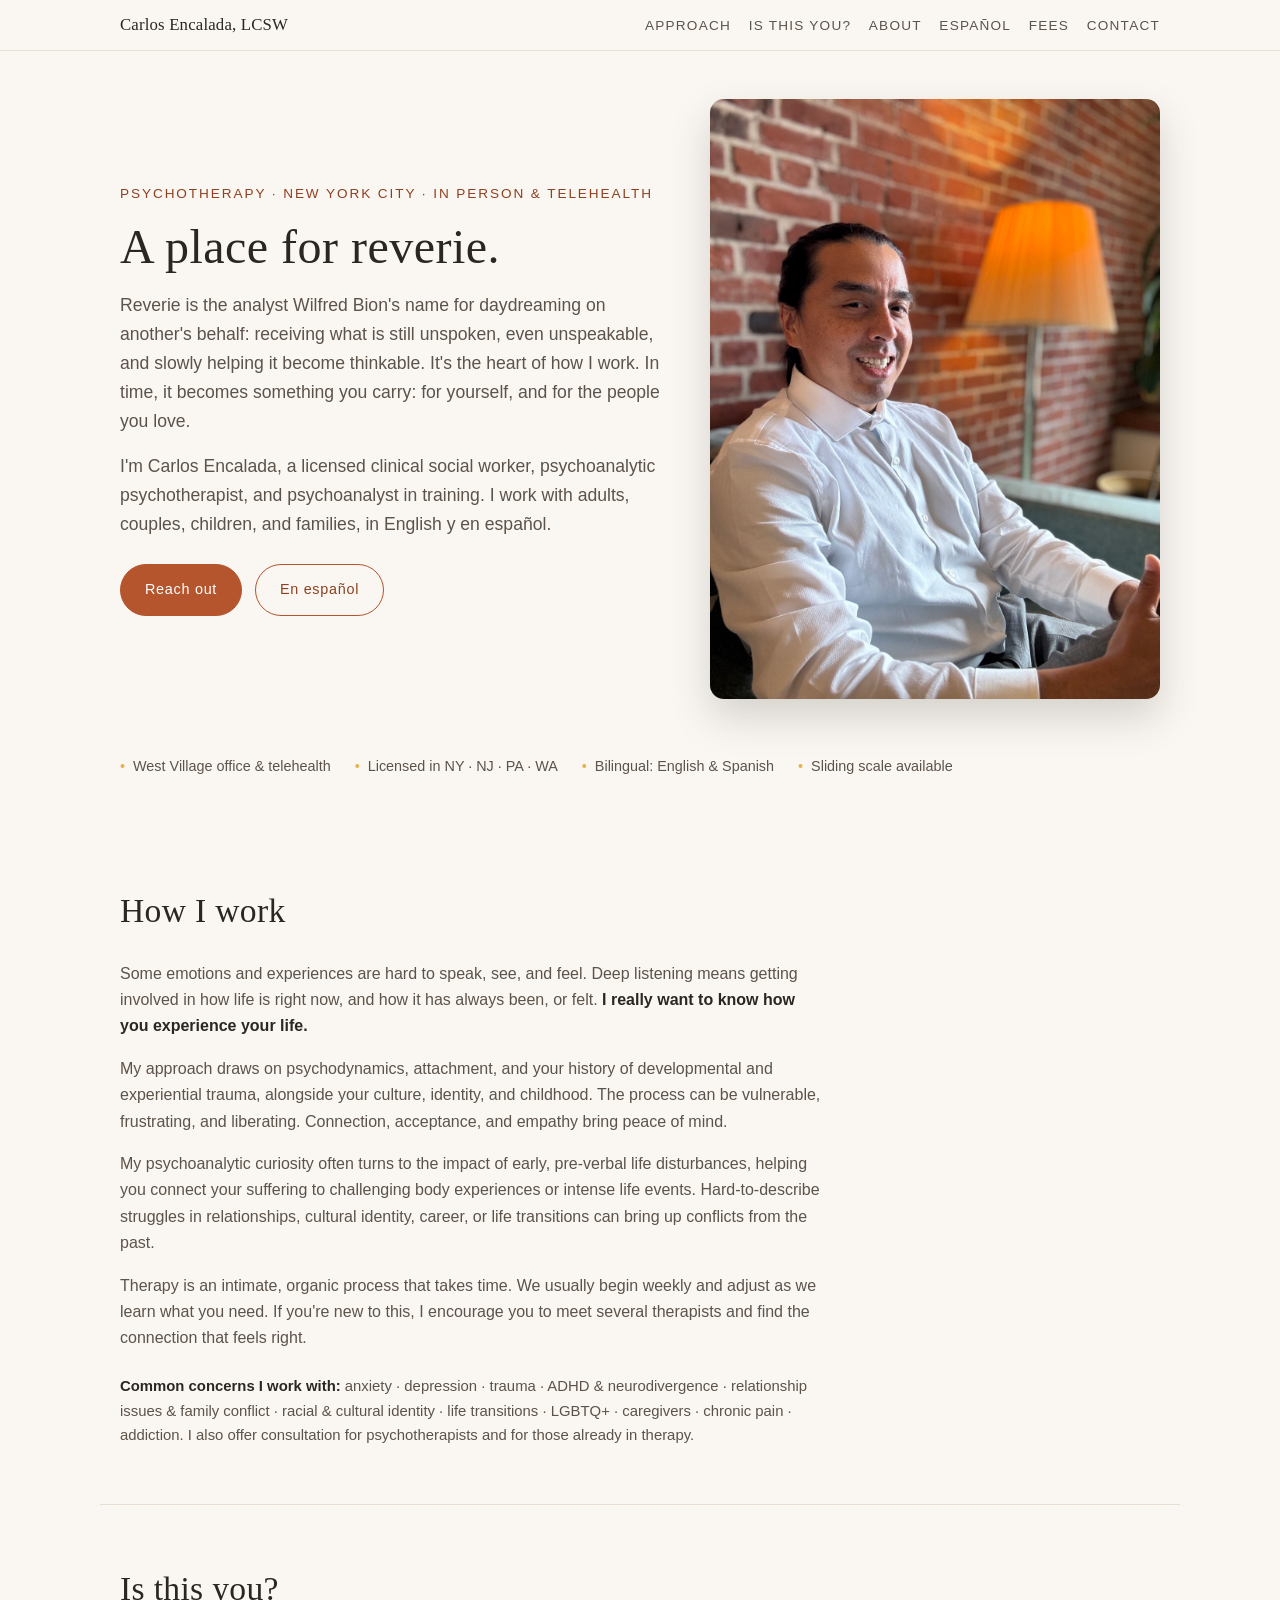
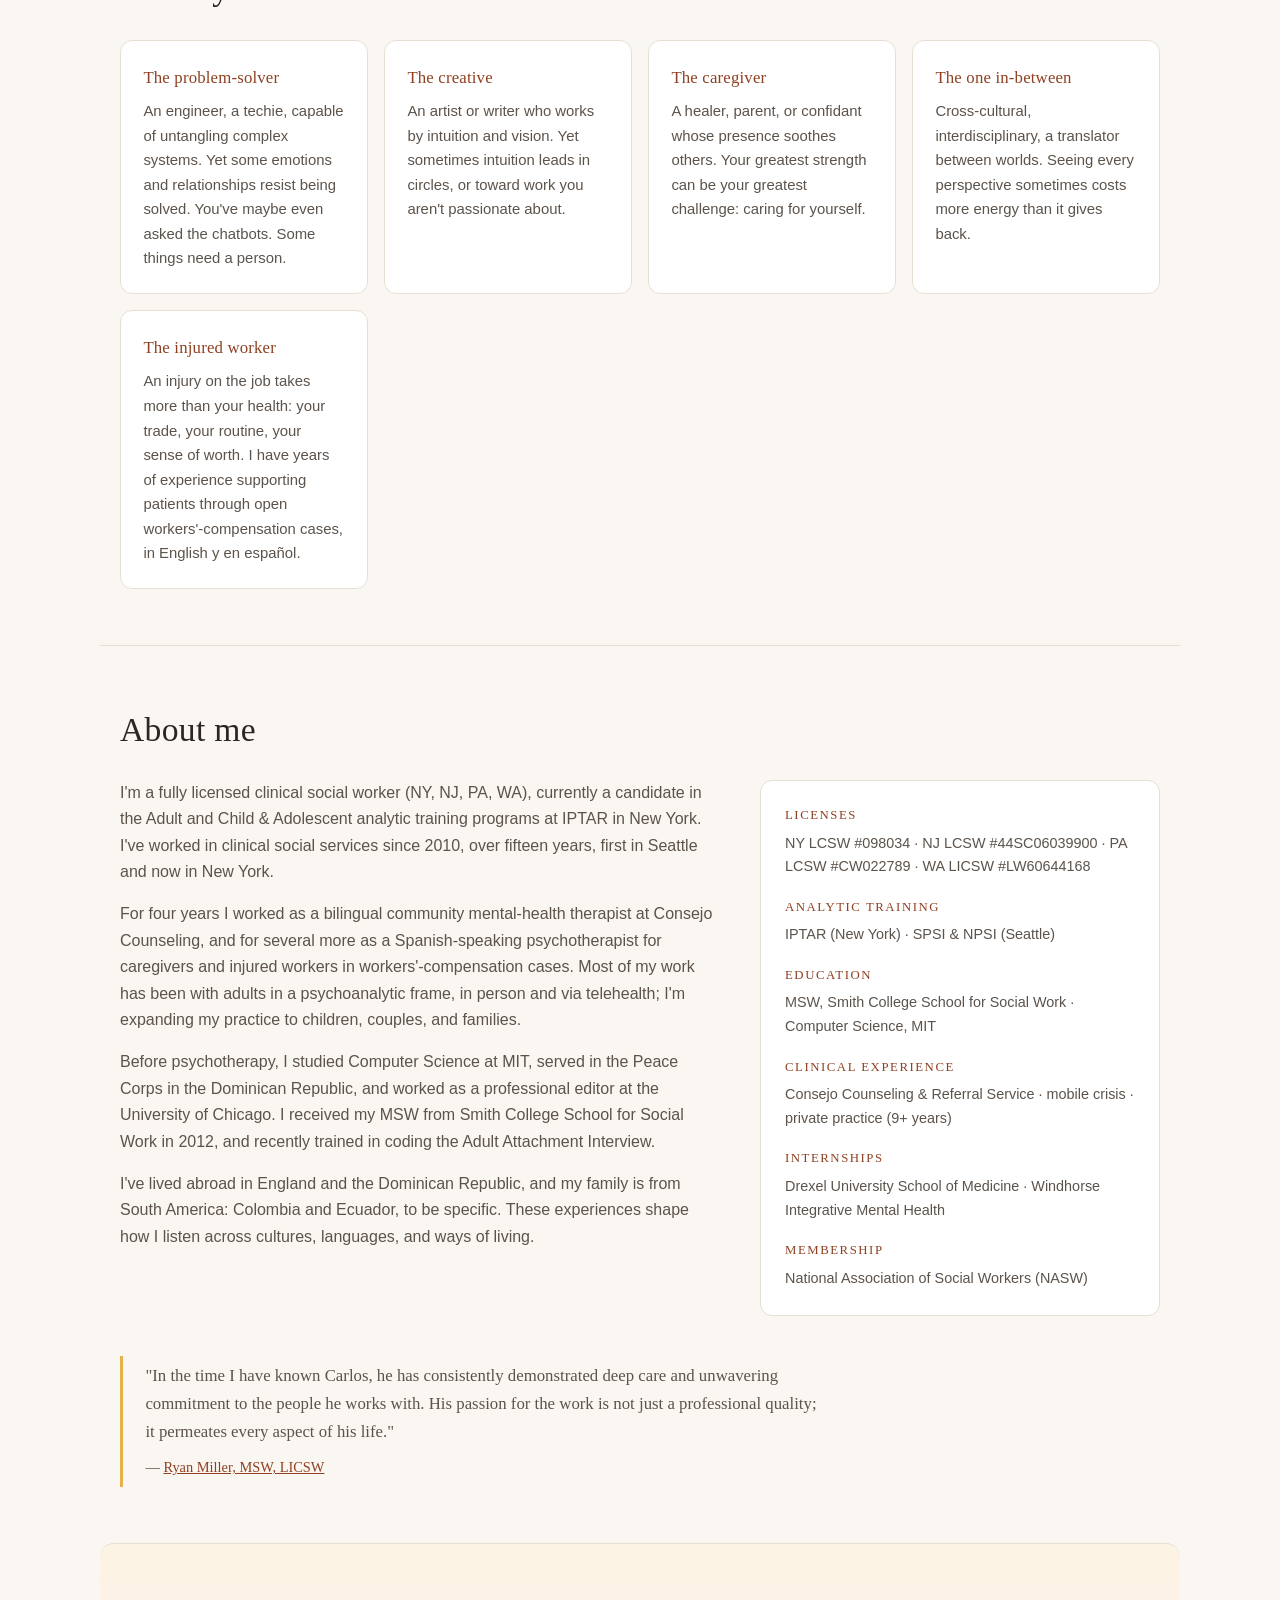
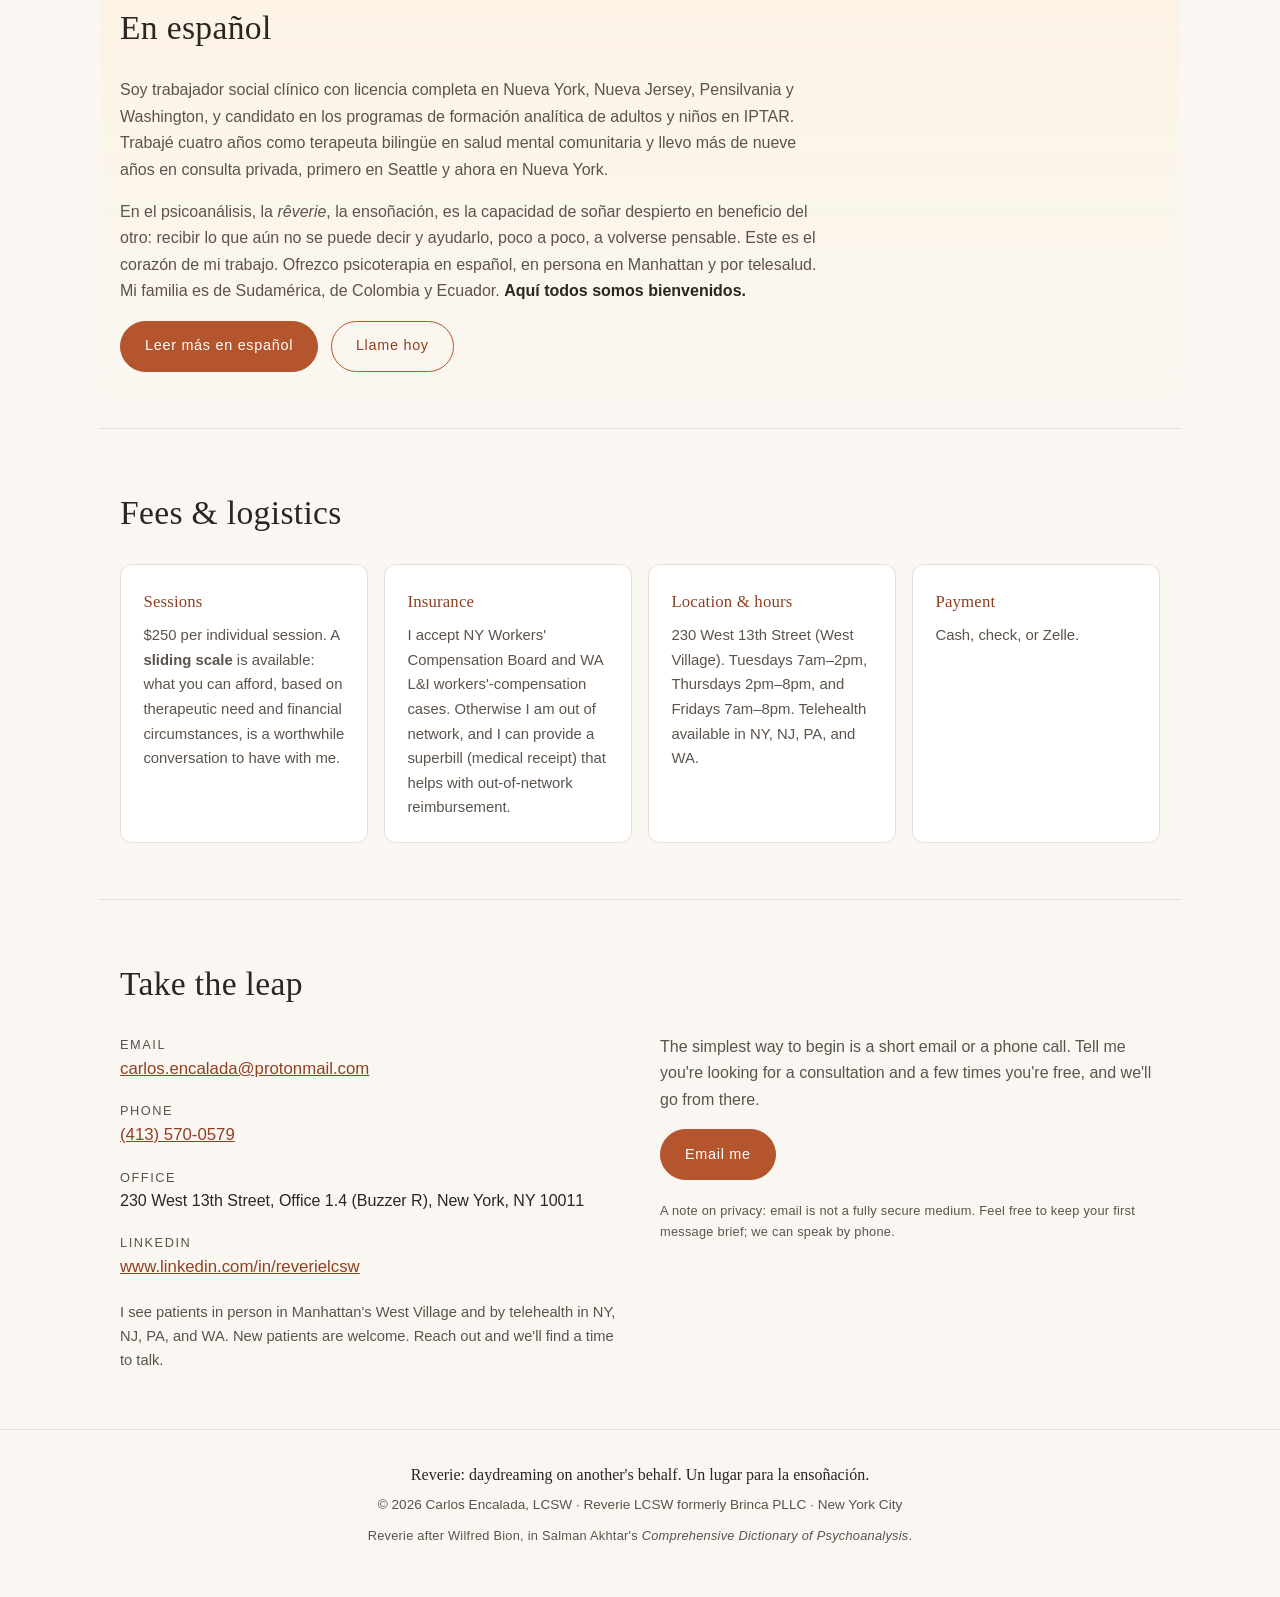
==== index.html @ 8c032f9b "Reframe experience as clinical social services since 2010 (15+ years) Replaces "over nine years" (wh" ====
<!DOCTYPE html>
<html lang="en">
<head>
<meta charset="utf-8">
<meta name="viewport" content="width=device-width, initial-scale=1">
<title>Carlos Encalada, LCSW | Psychoanalytic Therapist in New York City | Bilingual English &amp; Spanish</title>
<meta name="description" content="Psychoanalytic & psychodynamic psychotherapy in NYC's West Village and by telehealth (NY, NJ, PA, WA). Carlos Encalada, LCSW, bilingual therapist (English/español) for adults, couples, children & families. Anxiety, depression, trauma, cultural identity, life transitions. Sliding scale available.">
<meta property="og:title" content="Carlos Encalada, LCSW | Psychoanalytic Therapist in New York City">
<meta property="og:description" content="Bilingual (English/español) psychoanalytic psychotherapy in the West Village & by telehealth. Adults, couples, children, families. Sliding scale available.">
<meta property="og:type" content="website">
<meta property="og:url" content="https://carlosencalada.com/">
<meta property="og:image" content="https://carlosencalada.com/images/portrait.jpg">
<link rel="canonical" href="https://carlosencalada.com/">
<link rel="alternate" hreflang="en" href="https://carlosencalada.com/">
<link rel="alternate" hreflang="es" href="https://carlosencalada.com/es/">
<link rel="alternate" hreflang="x-default" href="https://carlosencalada.com/">
<script type="application/ld+json">
{
  "@context": "https://schema.org",
  "@type": "LocalBusiness",
  "additionalType": "https://schema.org/MedicalBusiness",
  "name": "Carlos Encalada, LCSW · Reverie, LCSW (formerly Brinca PLLC)",
  "description": "Psychoanalytic and psychodynamic psychotherapy for adults, couples, children, and families, in English and Spanish. In person in Manhattan's West Village and via telehealth in NY, NJ, PA, and WA.",
  "url": "https://carlosencalada.com/",
  "image": "https://carlosencalada.com/images/portrait.jpg",
  "telephone": "+1-413-570-0579",
  "email": "carlos.encalada@protonmail.com",
  "priceRange": "$$",
  "address": {
    "@type": "PostalAddress",
    "streetAddress": "230 West 13th Street, Office 1.4, Buzzer R",
    "addressLocality": "New York",
    "addressRegion": "NY",
    "postalCode": "10011",
    "addressCountry": "US"
  },
  "areaServed": ["New York City", "West Village", "Greenwich Village", "Upper East Side", "New York State", "New Jersey", "Pennsylvania", "Washington State"],
  "founder": {
    "@type": "Person",
    "name": "Carlos Encalada",
    "honorificSuffix": "LCSW",
    "jobTitle": "Licensed Clinical Social Worker / Psychoanalytic Psychotherapist",
    "knowsLanguage": ["English", "Spanish"],
    "alumniOf": ["Smith College School for Social Work", "Massachusetts Institute of Technology"],
    "sameAs": ["https://www.linkedin.com/in/reverielcsw/"]
  }
}
</script>
<link rel="stylesheet" href="/styles.css">
</head>
<body>

<header>
  <nav class="nav" aria-label="Main">
    <a class="brand" href="#top">
      Carlos Encalada, LCSW
    </a>
    <ul>
      <li><a class="link" href="#approach">Approach</a></li>
      <li><a class="link" href="#for-you">Is this you?</a></li>
      <li><a class="link" href="#about">About</a></li>
      <li><a class="link" href="/es/" hreflang="es" lang="es">Español</a></li>
      <li><a class="link" href="#fees">Fees</a></li>
      <li><a class="link" href="#contact">Contact</a></li>
    </ul>
  </nav>
</header>

<main id="top">
  <div class="hero">
    <div>
      <div class="kicker">Psychotherapy · New York City · In person &amp; telehealth</div>
      <h1>A place for reverie.</h1>
      <p class="lead">
        Reverie is the analyst Wilfred Bion's name for daydreaming on another's
        behalf: receiving what is still unspoken, even unspeakable, and slowly
        helping it become thinkable. It's the heart of how I work. In time, it
        becomes something you carry: for yourself, and for the people you love.
      </p>
      <p class="lead">
        I'm Carlos Encalada, a licensed clinical social worker, psychoanalytic
        psychotherapist, and psychoanalyst in training. I work with adults,
        couples, children, and families, in English y en español.
      </p>
      <div class="cta-row">
        <a class="btn" href="#contact">Reach out</a>
        <a class="btn ghost" href="/es/" hreflang="es" lang="es">En español</a>
      </div>
    </div>
    <div class="photo">
      <img src="images/portrait.jpg" alt="Carlos Encalada, seated in his office">
    </div>
  </div>

  <div class="meta-strip">
    <span>West Village office &amp; telehealth</span>
    <span>Licensed in NY · NJ · PA · WA</span>
    <span>Bilingual: English &amp; Spanish</span>
    <span>Sliding scale available</span>
  </div>

  <section id="approach">
    <h2>How I work</h2>
    <div class="prose">
      <p>
        Some emotions and experiences are hard to speak, see, and feel.
        Deep listening means getting involved in how life is right now, and how it has always been, or felt. <strong>I really want to know how you
        experience your life.</strong>
      </p>
      <p>
        My approach draws on psychodynamics, attachment, and your history of
        developmental and experiential trauma, alongside your culture, identity,
        and childhood. The process can be vulnerable, frustrating, and liberating.
        Connection, acceptance, and empathy bring peace of mind.
      </p>
      <p>
        My psychoanalytic curiosity often turns to the impact of early, pre-verbal
        life disturbances, helping you connect your suffering to challenging body
        experiences or intense life events. Hard-to-describe struggles in
        relationships, cultural identity, career, or life transitions can bring up
        conflicts from the past.
      </p>
      <p>
        Therapy is an intimate, organic process that takes time. We usually begin
        weekly and adjust as we learn what you need. If you're new to this, I
        encourage you to meet several therapists and find the connection that
        feels right.
      </p>
      <p style="margin-top:1.4rem;font-size:.93rem">
        <strong>Common concerns I work with:</strong> anxiety · depression · trauma ·
        ADHD &amp; neurodivergence · relationship issues &amp; family conflict ·
        racial &amp; cultural identity · life transitions · LGBTQ+ · caregivers ·
        chronic pain · addiction. I also offer consultation for psychotherapists
        and for those already in therapy.
      </p>
    </div>
  </section>

  <section id="for-you">
    <h2>Is this you?</h2>
    <div class="cards">
      <div class="card">
        <h3>The problem-solver</h3>
        <p>An engineer, a techie, capable of untangling complex systems. Yet some
        emotions and relationships resist being solved. You've maybe even asked
        the chatbots. Some things need a person.</p>
      </div>
      <div class="card">
        <h3>The creative</h3>
        <p>An artist or writer who works by intuition and vision. Yet sometimes
        intuition leads in circles, or toward work you aren't passionate about.</p>
      </div>
      <div class="card">
        <h3>The caregiver</h3>
        <p>A healer, parent, or confidant whose presence soothes others. Your
        greatest strength can be your greatest challenge: caring for yourself.</p>
      </div>
      <div class="card">
        <h3>The one in-between</h3>
        <p>Cross-cultural, interdisciplinary, a translator between worlds. Seeing
        every perspective sometimes costs more energy than it gives back.</p>
      </div>
      <div class="card">
        <h3>The injured worker</h3>
        <p>An injury on the job takes more than your health: your trade, your
        routine, your sense of worth. I have years of experience supporting
        patients through open workers'-compensation cases, in English y en español.</p>
      </div>
    </div>
  </section>

  <section id="about">
    <h2>About me</h2>
    <div class="two-col">
      <div class="prose">
        <p>
          I'm a fully licensed clinical social worker (NY, NJ, PA, WA), currently
          a candidate in the Adult and Child &amp; Adolescent analytic training
          programs at IPTAR in New York. I've worked in clinical social services
          since 2010, over fifteen years, first in Seattle and now in New York.
        </p>
        <p>
          For four years I worked as a bilingual community mental-health therapist
          at Consejo Counseling, and for several more as a Spanish-speaking
          psychotherapist for caregivers and injured workers in workers'-compensation
          cases. Most of my work has been with adults in a psychoanalytic frame,
          in person and via telehealth; I'm expanding my practice to children,
          couples, and families.
        </p>
        <p>
          Before psychotherapy, I studied Computer Science at MIT, served in the
          Peace Corps in the Dominican Republic, and worked as a professional
          editor at the University of Chicago. I received my MSW from Smith College
          School for Social Work in 2012, and recently trained in coding the
          Adult Attachment Interview.
        </p>
        <p>
          I've lived abroad in England and the Dominican Republic, and my family
          is from South America: Colombia and Ecuador, to be specific. These
          experiences shape how I listen across cultures, languages, and ways of
          living.
        </p>
      </div>
      <aside class="creds">
        <h3>Licenses</h3>
        <p>NY LCSW #098034 · NJ LCSW #44SC06039900 · PA LCSW #CW022789 · WA LICSW #LW60644168</p>
        <h3>Analytic training</h3>
        <p>IPTAR (New York) · SPSI &amp; NPSI (Seattle)</p>
        <h3>Education</h3>
        <p>MSW, Smith College School for Social Work · Computer Science, MIT</p>
        <h3>Clinical experience</h3>
        <p>Consejo Counseling &amp; Referral Service · mobile crisis · private practice (9+ years)</p>
        <h3>Internships</h3>
        <p>Drexel University School of Medicine · Windhorse Integrative Mental Health</p>
        <h3>Membership</h3>
        <p>National Association of Social Workers (NASW)</p>
      </aside>
    </div>
    <blockquote class="endorsement">
      <p>"In the time I have known Carlos, he has consistently demonstrated deep
      care and unwavering commitment to the people he works with. His passion for
      the work is not just a professional quality; it permeates every aspect of
      his life."</p>
      <cite>— <a href="https://www.psychologytoday.com/us/therapists/ryan-miller-seattle-wa/1188077">Ryan Miller, MSW, LICSW</a></cite>
    </blockquote>
  </section>

  <section id="espanol" class="es">
    <h2>En español</h2>
    <div class="prose">
      <p>
        Soy trabajador social clínico con licencia completa en Nueva York, Nueva
        Jersey, Pensilvania y Washington, y candidato en los programas de formación
        analítica de adultos y niños en IPTAR. Trabajé cuatro años como terapeuta
        bilingüe en salud mental comunitaria y llevo más de nueve años en consulta
        privada, primero en Seattle y ahora en Nueva York.
      </p>
      <p>
        En el psicoanálisis, la <em>rêverie</em>, la ensoñación, es la
        capacidad de soñar despierto en beneficio del otro: recibir lo que aún
        no se puede decir y ayudarlo, poco a poco, a volverse pensable. Este es
        el corazón de mi trabajo. Ofrezco psicoterapia
        en español, en persona en Manhattan y por telesalud. Mi familia es de
        Sudamérica, de Colombia y Ecuador. <strong>Aquí todos somos bienvenidos.</strong>
      </p>
      <p class="cta-row">
        <a class="btn" href="/es/" hreflang="es" lang="es">Leer más en español</a>
        <a class="btn ghost" href="#contact">Llame hoy</a>
      </p>
    </div>
  </section>

  <section id="fees">
    <h2>Fees &amp; logistics</h2>
    <div class="cards">
      <div class="card">
        <h3>Sessions</h3>
        <p>$250 per individual session. A <strong>sliding scale</strong> is
        available: what you can afford, based on therapeutic need and financial
        circumstances, is a worthwhile conversation to have with me.</p>
      </div>
      <div class="card">
        <h3>Insurance</h3>
        <p>I accept NY Workers' Compensation Board and WA L&amp;I workers'-compensation
        cases. Otherwise I am out of network, and I can provide a superbill
        (medical receipt) that helps with out-of-network reimbursement.</p>
      </div>
      <div class="card">
        <h3>Location &amp; hours</h3>
        <p>230 West 13th Street (West Village). Tuesdays 7am–2pm, Thursdays
        2pm–8pm, and Fridays 7am–8pm. Telehealth available in NY, NJ, PA, and WA.</p>
      </div>
      <div class="card">
        <h3>Payment</h3>
        <p>Cash, check, or Zelle.</p>
      </div>
    </div>
  </section>

  <section id="contact">
    <h2>Take the leap</h2>
    <div class="contact-grid">
      <div>
        <div class="contact-item">
          <div class="label">Email</div>
          <a href="mailto:carlos.encalada@protonmail.com">carlos.encalada@protonmail.com</a>
        </div>
        <div class="contact-item">
          <div class="label">Phone</div>
          <a href="tel:+14135700579">(413) 570-0579</a>
        </div>
        <div class="contact-item">
          <div class="label">Office</div>
          <span>230 West 13th Street, Office 1.4 (Buzzer R), New York, NY 10011</span>
        </div>
        <div class="contact-item">
          <div class="label">LinkedIn</div>
          <a href="https://www.linkedin.com/in/reverielcsw/">www.linkedin.com/in/reverielcsw</a>
        </div>
        <p class="prose" style="margin-top:1.2rem;font-size:.92rem">
          I see patients in person in Manhattan's West Village and by telehealth
          in NY, NJ, PA, and WA. New patients are welcome. Reach out and we'll
          find a time to talk.
        </p>
      </div>
      <div>
        <p class="prose">
          The simplest way to begin is a short email or a phone call. Tell me
          you're looking for a consultation and a few times you're free, and
          we'll go from there.
        </p>
        <p class="prose" style="margin-top:1rem">
          <a class="btn" href="mailto:carlos.encalada@protonmail.com?subject=Consultation%20inquiry">Email me</a>
        </p>
        <p class="cite" style="margin-top:1.2rem">
          A note on privacy: email is not a fully secure medium. Feel free to
          keep your first message brief; we can speak by phone.
        </p>
      </div>
    </div>
  </section>
</main>

<footer>
  <div class="tagline">Reverie: daydreaming on another's behalf. Un lugar para la ensoñación.</div>
  <div>© 2026 Carlos Encalada, LCSW · Reverie LCSW formerly Brinca PLLC · New York City</div>
  <div class="cite" style="margin-top:.5rem">Reverie after Wilfred Bion, in Salman Akhtar's <em>Comprehensive Dictionary of Psychoanalysis</em>.</div>
</footer>

</body>
</html>
---- styles.css ----
:root{
  --ink:#2b2622;
  --ink-soft:#5c534b;
  --paper:#faf7f2;
  --card:#ffffff;
  --accent:#b4552d;      /* warm brick */
  --accent-dark:#8f4021;
  --amber:#e8b04b;
  --line:#e7dfd4;
  --max:1080px;
}
*{box-sizing:border-box;margin:0;padding:0}
html{scroll-behavior:smooth}
body{
  font-family:-apple-system, BlinkMacSystemFont, "Segoe UI", Roboto, Helvetica, Arial, sans-serif;
  color:var(--ink);
  background:var(--paper);
  line-height:1.65;
  -webkit-font-smoothing:antialiased;
}
h1,h2,h3,.brand{font-family:Georgia, "Times New Roman", serif;font-weight:400;letter-spacing:.01em}
img{max-width:100%;display:block}
a{color:var(--accent-dark)}

/* ---------- header ---------- */
header{
  position:sticky;top:0;z-index:20;
  background:rgba(250,247,242,.92);backdrop-filter:blur(8px);
  border-bottom:1px solid var(--line);
}
.nav{
  max-width:var(--max);margin:0 auto;padding:.7rem 1.25rem;
  display:flex;align-items:center;gap:1rem;flex-wrap:wrap;
}
.brand{font-size:1.05rem;text-decoration:none;color:var(--ink);display:flex;align-items:center;gap:.55rem}
.brand img{height:26px;width:auto}
.nav ul{list-style:none;display:flex;gap:1.1rem;margin-left:auto;flex-wrap:wrap}
.nav a.link{font-size:.85rem;text-transform:uppercase;letter-spacing:.09em;text-decoration:none;color:var(--ink-soft)}
.nav a.link:hover{color:var(--accent-dark)}

/* ---------- hero ---------- */
.hero{max-width:var(--max);margin:0 auto;padding:3rem 1.25rem 3.5rem;
  display:grid;grid-template-columns:1.1fr .9fr;gap:2.5rem;align-items:center}
.hero h1{font-size:clamp(1.9rem,4.5vw,3rem);line-height:1.15;margin-bottom:1rem}
.hero .kicker{font-size:.85rem;text-transform:uppercase;letter-spacing:.14em;color:var(--accent-dark);margin-bottom:.9rem}
.hero p.lead{font-size:1.1rem;color:var(--ink-soft);max-width:34rem}
.hero p.lead + p.lead{margin-top:1rem}
.cite{font-size:.8rem;color:var(--ink-soft);margin:.6rem 0 1.2rem;letter-spacing:.02em}
.hero .photo{border-radius:14px;overflow:hidden;box-shadow:0 18px 40px rgba(43,38,34,.18)}
.cta-row{display:flex;gap:.8rem;flex-wrap:wrap;margin-top:1.6rem}
.btn{
  display:inline-block;padding:.8rem 1.5rem;border-radius:999px;
  text-decoration:none;font-size:.9rem;letter-spacing:.05em;
  background:var(--accent);color:#fff;border:1px solid var(--accent);
  transition:background .15s ease;
}
.btn:hover{background:var(--accent-dark)}
.btn.ghost{background:transparent;color:var(--accent-dark)}
.meta-strip{
  max-width:var(--max);margin:0 auto;padding:0 1.25rem 3rem;
  display:flex;gap:1.5rem;flex-wrap:wrap;color:var(--ink-soft);font-size:.9rem;
}
.meta-strip span::before{content:"•";color:var(--amber);margin-right:.5rem}

/* ---------- sections ---------- */
section{max-width:var(--max);margin:0 auto;padding:3.5rem 1.25rem}
section + section{border-top:1px solid var(--line)}
h2{font-size:clamp(1.5rem,3vw,2.1rem);margin-bottom:1.4rem}
.prose{max-width:44rem;color:var(--ink-soft)}
.prose p + p{margin-top:1rem}
.prose strong{color:var(--ink)}

/* about-you cards */
.cards{display:grid;grid-template-columns:repeat(auto-fit,minmax(230px,1fr));gap:1rem;margin-top:1.5rem}
.card{background:var(--card);border:1px solid var(--line);border-radius:12px;padding:1.4rem}
.card h3{font-size:1.05rem;margin-bottom:.5rem;color:var(--accent-dark)}
.card p{font-size:.93rem;color:var(--ink-soft)}

/* about-me */
.two-col{display:grid;grid-template-columns:1.2fr .8fr;gap:2.5rem;align-items:start}
.creds{background:var(--card);border:1px solid var(--line);border-radius:12px;padding:1.5rem;font-size:.9rem}
.creds h3{font-size:.8rem;text-transform:uppercase;letter-spacing:.12em;color:var(--accent-dark);margin:1.1rem 0 .35rem}
.creds h3:first-child{margin-top:0}
.creds p{color:var(--ink-soft)}

/* endorsement */
.endorsement{
  margin-top:2.5rem;max-width:44rem;
  border-left:3px solid var(--amber);padding:.4rem 0 .4rem 1.4rem;
  font-family:Georgia,serif;font-size:1.05rem;color:var(--ink-soft);
}
.endorsement cite{display:block;margin-top:.7rem;font-style:normal;font-size:.9rem}

/* español */
.es{background:linear-gradient(180deg,#fdf3e4,transparent);border-radius:14px}

/* contact */
.contact-grid{display:grid;grid-template-columns:1fr 1fr;gap:2.5rem;align-items:start}
.contact-item{margin-bottom:1.1rem}
.contact-item .label{font-size:.8rem;text-transform:uppercase;letter-spacing:.12em;color:var(--ink-soft)}
.contact-item a{font-size:1.05rem}

footer{border-top:1px solid var(--line);padding:2rem 1.25rem;text-align:center;font-size:.85rem;color:var(--ink-soft)}
footer .tagline{font-family:Georgia,serif;font-size:1rem;color:var(--ink);margin-bottom:.4rem}

/* ---------- mobile ---------- */
@media (max-width:760px){
  .hero{grid-template-columns:1fr;padding-top:2rem}
  .hero .photo{order:-1;max-width:420px}
  .two-col,.contact-grid{grid-template-columns:1fr}
  .nav ul{gap:.9rem}
}
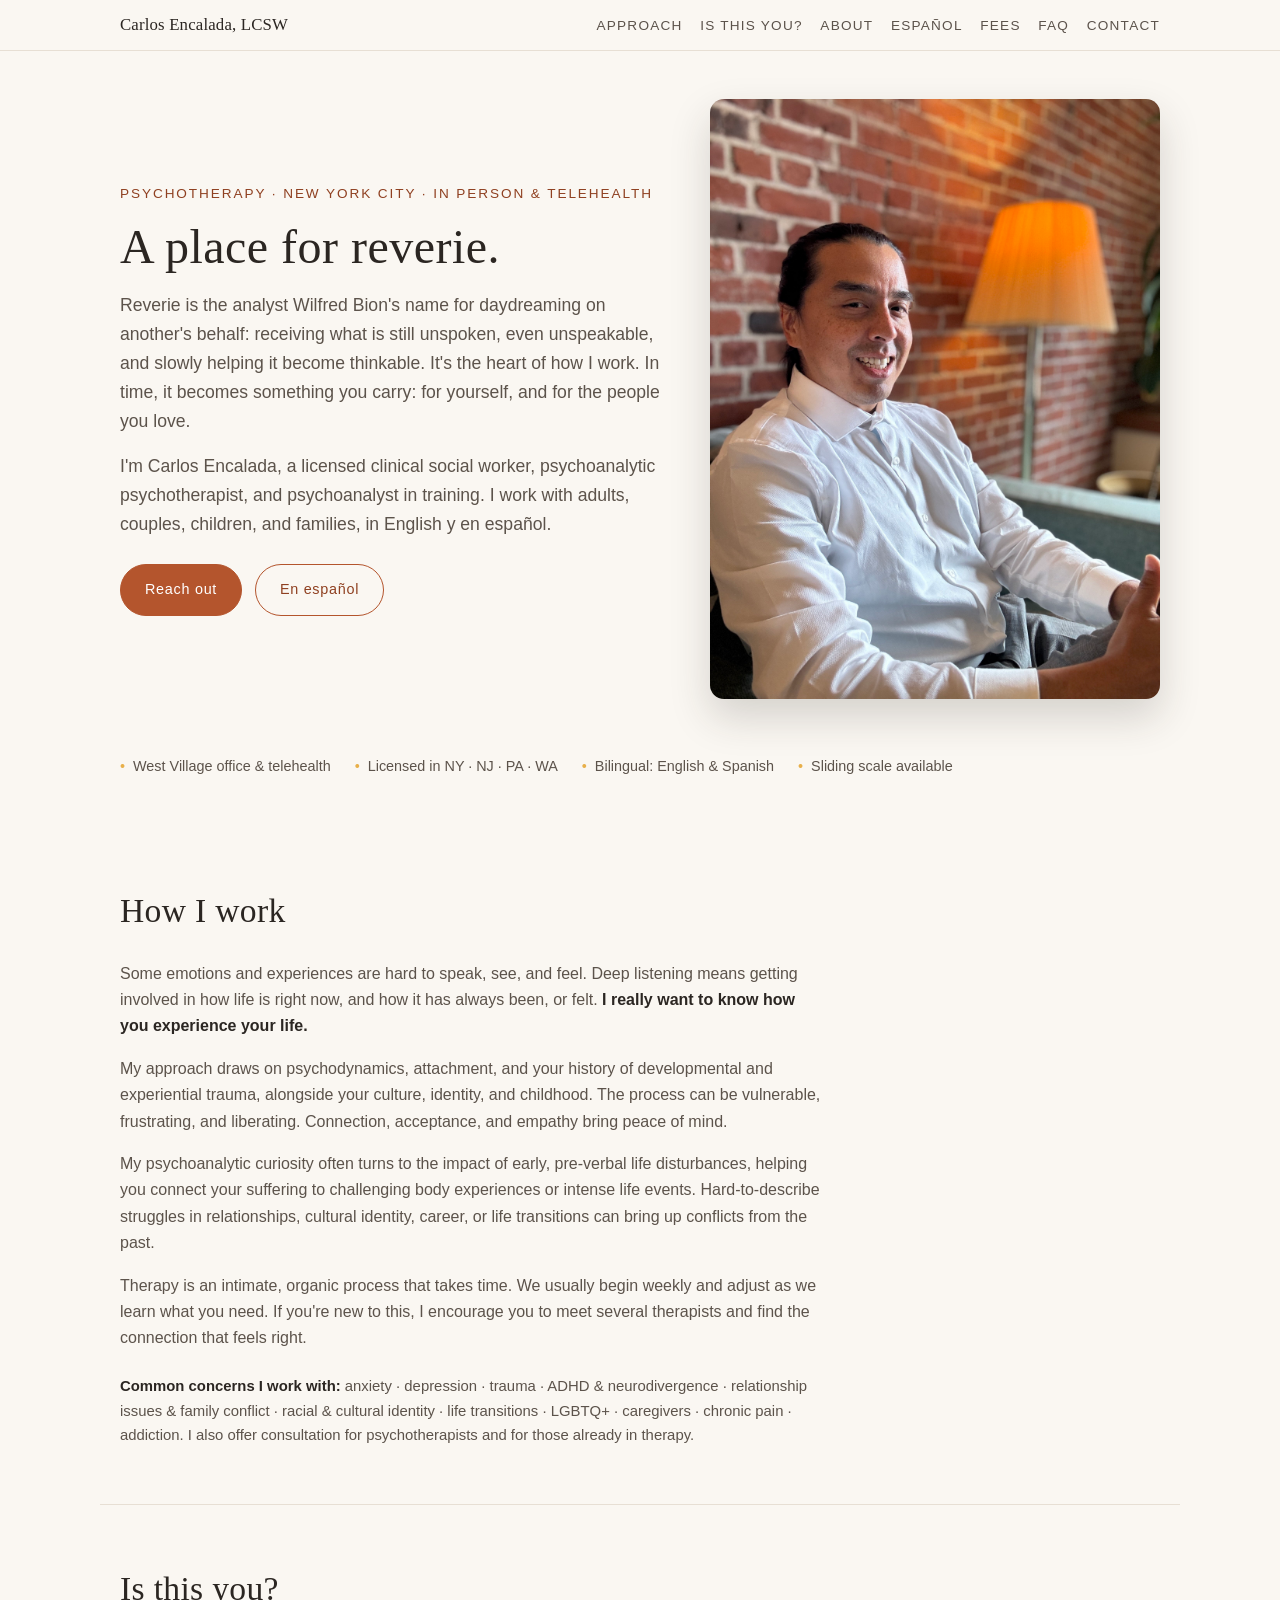
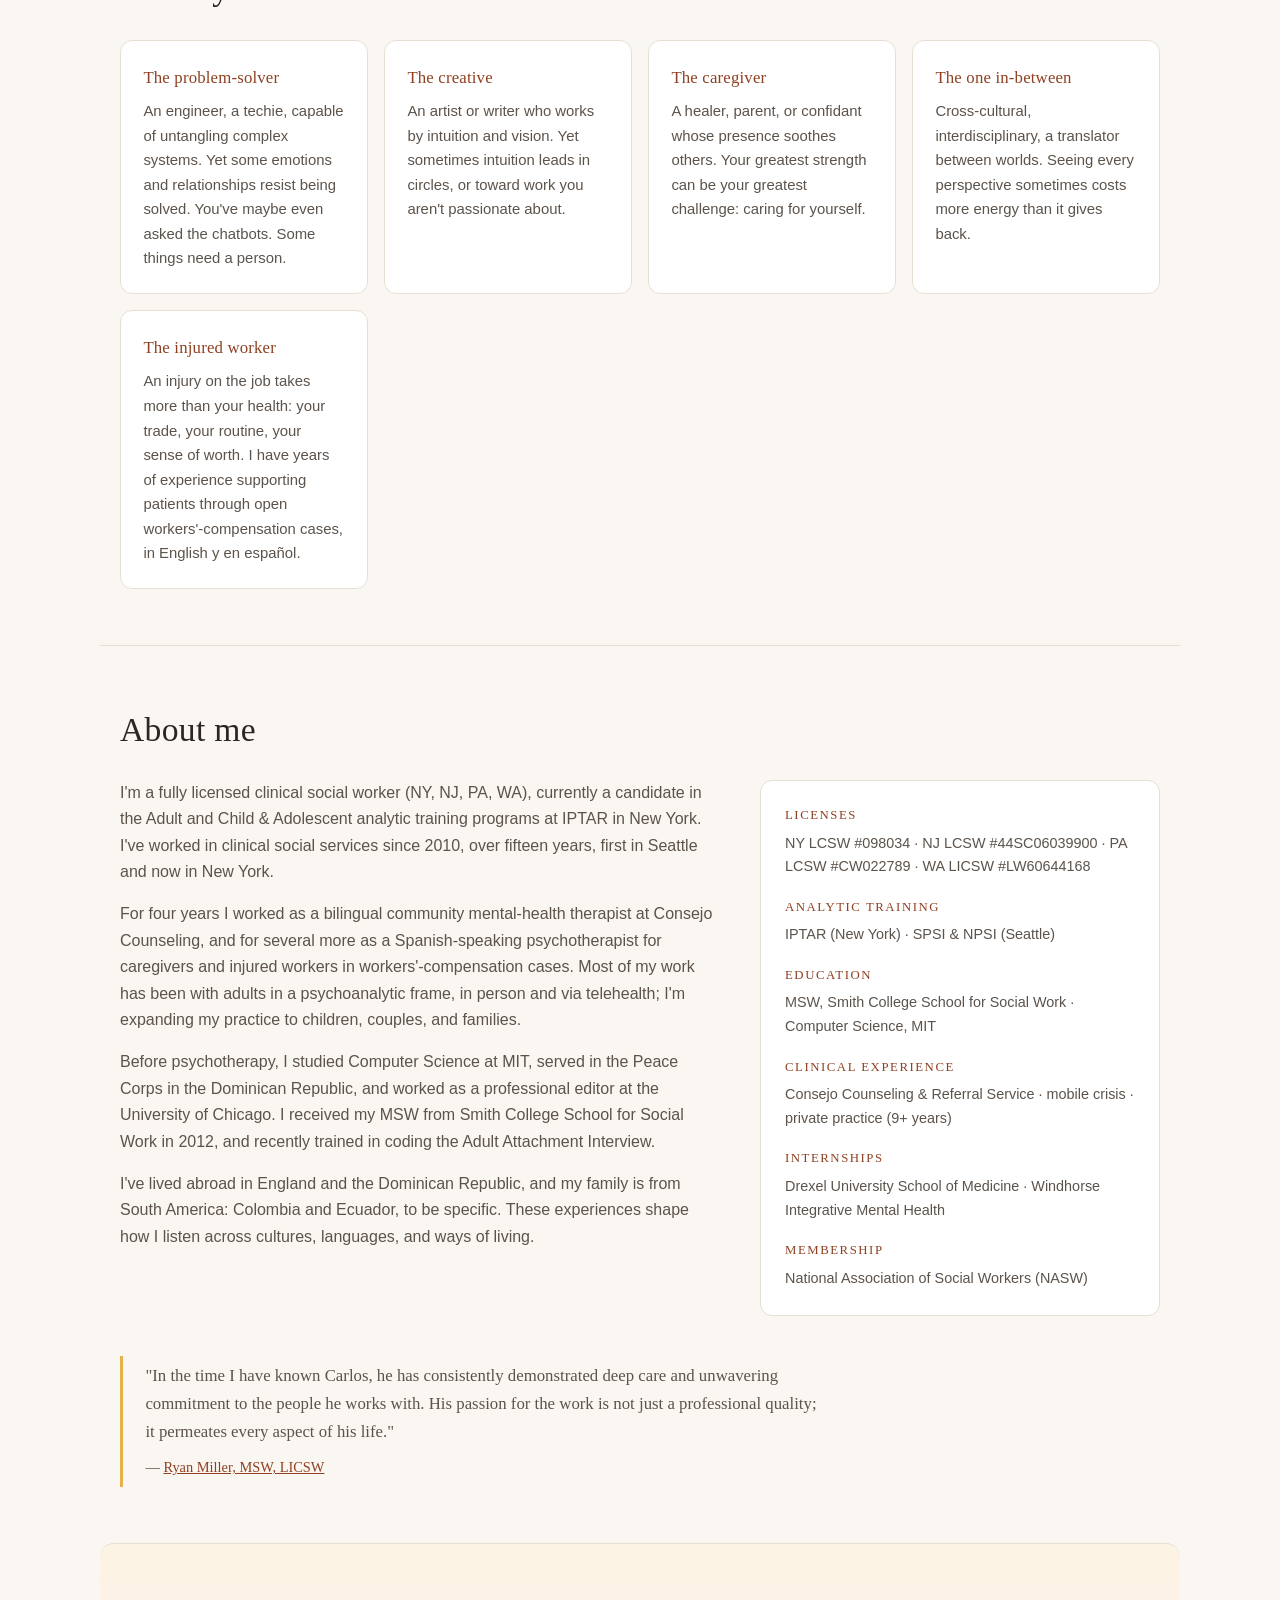
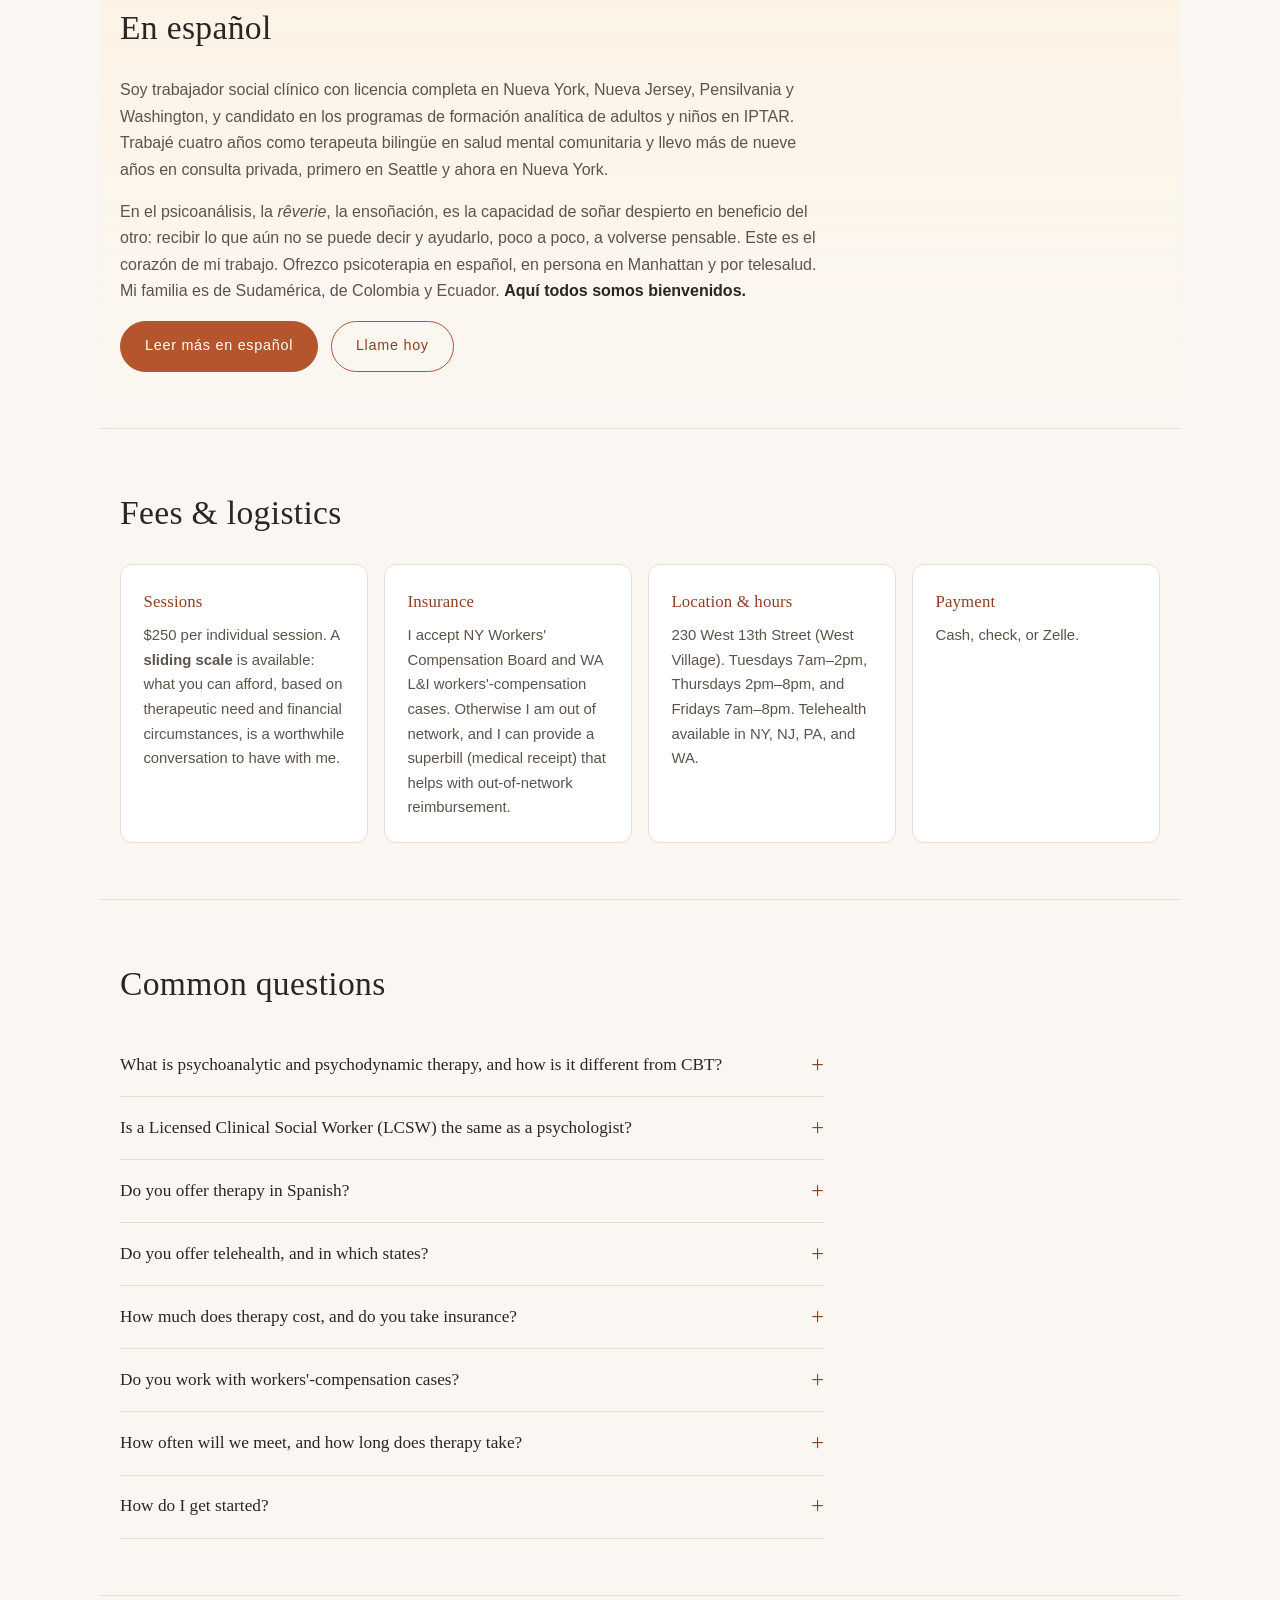
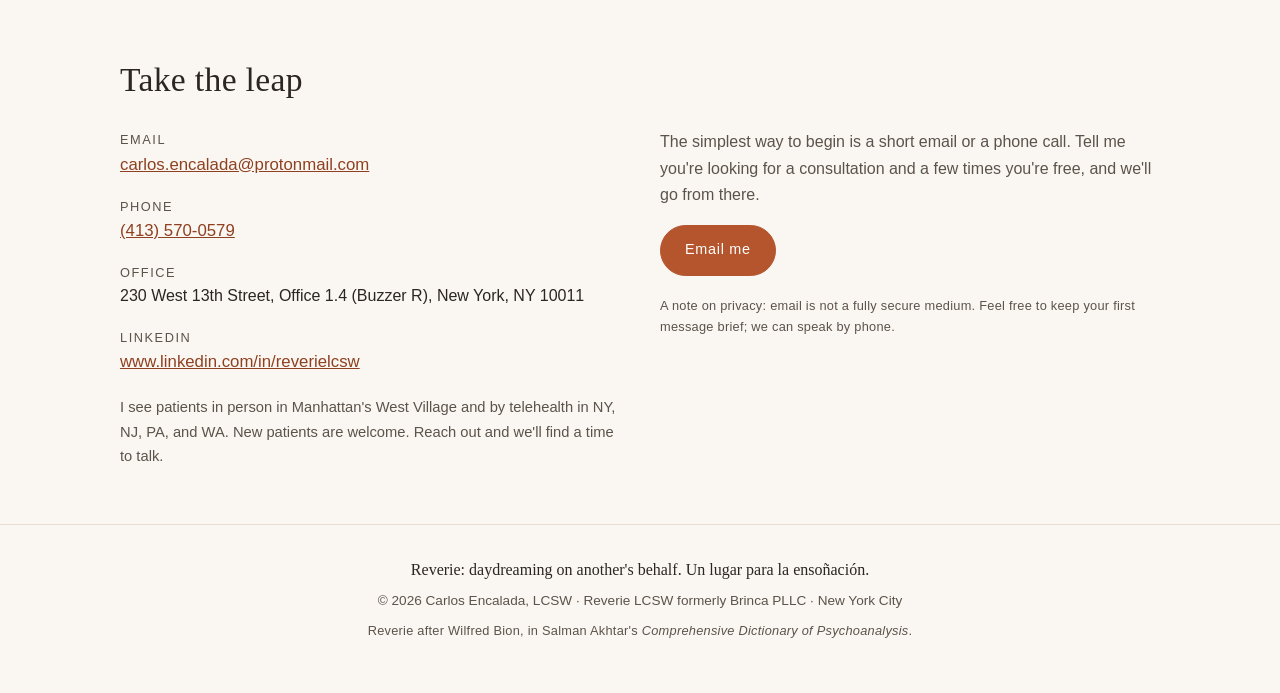
==== commit 54b6943c: "Add FAQ section with FAQPage schema (AEO) Eight common-question accordions (native <details>, no JS," ====
--- a/index.html
+++ b/index.html
@@ -46,6 +46,22 @@
   }
 }
 </script>
+<script type="application/ld+json">
+{
+  "@context": "https://schema.org",
+  "@type": "FAQPage",
+  "mainEntity": [
+    {"@type":"Question","name":"What is psychoanalytic and psychodynamic therapy, and how is it different from CBT?","acceptedAnswer":{"@type":"Answer","text":"Psychoanalytic and psychodynamic therapy considers the patterns that happen that often are outside of our conscious awareness. Rather than focusing on our ideas, thoughts, cognitions of our lives and teaching techniques to manage symptoms, we try to understand what those symptoms are expressing and where they come from. It tends to be more open-ended and can be experienced as depth-oriented since it often draws from our oldest experiences of our lives rather than recent short-term, skills-based approaches like CBT which draw upon our ideas about our lives. Many people come to this work because quicker fixes haven't reached what actually troubles them."}},
+    {"@type":"Question","name":"Is a Licensed Clinical Social Worker (LCSW) the same as a psychologist?","acceptedAnswer":{"@type":"Answer","text":"No. They're different licenses. In New York, \"psychologist\" is a protected title held by clinicians with a doctorate in psychology. In New York, \"psychoanalyst\" is also a protected term; internationally, through the IPA, those who complete psychoanalytic training can be considered psychoanalysts. I'm a Licensed Clinical Social Worker (LCSW), trained to provide psychotherapy, and a candidate in psychoanalytic training at IPTAR, so someday I will hold the psychoanalyst title, but for now I am a psychoanalytic candidate. I do psychoanalytically informed psychotherapy, not psychological testing or neuropsychological evaluations; if you specifically need testing, I'm glad to point you toward a colleague."}},
+    {"@type":"Question","name":"Do you offer therapy in Spanish?","acceptedAnswer":{"@type":"Answer","text":"Yes. I'm bilingual and see patients in English y en español, in person and by telehealth. My family is from Colombia and Ecuador, and much of my work has been with Spanish-speaking patients, caregivers, and injured workers. Mi voz en español es diferente, pero mi conexión con su experiencia es una labor de mi corazón: nace de mi experiencia apoyando a personas de diferentes circunstancias y también de mi formación. Aquí todos somos bienvenidos."}},
+    {"@type":"Question","name":"Do you offer telehealth, and in which states?","acceptedAnswer":{"@type":"Answer","text":"Yes. I see patients in person in Manhattan's West Village and by secure telehealth anywhere in New York, New Jersey, Pennsylvania, and Washington, where I'm licensed."}},
+    {"@type":"Question","name":"How much does therapy cost, and do you take insurance?","acceptedAnswer":{"@type":"Answer","text":"Individual sessions are $250. I'm out of network with insurance, but I can provide a monthly superbill (a medical receipt) you can submit for out-of-network reimbursement. A sliding scale is available depending on need and circumstances. I do accept NY Workers' Compensation Board and Washington L&I workers'-compensation cases."}},
+    {"@type":"Question","name":"Do you work with workers'-compensation cases?","acceptedAnswer":{"@type":"Answer","text":"Yes. I have years of experience supporting people through open workers'-compensation claims, in English y en español, and I accept NY Workers' Compensation Board and Washington State L&I cases."}},
+    {"@type":"Question","name":"How often will we meet, and how long does therapy take?","acceptedAnswer":{"@type":"Answer","text":"We usually begin weekly and adjust as we learn what you need; some work benefits from meeting more than once a week. Depth-oriented therapy is an open-ended process rather than a fixed number of sessions. It takes the time it takes. If you're looking for brief, structured, short-term treatment, I'm happy to help you find a better fit."}},
+    {"@type":"Question","name":"How do I get started?","acceptedAnswer":{"@type":"Answer","text":"The simplest way to begin is a short email or phone call. Tell me you're looking for a consultation and a few times you're free, and we'll find a time to talk. New patients are welcome."}}
+  ]
+}
+</script>
 <link rel="stylesheet" href="/styles.css">
 </head>
 <body>
@@ -61,6 +77,7 @@
       <li><a class="link" href="#about">About</a></li>
       <li><a class="link" href="/es/" hreflang="es" lang="es">Español</a></li>
       <li><a class="link" href="#fees">Fees</a></li>
+      <li><a class="link" href="#faq">FAQ</a></li>
       <li><a class="link" href="#contact">Contact</a></li>
     </ul>
   </nav>
@@ -274,6 +291,44 @@
         <h3>Payment</h3>
         <p>Cash, check, or Zelle.</p>
       </div>
+    </div>
+  </section>
+
+  <section id="faq">
+    <h2>Common questions</h2>
+    <div class="faq">
+      <details class="faq-item">
+        <summary>What is psychoanalytic and psychodynamic therapy, and how is it different from CBT?</summary>
+        <div class="answer"><p>Psychoanalytic and psychodynamic therapy considers the patterns that happen that often are outside of our conscious awareness. Rather than focusing on our ideas, thoughts, cognitions of our lives and teaching techniques to manage symptoms, we try to understand what those symptoms are expressing and where they come from. It tends to be more open-ended and can be experienced as depth-oriented since it often draws from our oldest experiences of our lives rather than recent short-term, skills-based approaches like CBT which draw upon our ideas about our lives. Many people come to this work because quicker fixes haven't reached what actually troubles them.</p></div>
+      </details>
+      <details class="faq-item">
+        <summary>Is a Licensed Clinical Social Worker (LCSW) the same as a psychologist?</summary>
+        <div class="answer"><p>No. They're different licenses. In New York, "psychologist" is a protected title held by clinicians with a doctorate in psychology. In New York, "psychoanalyst" is also a protected term; internationally, through the IPA, those who complete psychoanalytic training can be considered psychoanalysts. I'm a Licensed Clinical Social Worker (LCSW), trained to provide psychotherapy, and a candidate in psychoanalytic training at IPTAR, so someday I will hold the psychoanalyst title, but for now I am a psychoanalytic candidate. I do psychoanalytically informed psychotherapy, not psychological testing or neuropsychological evaluations; if you specifically need testing, I'm glad to point you toward a colleague.</p></div>
+      </details>
+      <details class="faq-item">
+        <summary>Do you offer therapy in Spanish?</summary>
+        <div class="answer"><p>Yes. I'm bilingual and see patients in English y en español, in person and by telehealth. My family is from Colombia and Ecuador, and much of my work has been with Spanish-speaking patients, caregivers, and injured workers. Mi voz en español es diferente, pero mi conexión con su experiencia es una labor de mi corazón: nace de mi experiencia apoyando a personas de diferentes circunstancias y también de mi formación. Aquí todos somos bienvenidos.</p></div>
+      </details>
+      <details class="faq-item">
+        <summary>Do you offer telehealth, and in which states?</summary>
+        <div class="answer"><p>Yes. I see patients in person in Manhattan's West Village and by secure telehealth anywhere in New York, New Jersey, Pennsylvania, and Washington, where I'm licensed.</p></div>
+      </details>
+      <details class="faq-item">
+        <summary>How much does therapy cost, and do you take insurance?</summary>
+        <div class="answer"><p>Individual sessions are $250. I'm out of network with insurance, but I can provide a monthly superbill (a medical receipt) you can submit for out-of-network reimbursement. A sliding scale is available depending on need and circumstances. I do accept NY Workers' Compensation Board and Washington L&amp;I workers'-compensation cases.</p></div>
+      </details>
+      <details class="faq-item">
+        <summary>Do you work with workers'-compensation cases?</summary>
+        <div class="answer"><p>Yes. I have years of experience supporting people through open workers'-compensation claims, in English y en español, and I accept NY Workers' Compensation Board and Washington State L&amp;I cases.</p></div>
+      </details>
+      <details class="faq-item">
+        <summary>How often will we meet, and how long does therapy take?</summary>
+        <div class="answer"><p>We usually begin weekly and adjust as we learn what you need; some work benefits from meeting more than once a week. Depth-oriented therapy is an open-ended process rather than a fixed number of sessions. It takes the time it takes. If you're looking for brief, structured, short-term treatment, I'm happy to help you find a better fit.</p></div>
+      </details>
+      <details class="faq-item">
+        <summary>How do I get started?</summary>
+        <div class="answer"><p>The simplest way to begin is a short email or phone call. Tell me you're looking for a consultation and a few times you're free, and we'll find a time to talk. New patients are welcome.</p></div>
+      </details>
     </div>
   </section>
 
--- a/styles.css
+++ b/styles.css
@@ -103,6 +103,21 @@
 footer{border-top:1px solid var(--line);padding:2rem 1.25rem;text-align:center;font-size:.85rem;color:var(--ink-soft)}
 footer .tagline{font-family:Georgia,serif;font-size:1rem;color:var(--ink);margin-bottom:.4rem}
 
+/* ---------- faq ---------- */
+.faq{max-width:44rem}
+.faq-item{border-bottom:1px solid var(--line)}
+.faq-item summary{
+  cursor:pointer;list-style:none;
+  padding:1.05rem 0;font-family:Georgia,"Times New Roman",serif;font-size:1.08rem;color:var(--ink);
+  display:flex;justify-content:space-between;align-items:center;gap:1rem;
+}
+.faq-item summary::-webkit-details-marker{display:none}
+.faq-item summary::after{content:"+";color:var(--accent-dark);font-size:1.4rem;line-height:1;flex:0 0 auto}
+.faq-item[open] summary::after{content:"\2013"}
+.faq-item summary:hover{color:var(--accent-dark)}
+.faq-item .answer{padding:0 0 1.25rem;color:var(--ink-soft);max-width:42rem}
+.faq-item .answer p + p{margin-top:.8rem}
+
 /* ---------- mobile ---------- */
 @media (max-width:760px){
   .hero{grid-template-columns:1fr;padding-top:2rem}
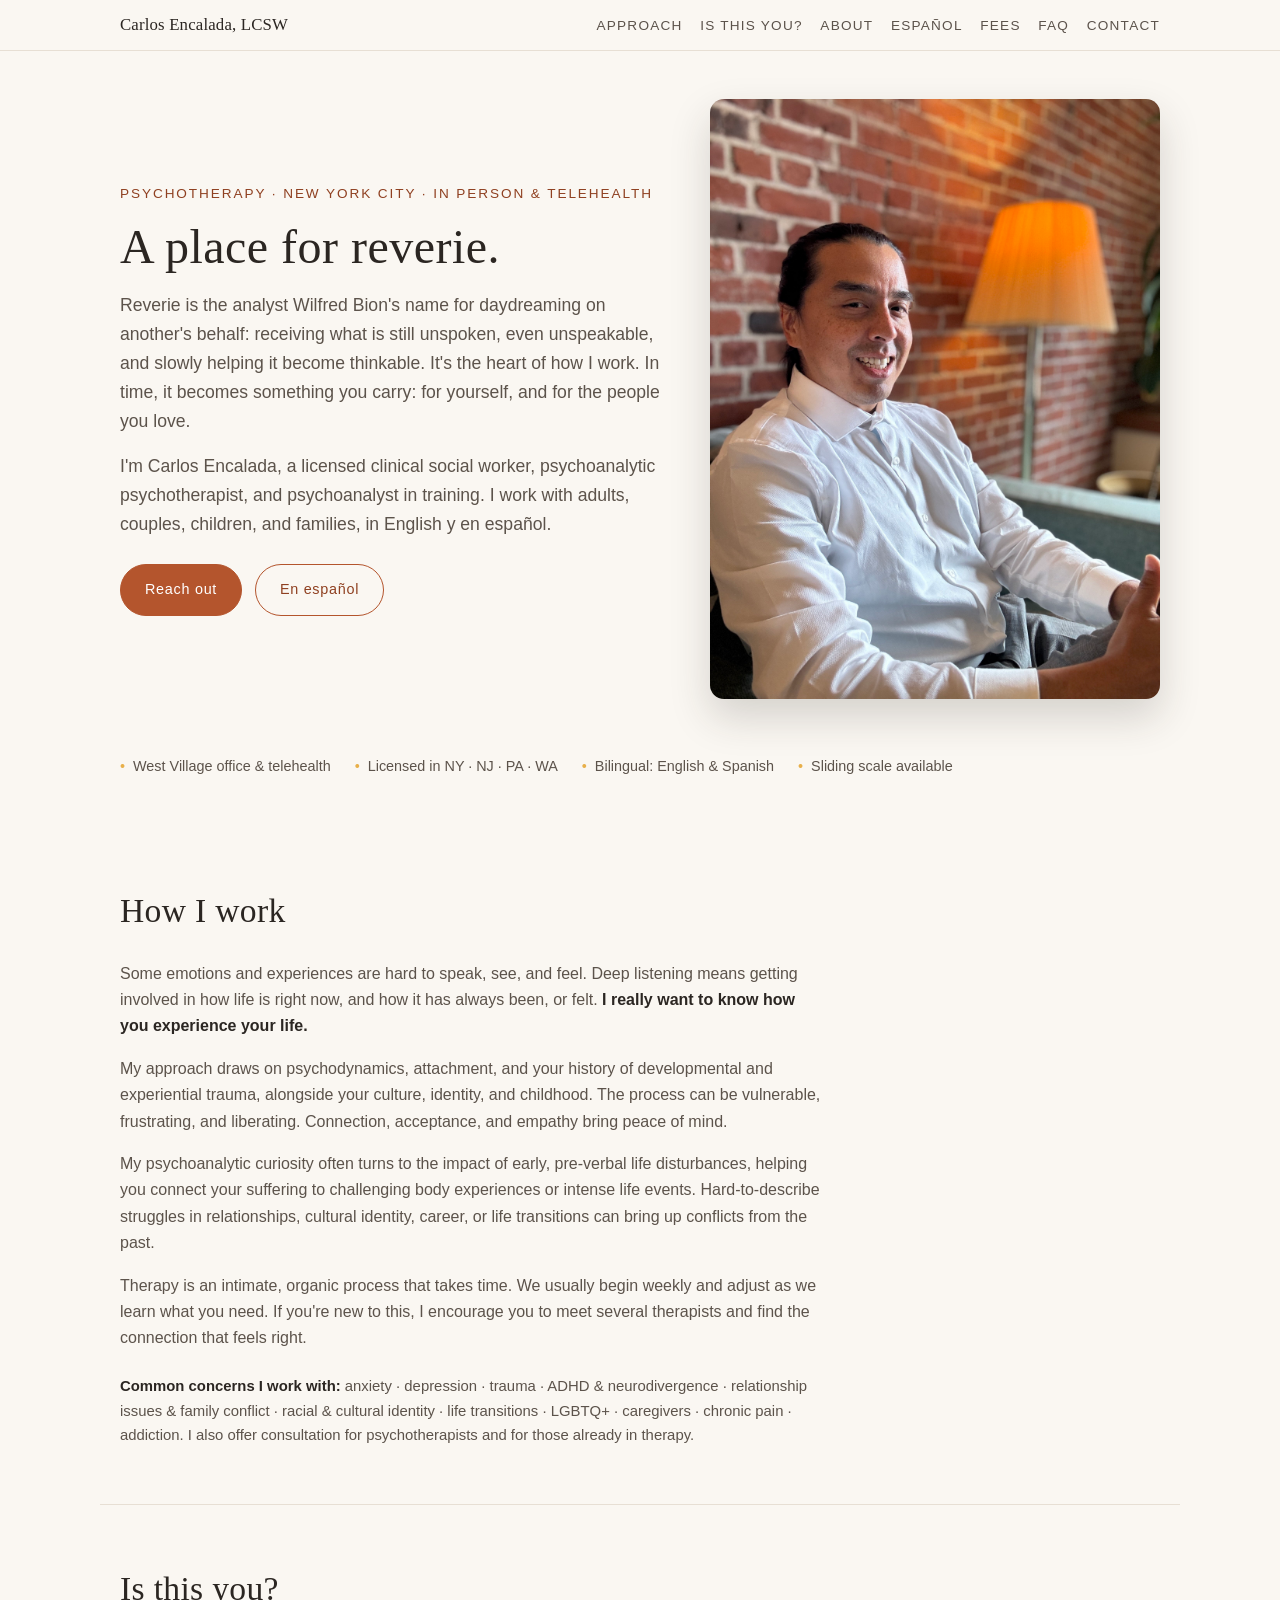
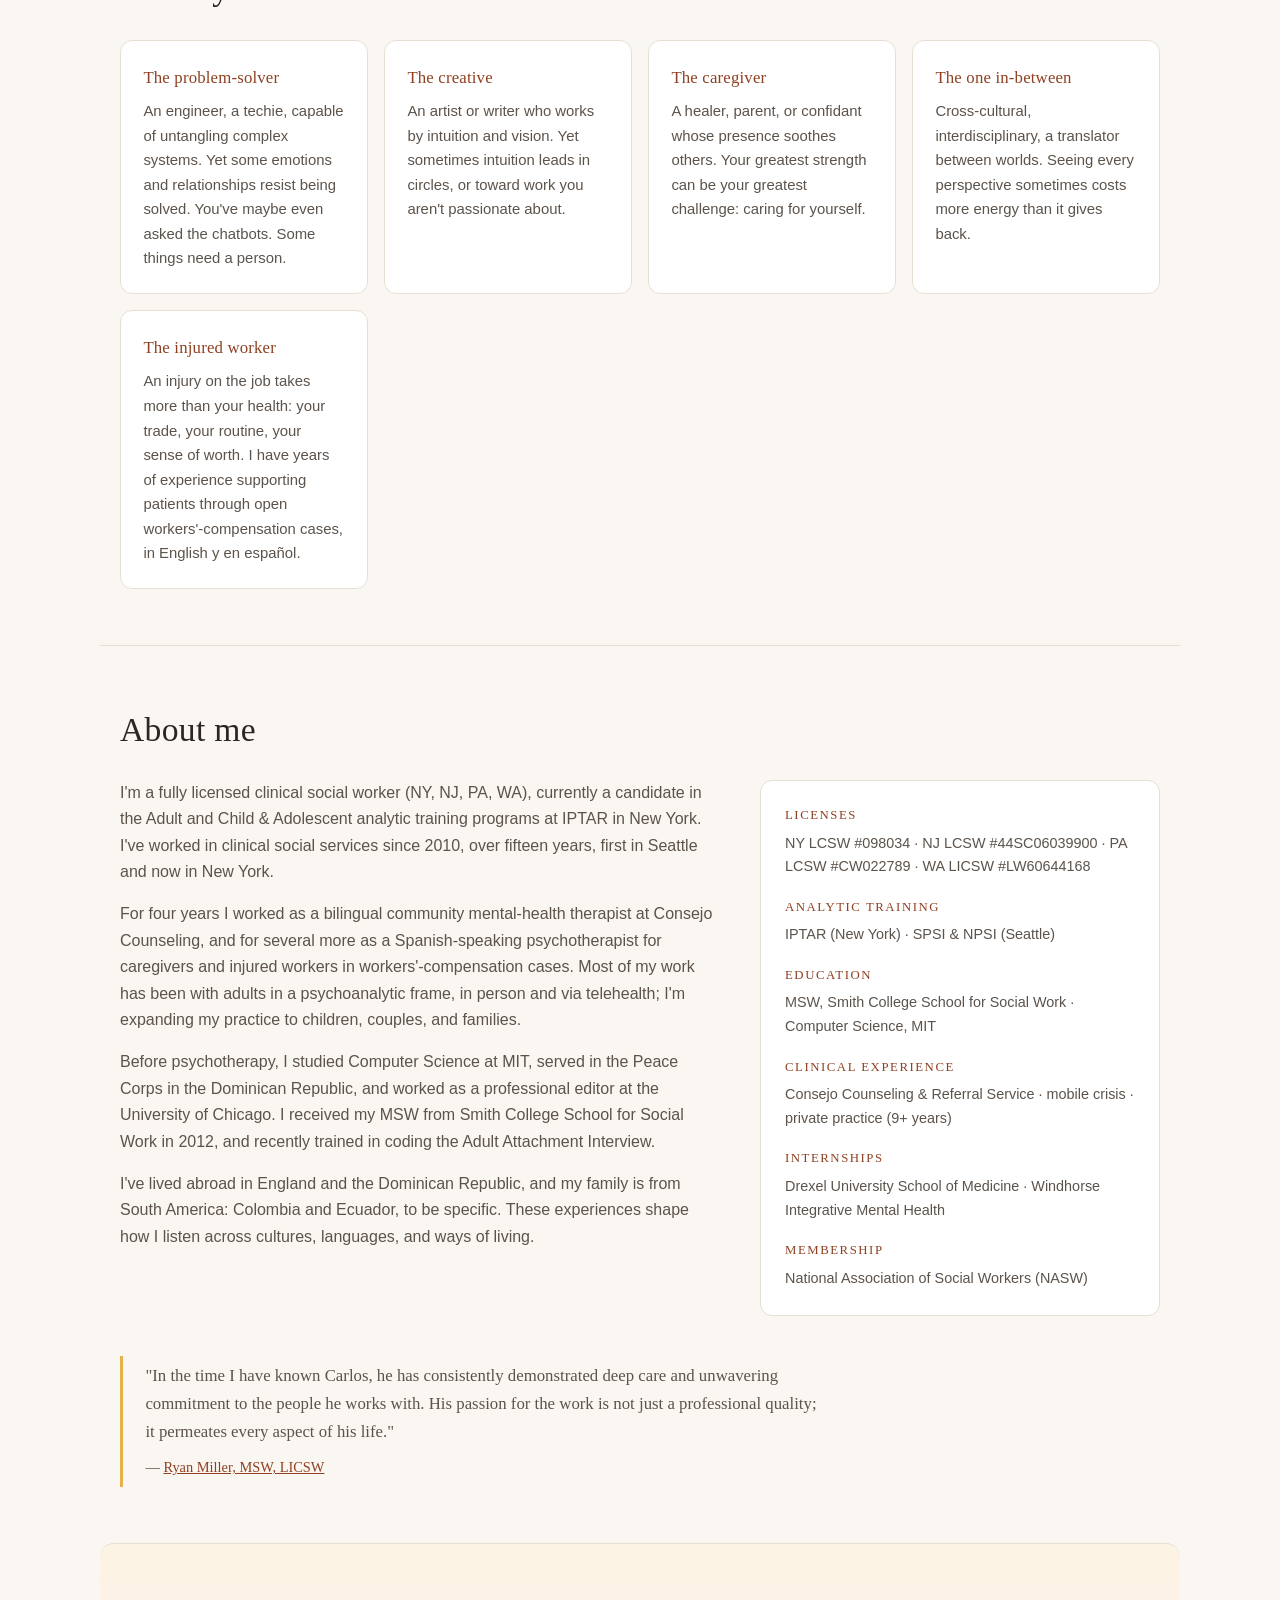
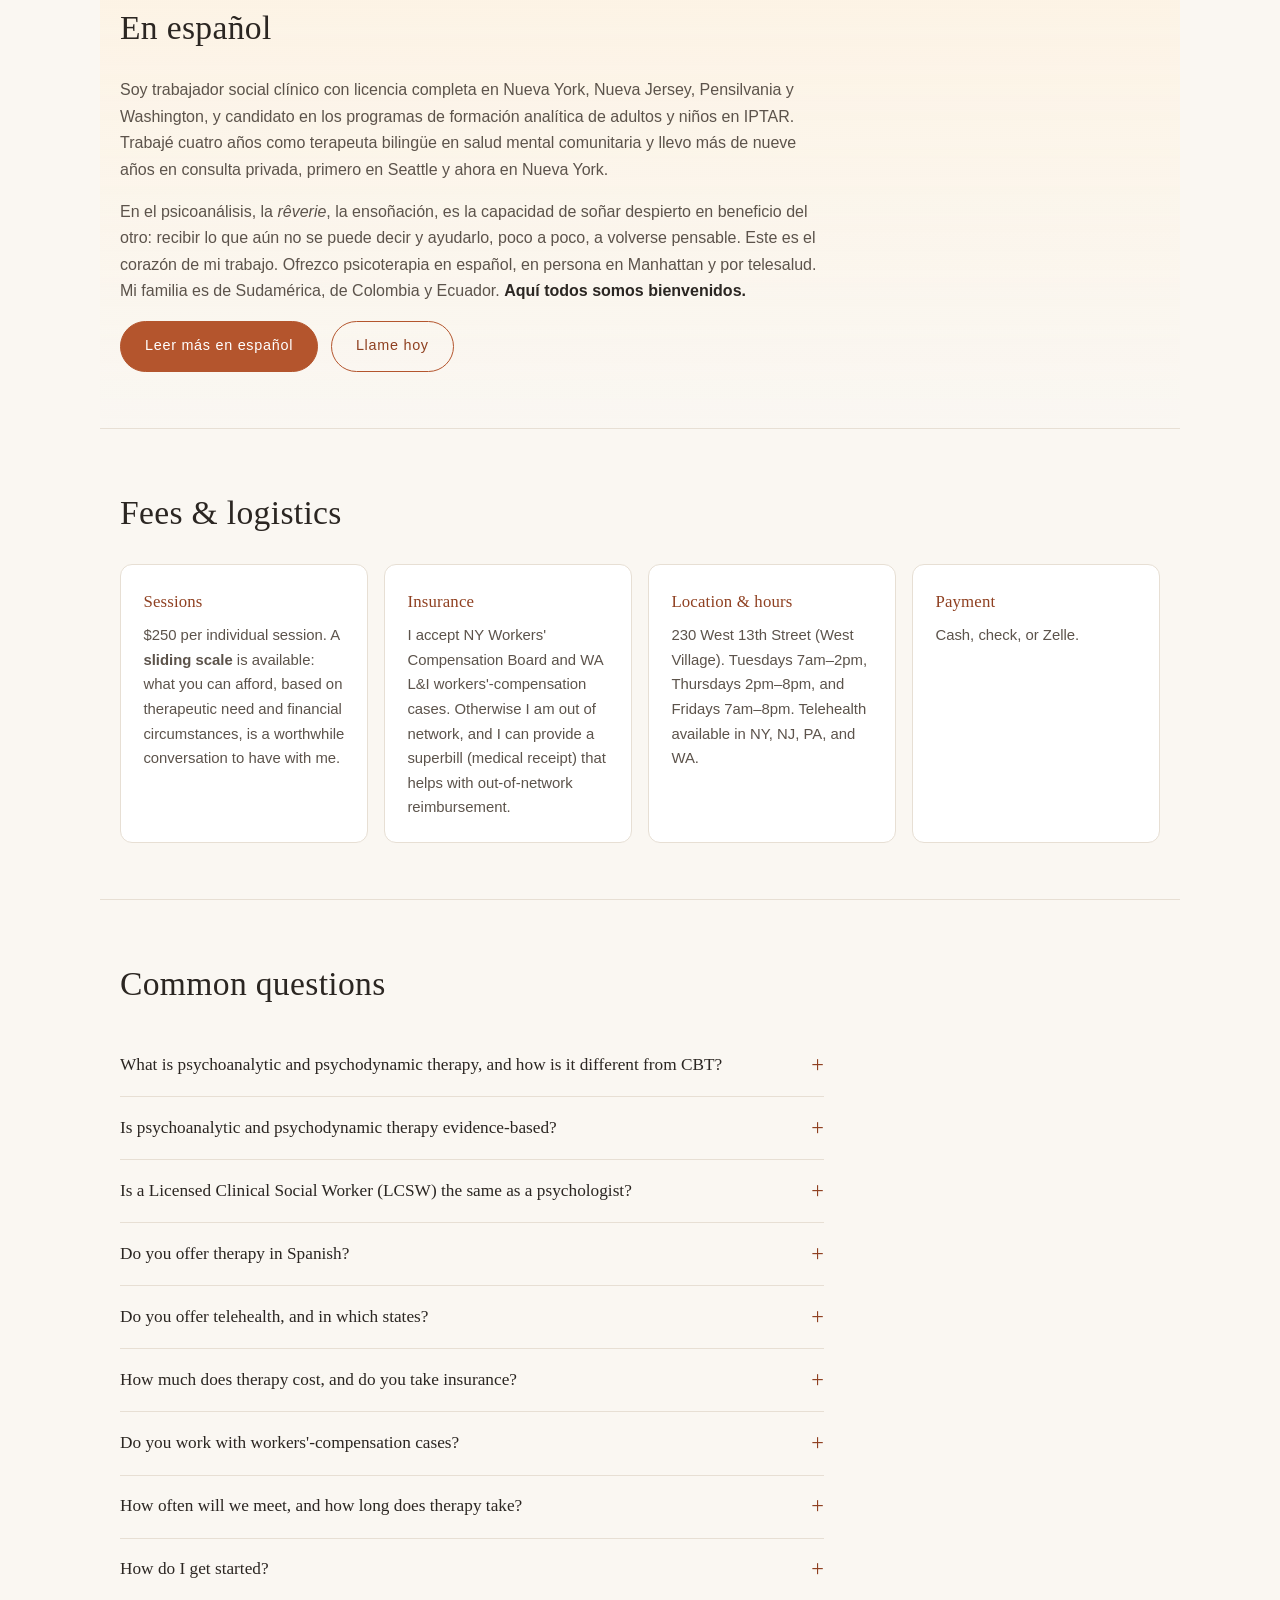
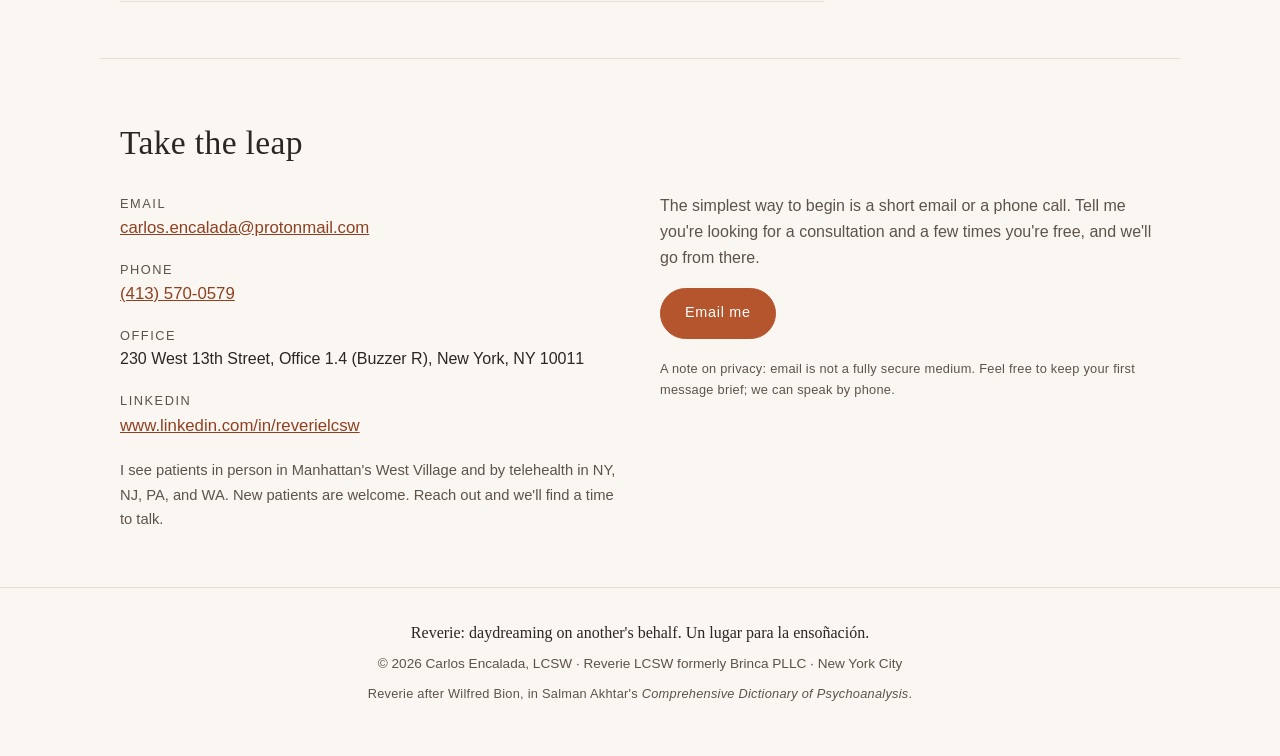
==== commit 2348ec96: "Add evidence-based FAQ (efficacy, calibrated) EN + ES New FAQ 'Is psychoanalytic/psychodynamic thera" ====
--- a/index.html
+++ b/index.html
@@ -52,6 +52,7 @@
   "@type": "FAQPage",
   "mainEntity": [
     {"@type":"Question","name":"What is psychoanalytic and psychodynamic therapy, and how is it different from CBT?","acceptedAnswer":{"@type":"Answer","text":"Psychoanalytic and psychodynamic therapy considers the patterns that happen that often are outside of our conscious awareness. Rather than focusing on our ideas, thoughts, cognitions of our lives and teaching techniques to manage symptoms, we try to understand what those symptoms are expressing and where they come from. It tends to be more open-ended and can be experienced as depth-oriented since it often draws from our oldest experiences of our lives rather than recent short-term, skills-based approaches like CBT which draw upon our ideas about our lives. Many people come to this work because quicker fixes haven't reached what actually troubles them."}},
+    {"@type":"Question","name":"Is psychoanalytic and psychodynamic therapy evidence-based?","acceptedAnswer":{"@type":"Answer","text":"Yes. Psychodynamic psychotherapy has been studied in controlled trials and meta-analyses, and it performs about as well as other established treatments, including CBT, with gains that tend to hold or even grow after therapy ends. Two honest qualifications, though. The strongest evidence is for time-limited, weekly psychodynamic therapy; for intensive, long-term analysis specifically, the controlled research is thinner and still developing. And the research does not show that any single approach is right for a particular type of person: fit, your own engagement, and the relationship between us predict outcomes more reliably than the name of the method. That is why I encourage anyone new to therapy to meet a few clinicians and choose the connection that feels right, rather than the label. Sources: Steinert et al., Am J Psychiatry, 2017; Abbass et al., Cochrane Database of Systematic Reviews, 2014."}},
     {"@type":"Question","name":"Is a Licensed Clinical Social Worker (LCSW) the same as a psychologist?","acceptedAnswer":{"@type":"Answer","text":"No. They're different licenses. In New York, \"psychologist\" is a protected title held by clinicians with a doctorate in psychology. In New York, \"psychoanalyst\" is also a protected term; internationally, through the IPA, those who complete psychoanalytic training can be considered psychoanalysts. I'm a Licensed Clinical Social Worker (LCSW), trained to provide psychotherapy, and a candidate in psychoanalytic training at IPTAR, so someday I will hold the psychoanalyst title, but for now I am a psychoanalytic candidate. I do psychoanalytically informed psychotherapy, not psychological testing or neuropsychological evaluations; if you specifically need testing, I'm glad to point you toward a colleague."}},
     {"@type":"Question","name":"Do you offer therapy in Spanish?","acceptedAnswer":{"@type":"Answer","text":"Yes. I'm bilingual and see patients in English y en español, in person and by telehealth. My family is from Colombia and Ecuador, and much of my work has been with Spanish-speaking patients, caregivers, and injured workers. Mi voz en español es diferente, pero mi conexión con su experiencia es una labor de mi corazón: nace de mi experiencia apoyando a personas de diferentes circunstancias y también de mi formación. Aquí todos somos bienvenidos."}},
     {"@type":"Question","name":"Do you offer telehealth, and in which states?","acceptedAnswer":{"@type":"Answer","text":"Yes. I see patients in person in Manhattan's West Village and by secure telehealth anywhere in New York, New Jersey, Pennsylvania, and Washington, where I'm licensed."}},
@@ -300,6 +301,10 @@
       <details class="faq-item">
         <summary>What is psychoanalytic and psychodynamic therapy, and how is it different from CBT?</summary>
         <div class="answer"><p>Psychoanalytic and psychodynamic therapy considers the patterns that happen that often are outside of our conscious awareness. Rather than focusing on our ideas, thoughts, cognitions of our lives and teaching techniques to manage symptoms, we try to understand what those symptoms are expressing and where they come from. It tends to be more open-ended and can be experienced as depth-oriented since it often draws from our oldest experiences of our lives rather than recent short-term, skills-based approaches like CBT which draw upon our ideas about our lives. Many people come to this work because quicker fixes haven't reached what actually troubles them.</p></div>
+      </details>
+      <details class="faq-item">
+        <summary>Is psychoanalytic and psychodynamic therapy evidence-based?</summary>
+        <div class="answer"><p>Yes. Psychodynamic psychotherapy has been studied in controlled trials and meta-analyses, and it performs about as well as other established treatments, including CBT, with gains that tend to hold or even grow after therapy ends. Two honest qualifications, though. The strongest evidence is for time-limited, weekly psychodynamic therapy; for intensive, long-term analysis specifically, the controlled research is thinner and still developing. And the research does not show that any single approach is right for a particular type of person: fit, your own engagement, and the relationship between us predict outcomes more reliably than the name of the method. That is why I encourage anyone new to therapy to meet a few clinicians and choose the connection that feels right, rather than the label.</p><p class="cite">Sources: <a href="https://pubmed.ncbi.nlm.nih.gov/28541091">Steinert et al., <em>Am J Psychiatry</em>, 2017</a> · <a href="https://www.cochranelibrary.com/cdsr/doi/10.1002/14651858.CD004687.pub4/full">Abbass et al., <em>Cochrane Database Syst Rev</em>, 2014</a></p></div>
       </details>
       <details class="faq-item">
         <summary>Is a Licensed Clinical Social Worker (LCSW) the same as a psychologist?</summary>
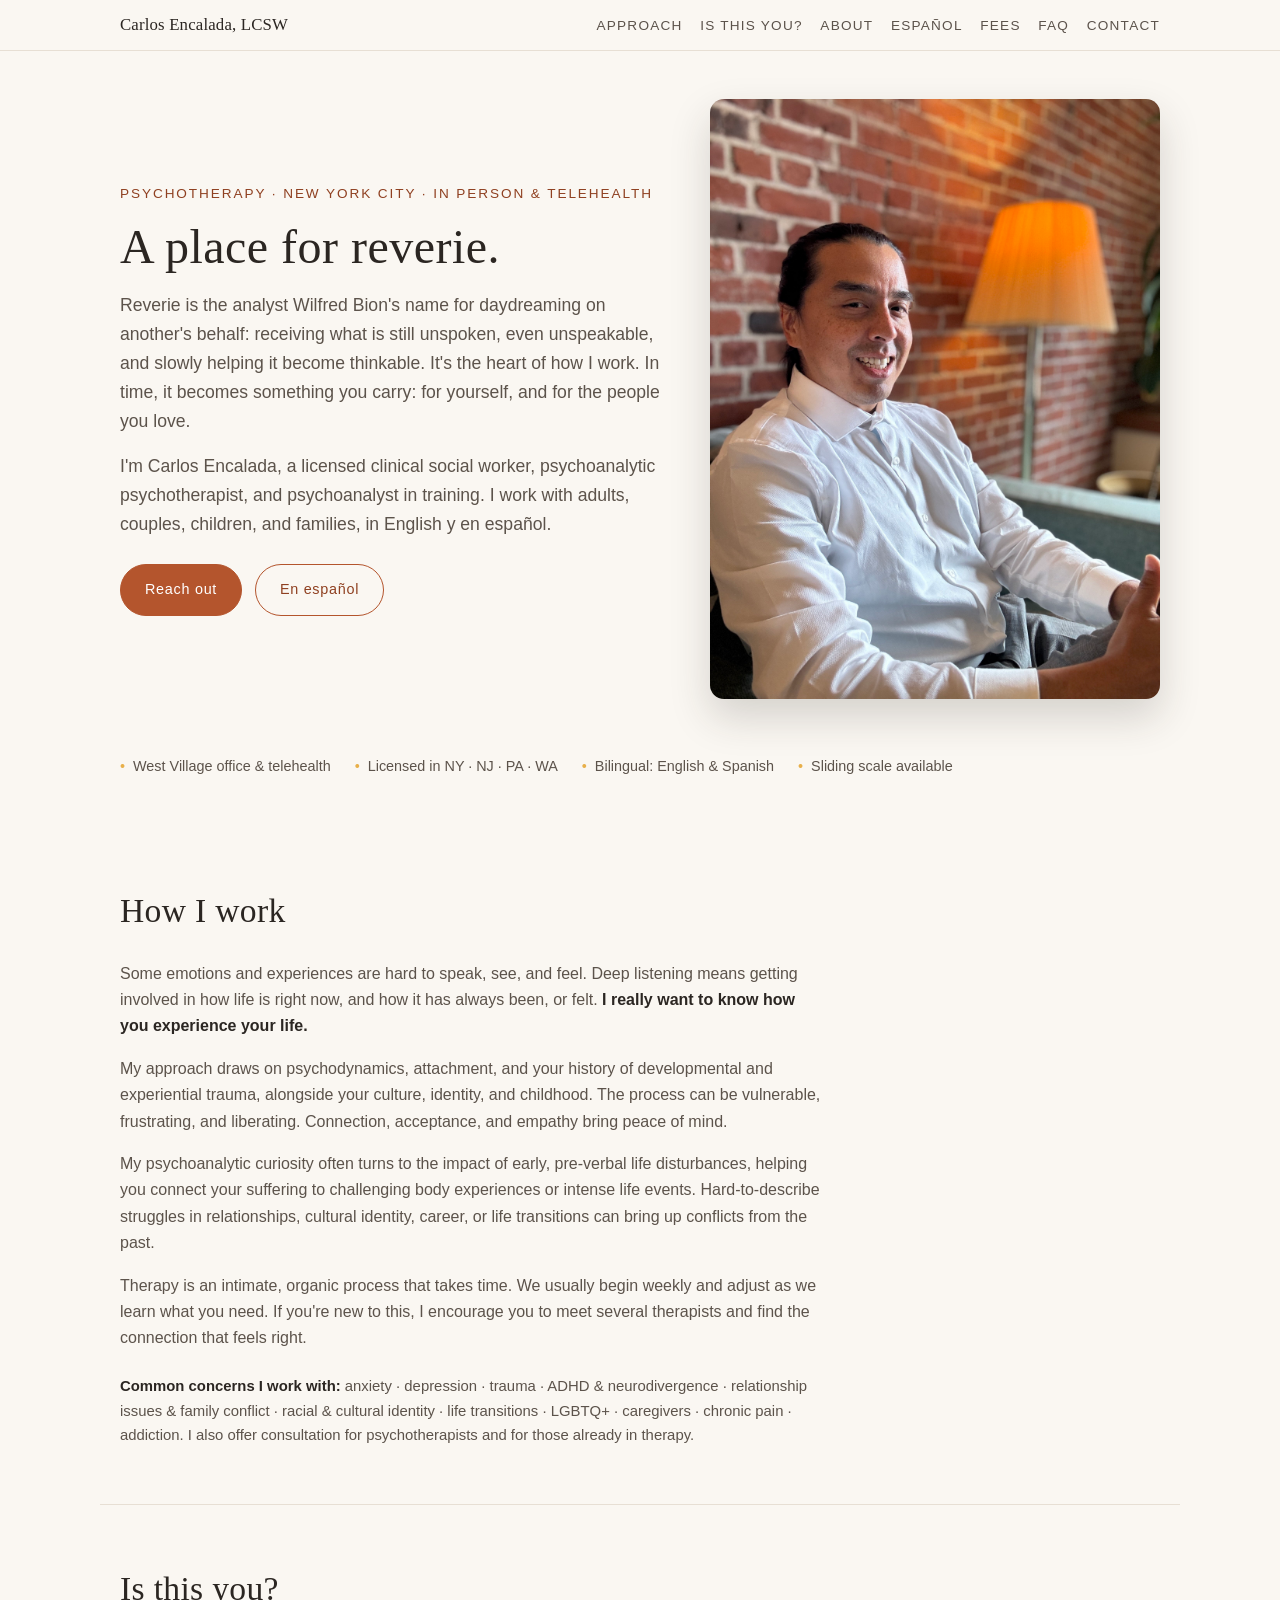
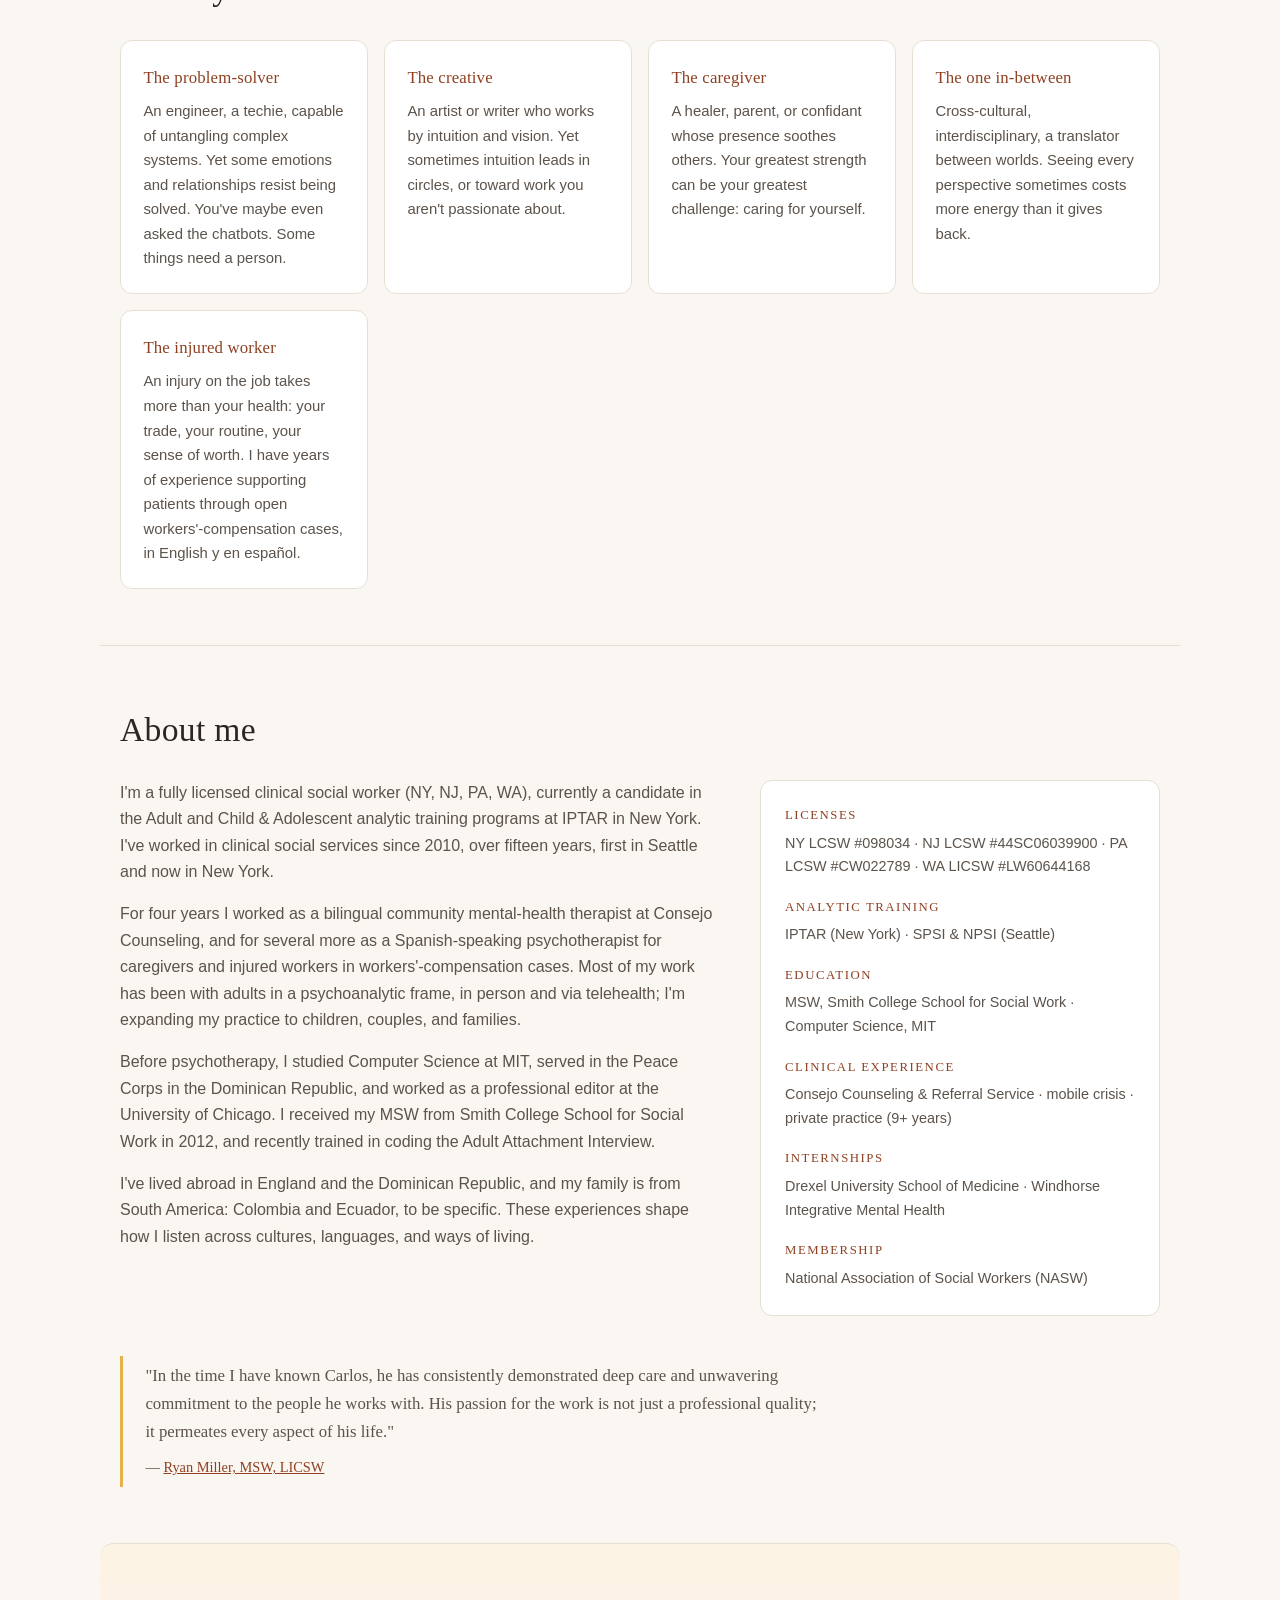
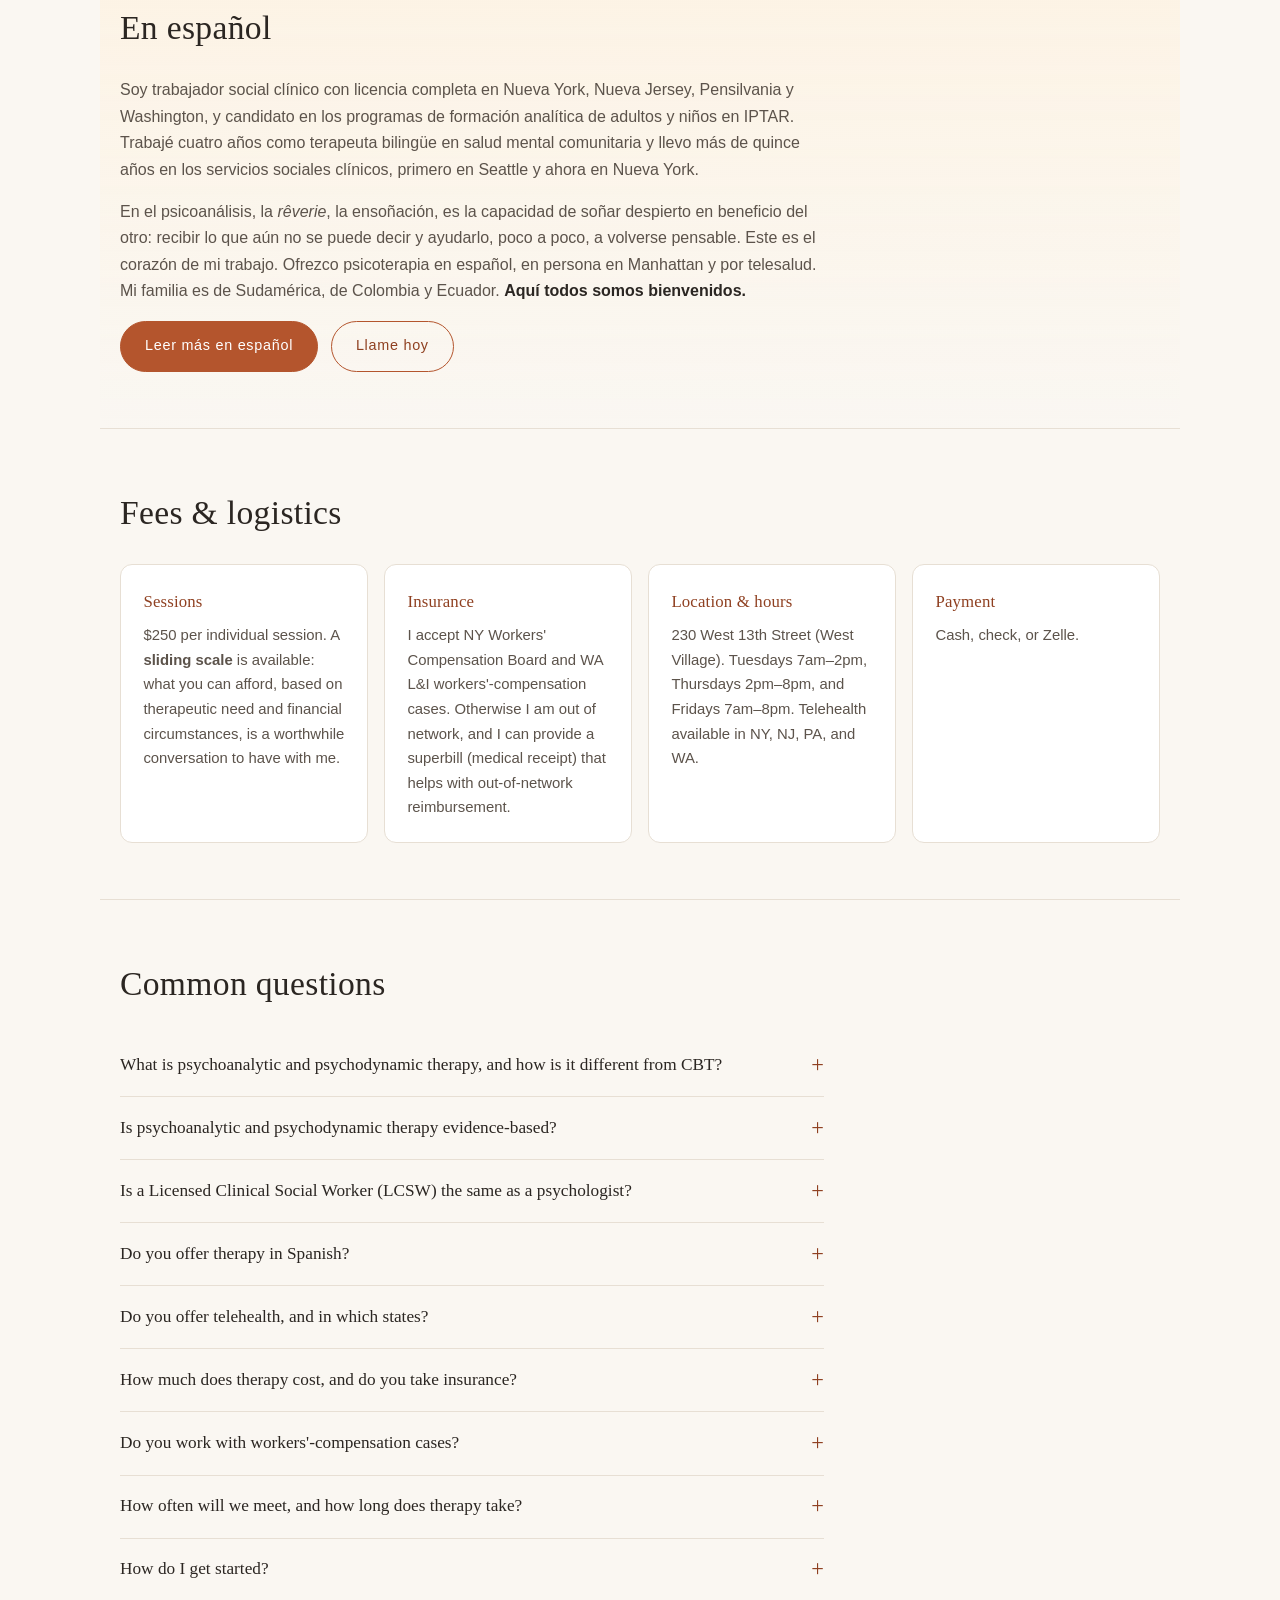
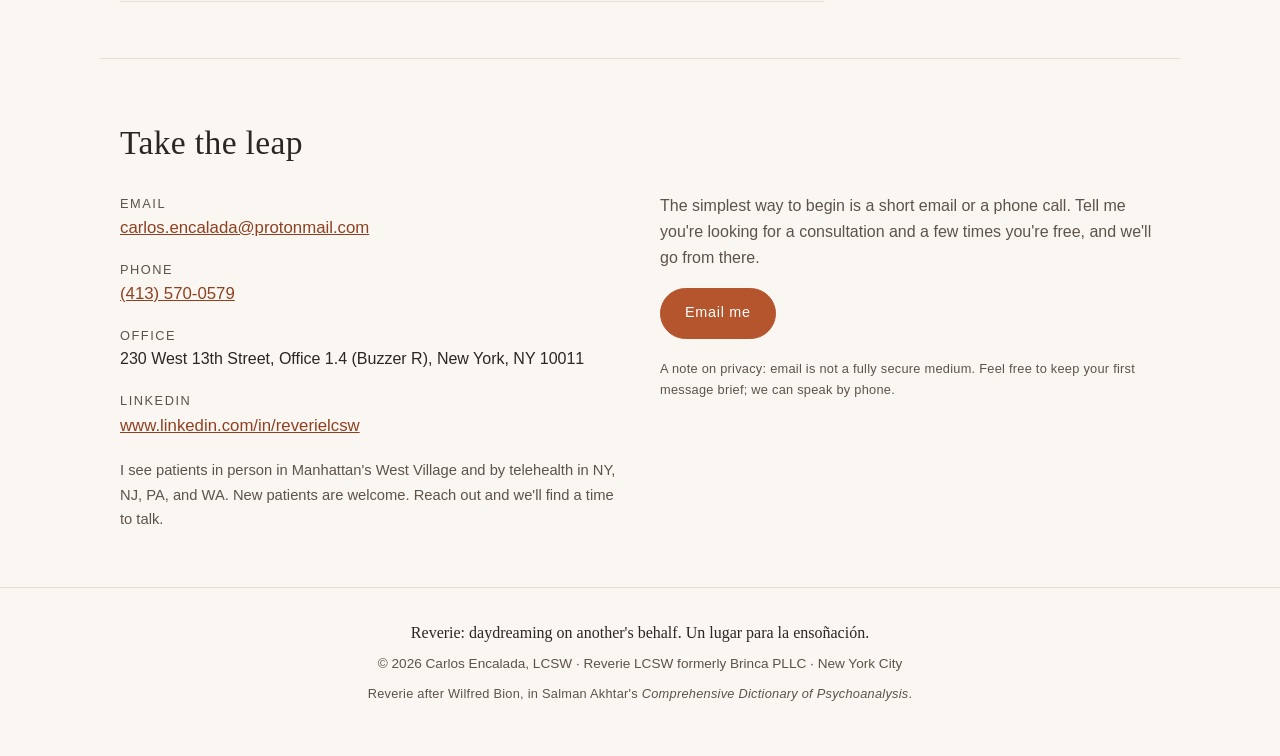
==== commit bc49d740: "Fix experience figure in English page's Spanish blurb The En español teaser said 'nueve años en cons" ====
--- a/index.html
+++ b/index.html
@@ -250,8 +250,8 @@
         Soy trabajador social clínico con licencia completa en Nueva York, Nueva
         Jersey, Pensilvania y Washington, y candidato en los programas de formación
         analítica de adultos y niños en IPTAR. Trabajé cuatro años como terapeuta
-        bilingüe en salud mental comunitaria y llevo más de nueve años en consulta
-        privada, primero en Seattle y ahora en Nueva York.
+        bilingüe en salud mental comunitaria y llevo más de quince años en los servicios
+        sociales clínicos, primero en Seattle y ahora en Nueva York.
       </p>
       <p>
         En el psicoanálisis, la <em>rêverie</em>, la ensoñación, es la
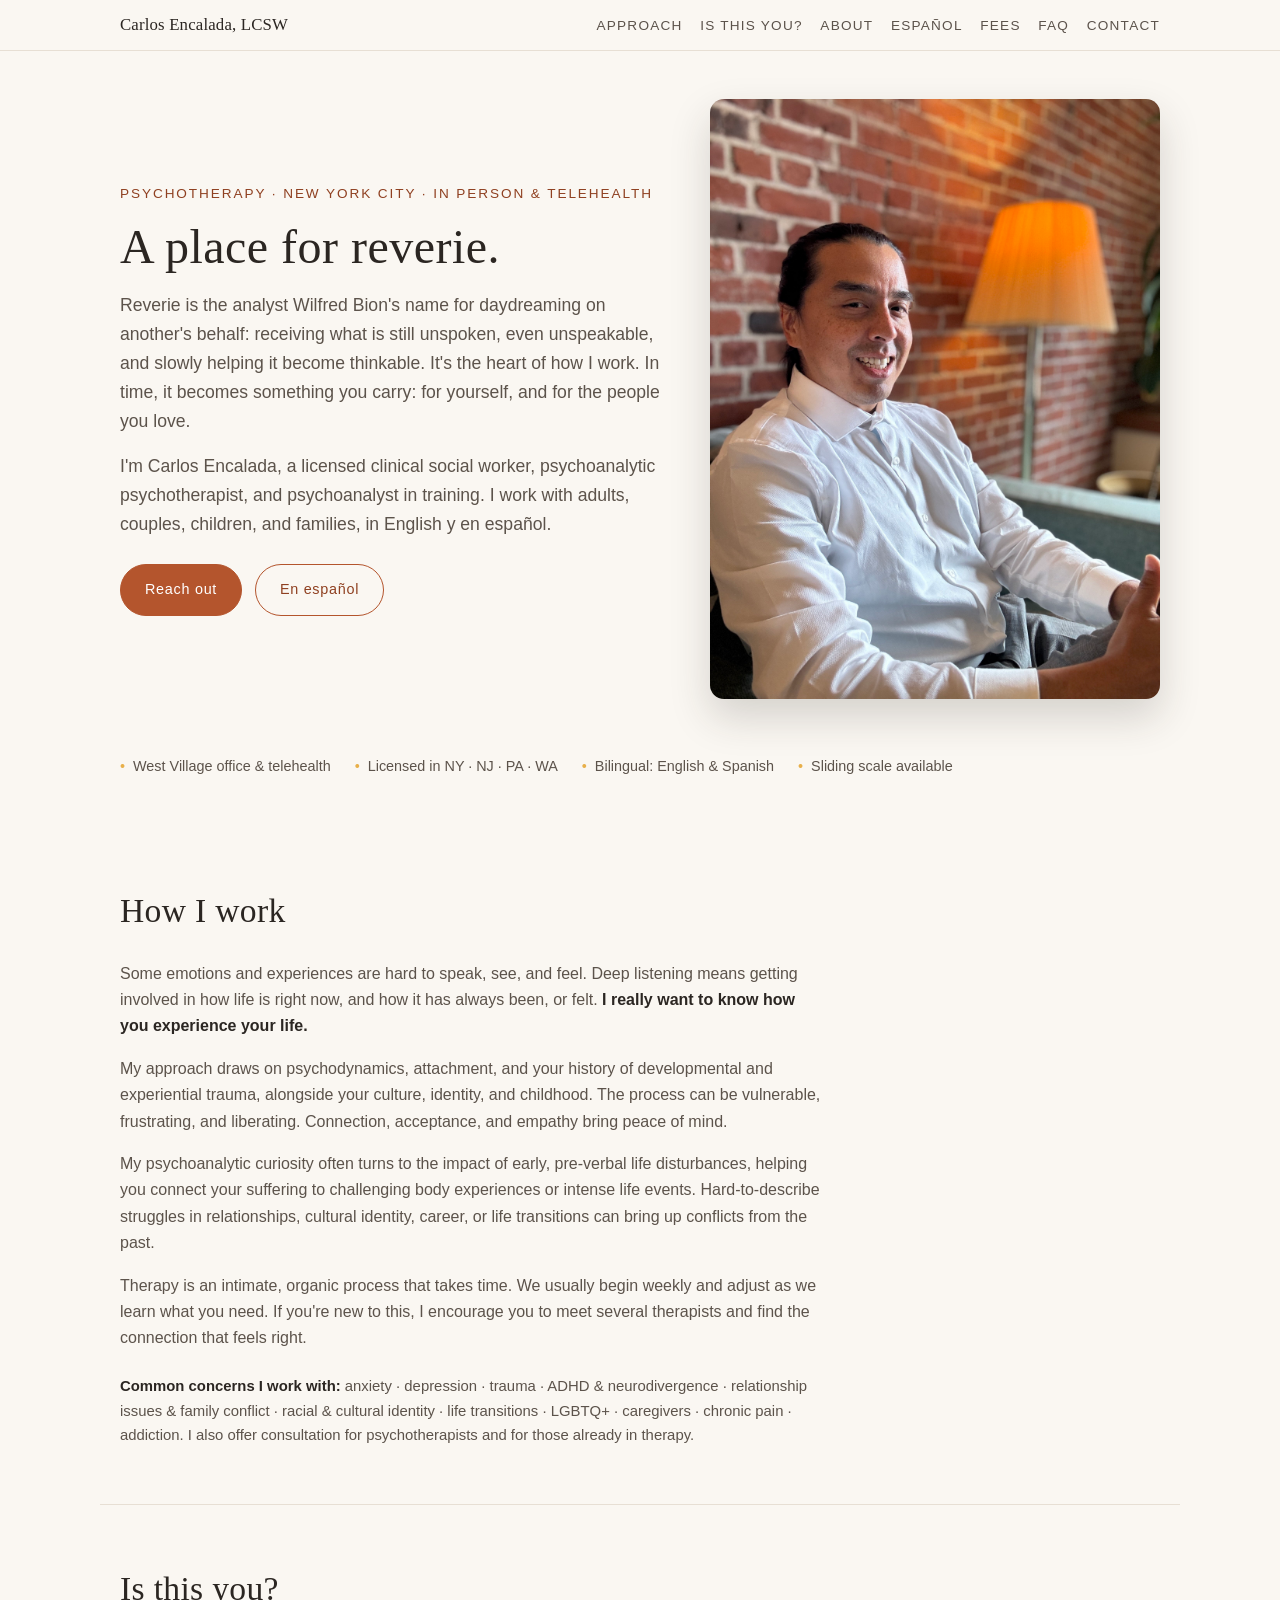
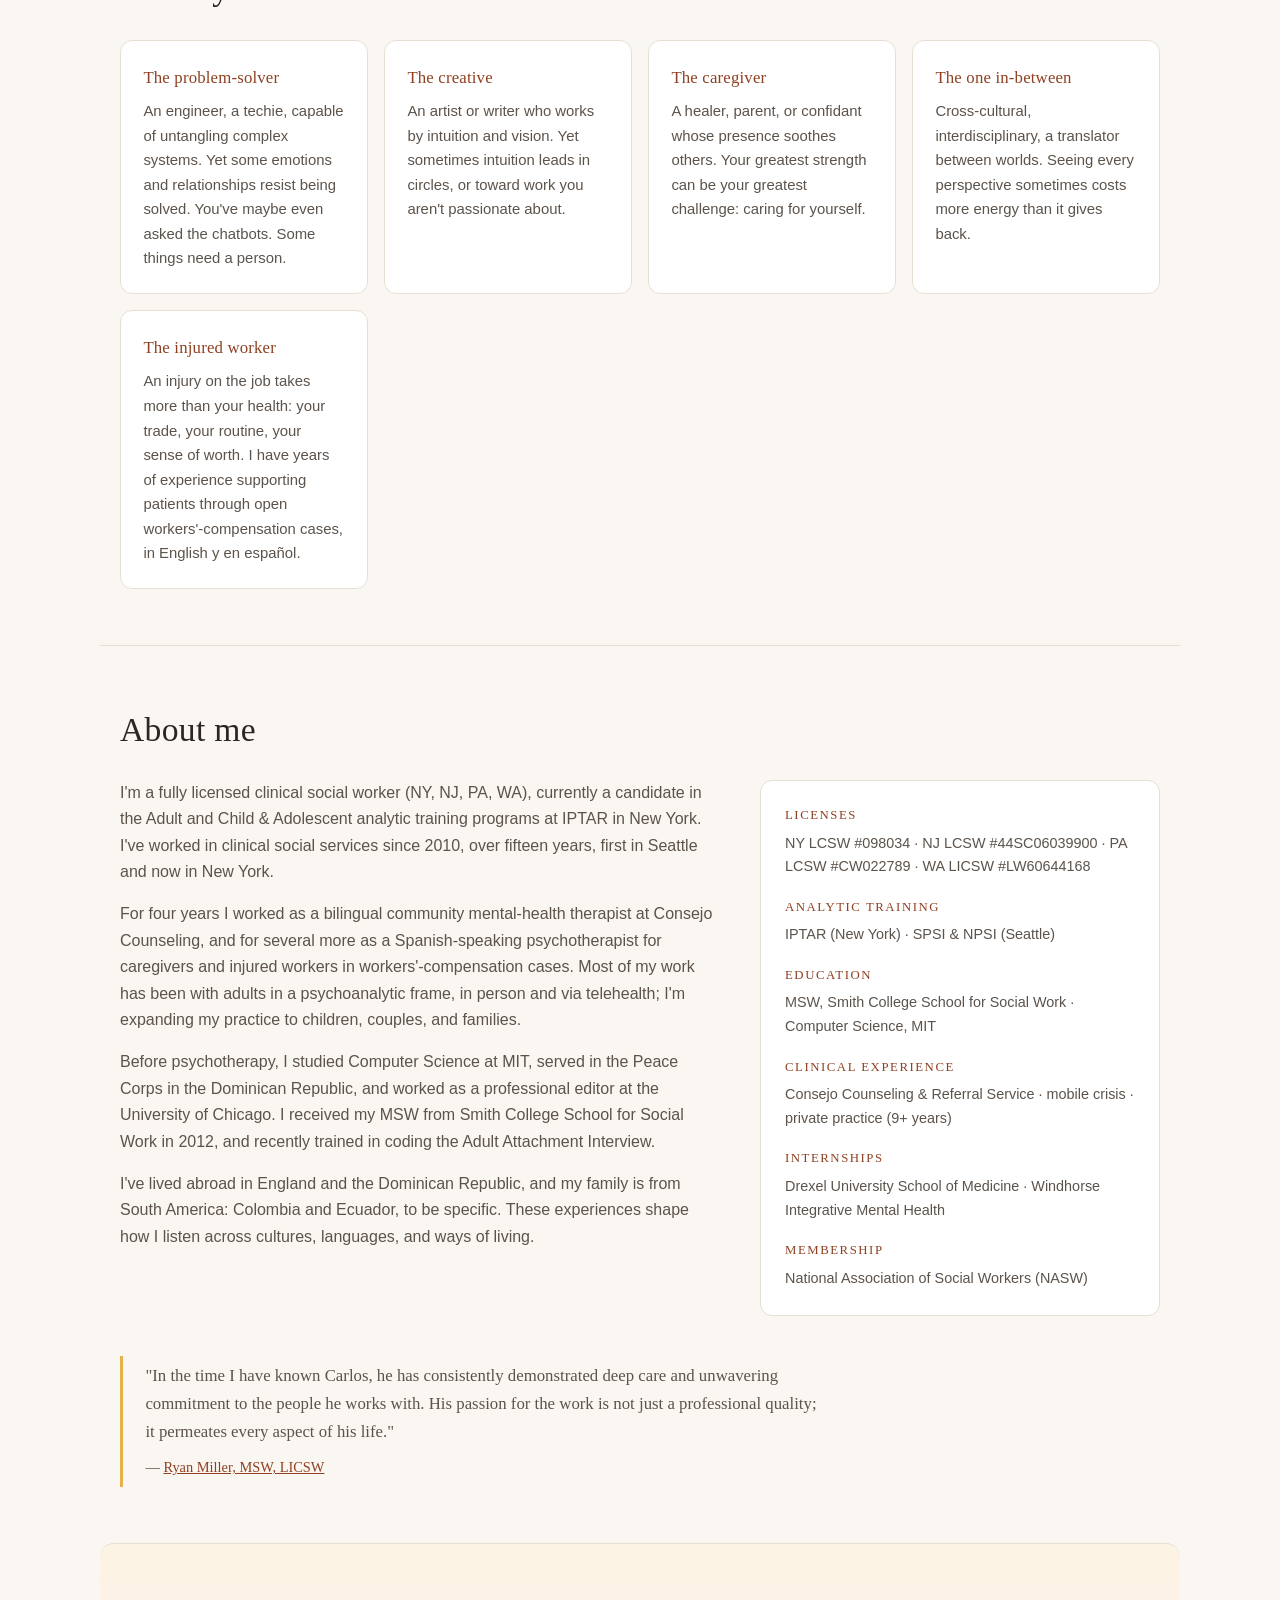
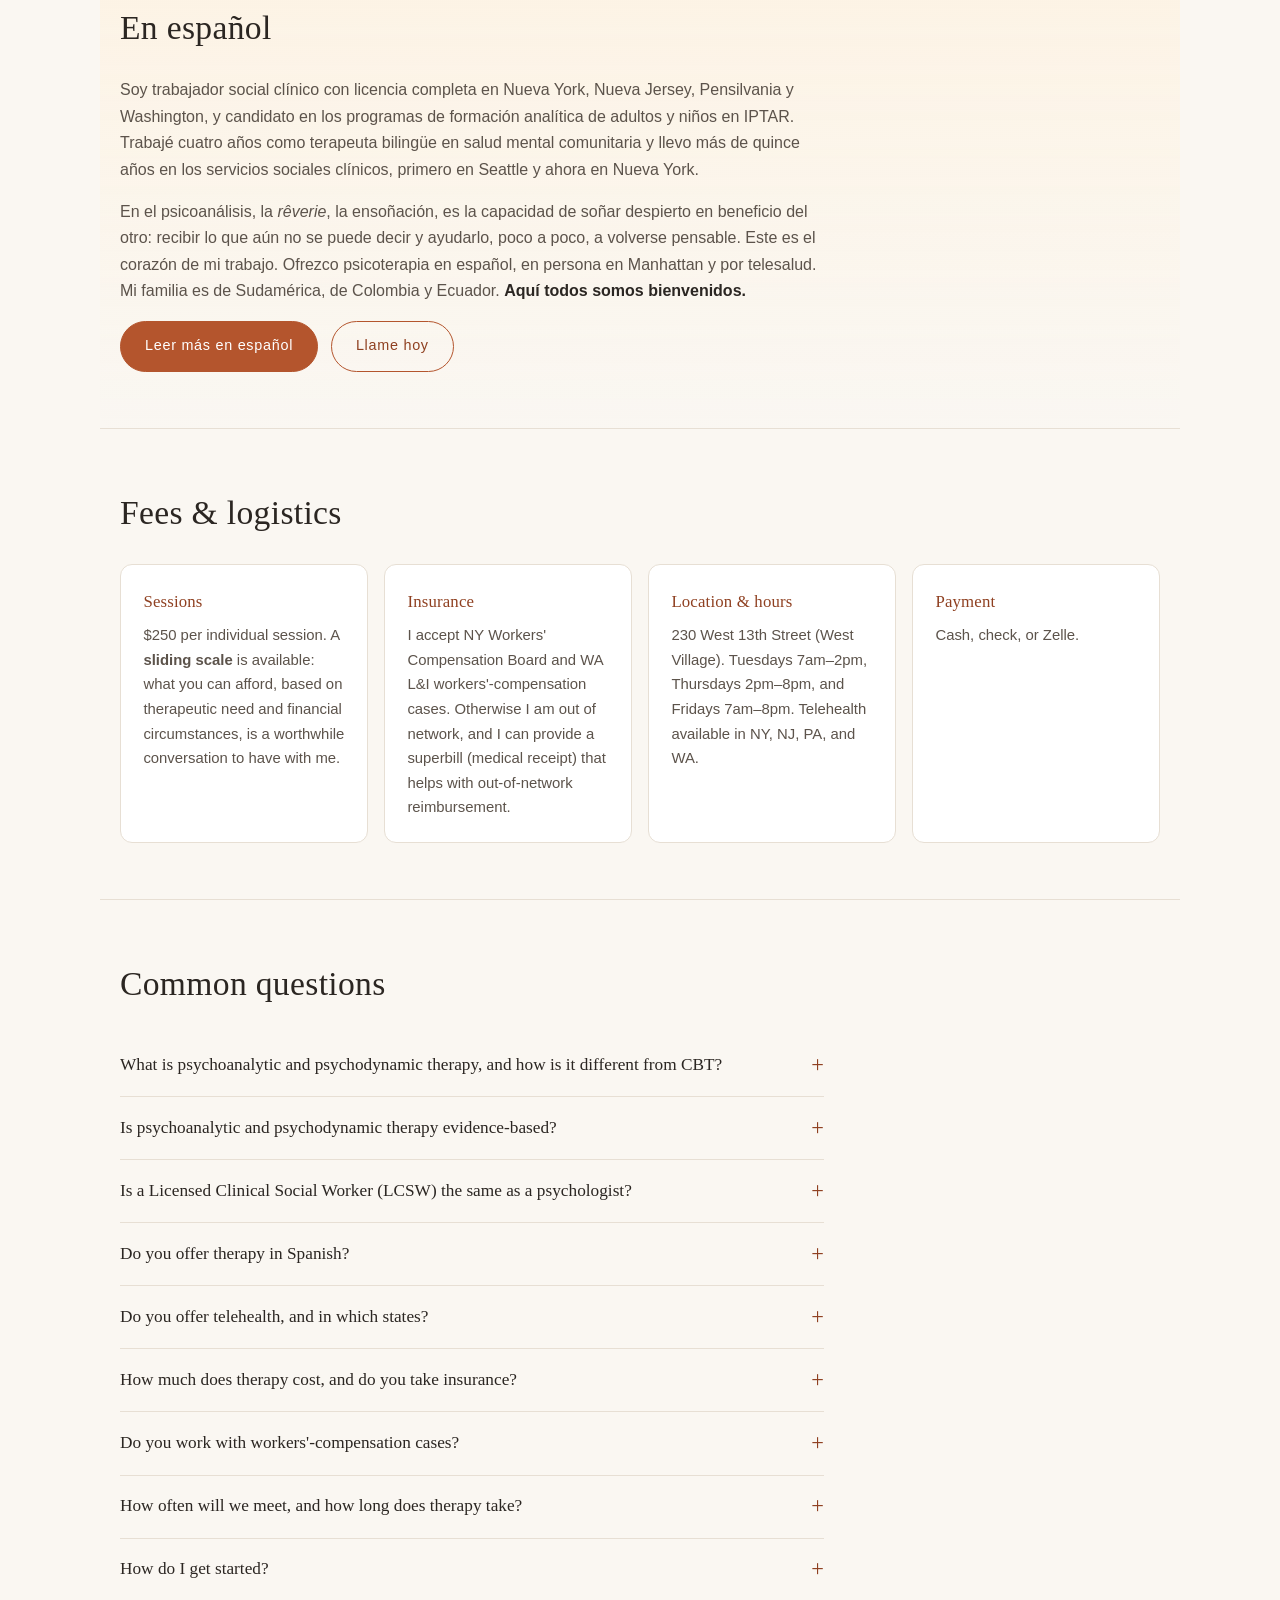
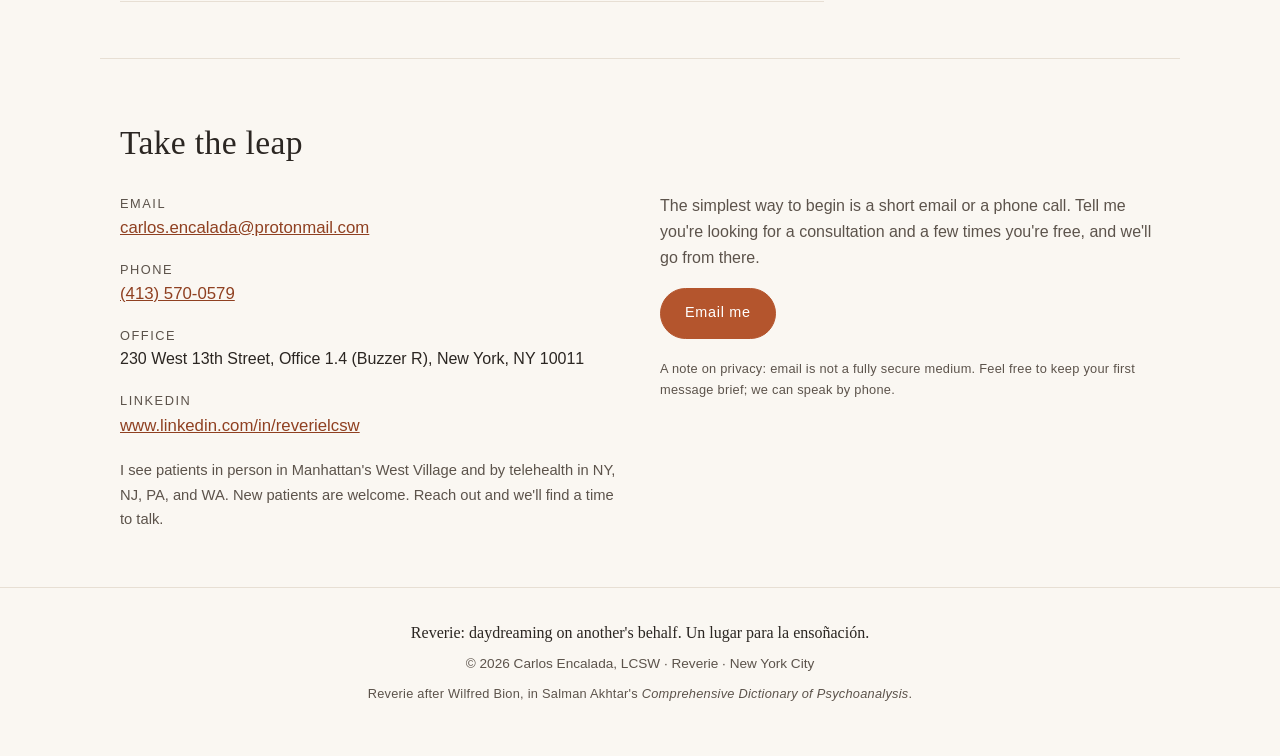
==== commit 65433aa2: "Retire Brinca from public identity Drop 'formerly Brinca PLLC' from the LocalBusiness schema name an" ====
--- a/index.html
+++ b/index.html
@@ -19,7 +19,7 @@
   "@context": "https://schema.org",
   "@type": "LocalBusiness",
   "additionalType": "https://schema.org/MedicalBusiness",
-  "name": "Carlos Encalada, LCSW · Reverie, LCSW (formerly Brinca PLLC)",
+  "name": "Carlos Encalada, LCSW · Reverie",
   "description": "Psychoanalytic and psychodynamic psychotherapy for adults, couples, children, and families, in English and Spanish. In person in Manhattan's West Village and via telehealth in NY, NJ, PA, and WA.",
   "url": "https://carlosencalada.com/",
   "image": "https://carlosencalada.com/images/portrait.jpg",
@@ -383,7 +383,7 @@
 
 <footer>
   <div class="tagline">Reverie: daydreaming on another's behalf. Un lugar para la ensoñación.</div>
-  <div>© 2026 Carlos Encalada, LCSW · Reverie LCSW formerly Brinca PLLC · New York City</div>
+  <div>© 2026 Carlos Encalada, LCSW · Reverie · New York City</div>
   <div class="cite" style="margin-top:.5rem">Reverie after Wilfred Bion, in Salman Akhtar's <em>Comprehensive Dictionary of Psychoanalysis</em>.</div>
 </footer>
 
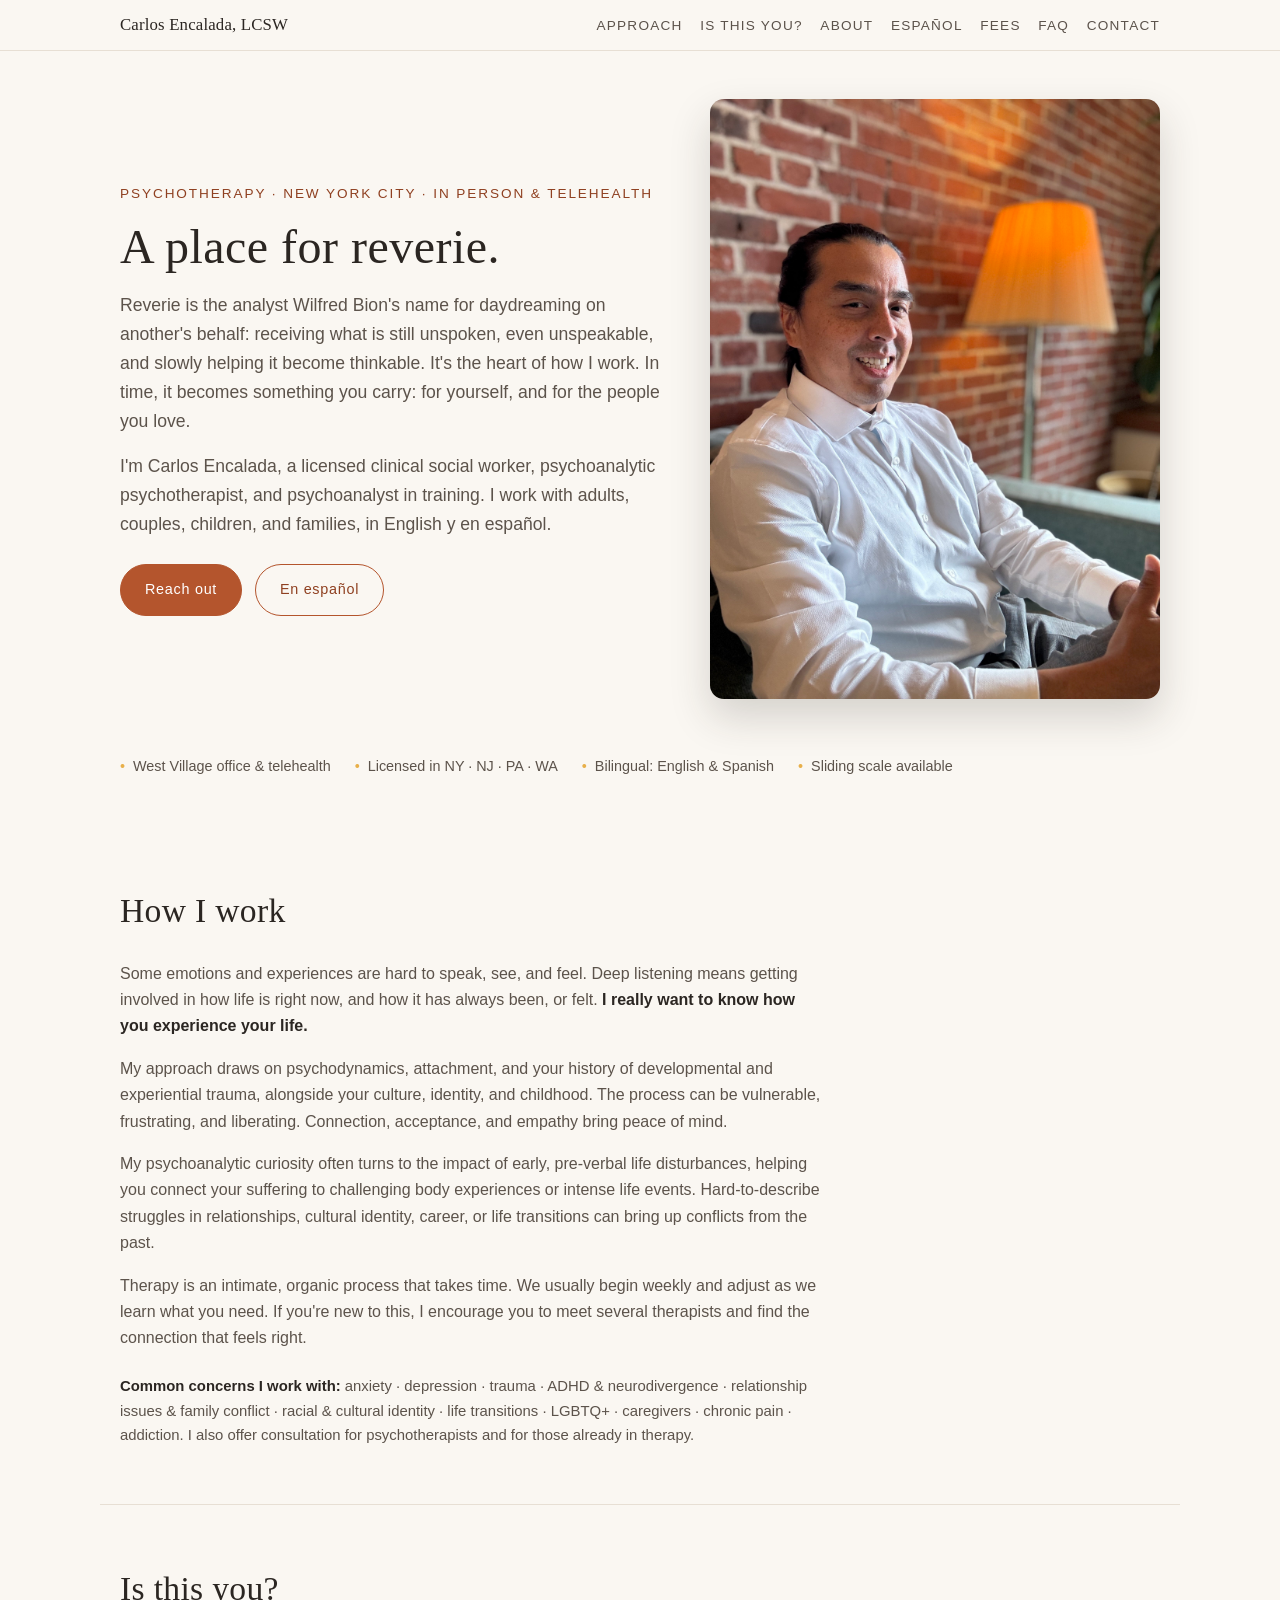
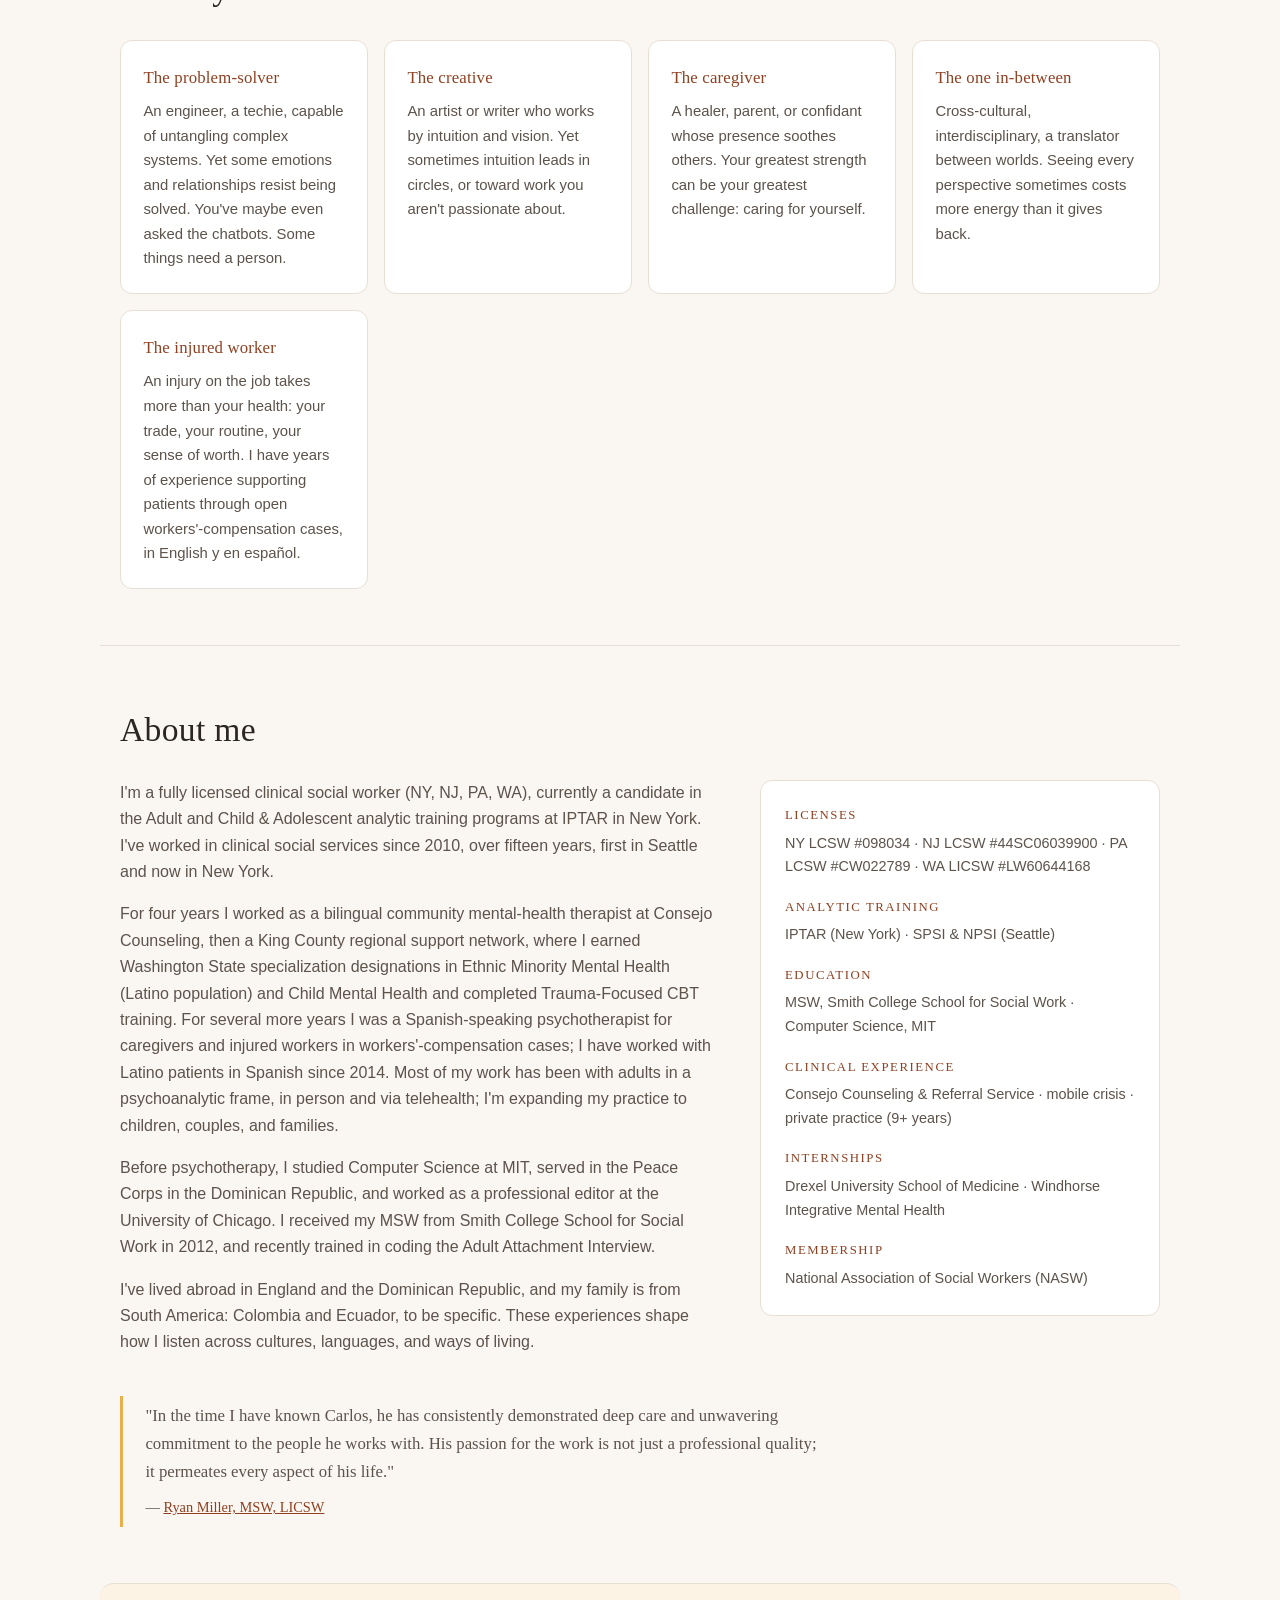
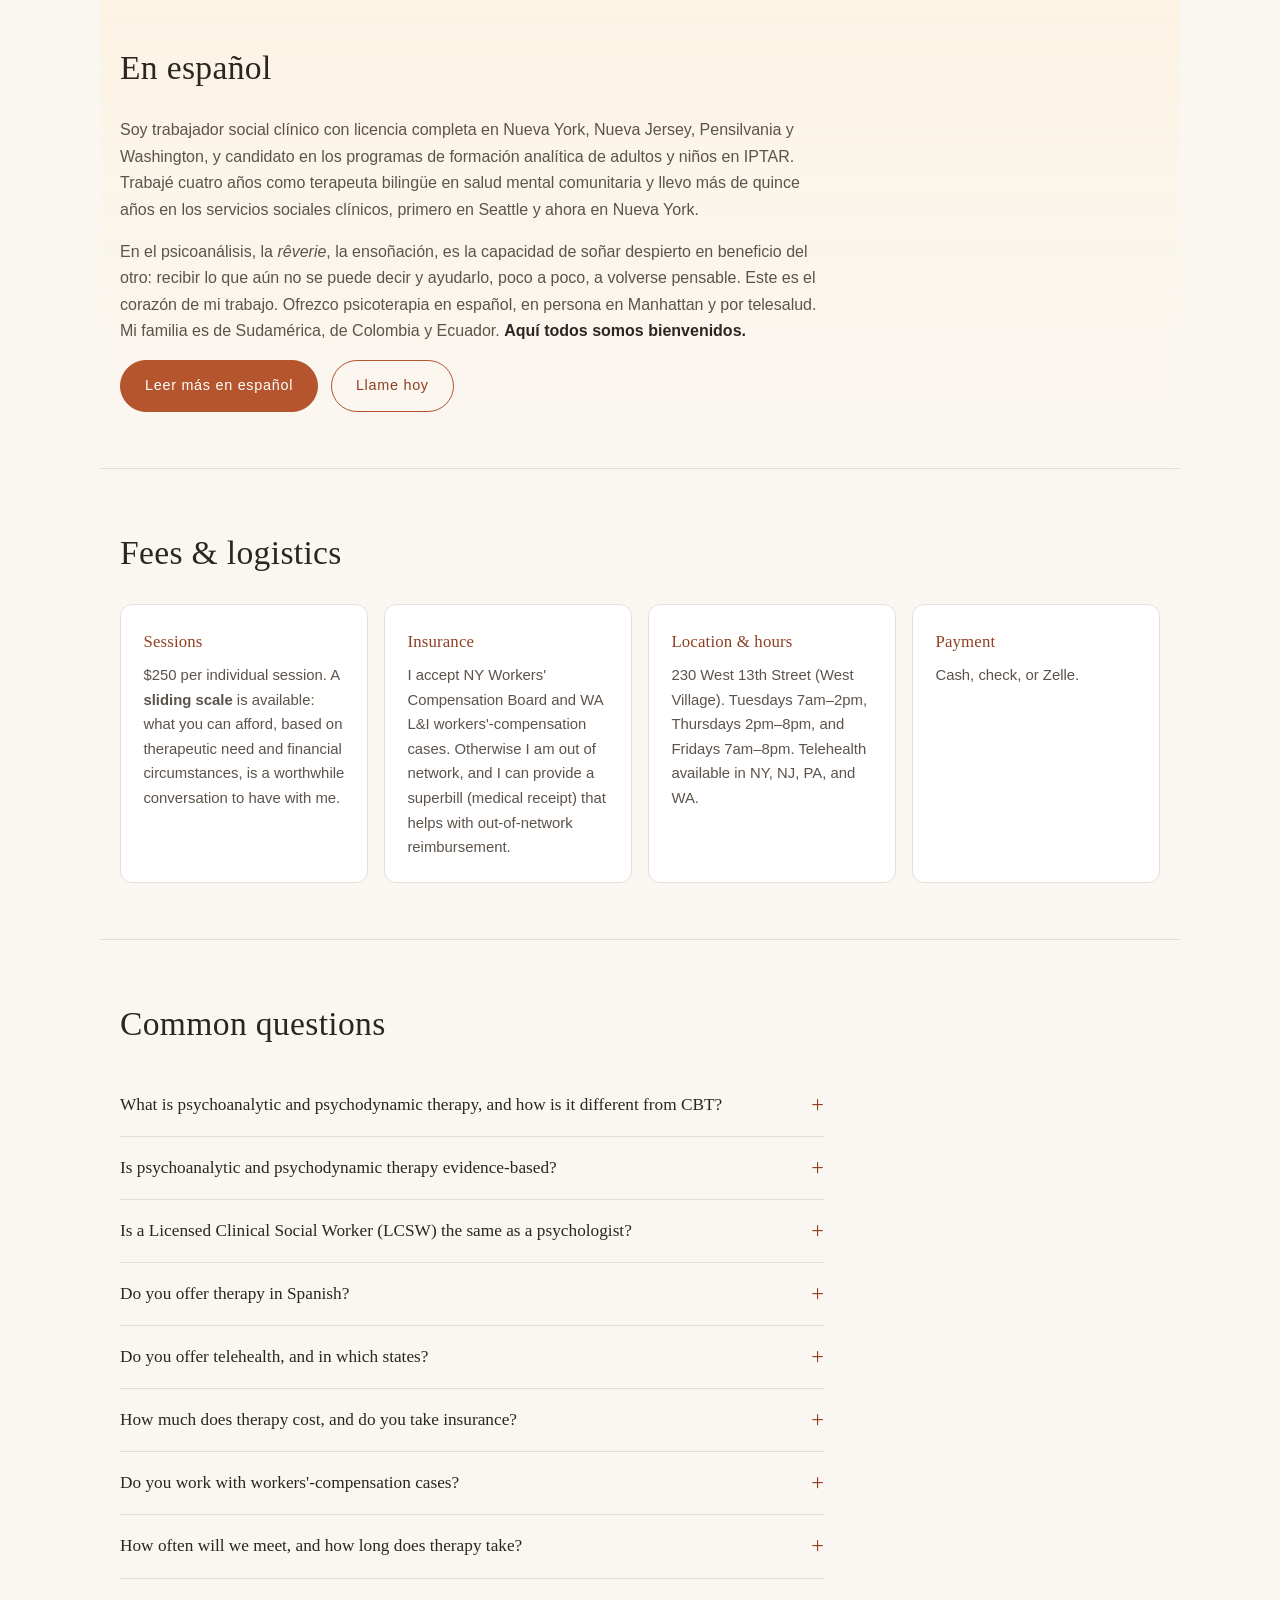
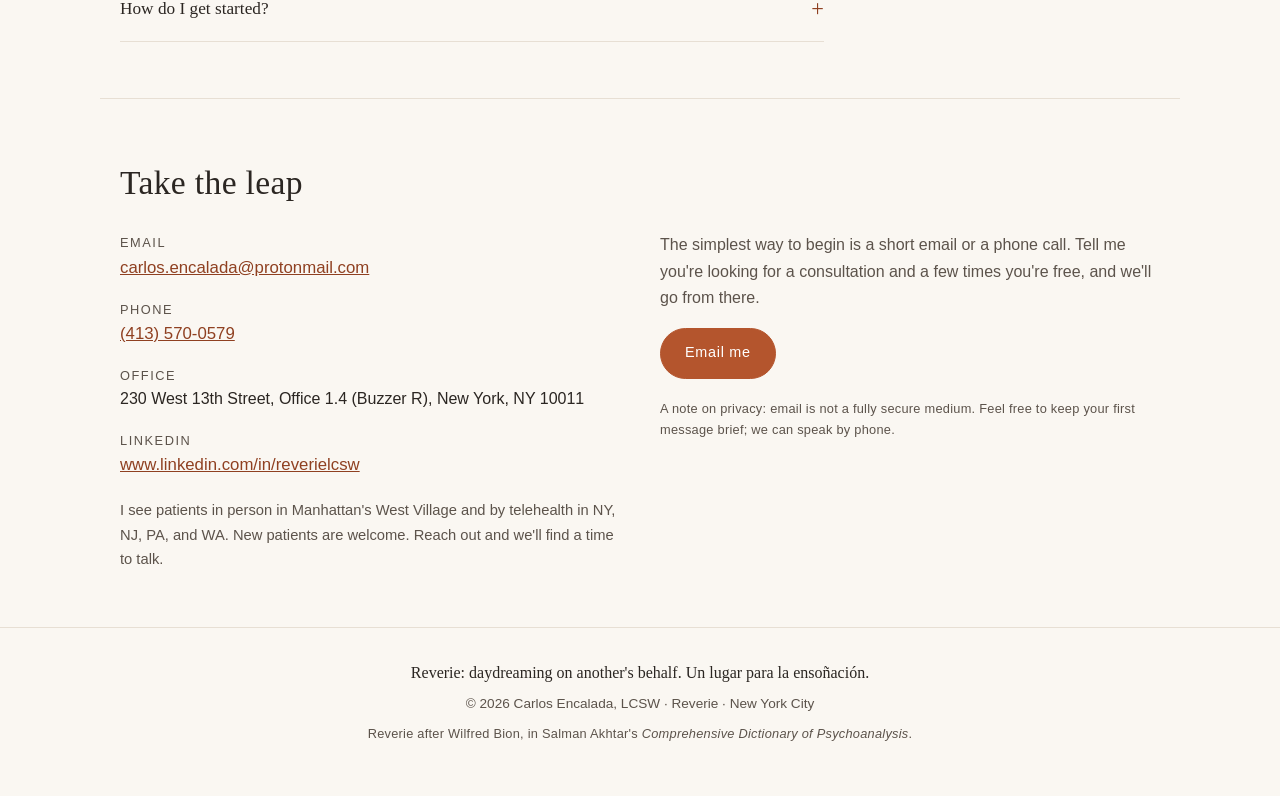
==== commit 8d64a8ff: "Add King County specialization designations to About (EN + ES) Note the historical WA/King County de" ====
--- a/index.html
+++ b/index.html
@@ -199,9 +199,12 @@
         </p>
         <p>
           For four years I worked as a bilingual community mental-health therapist
-          at Consejo Counseling, and for several more as a Spanish-speaking
+          at Consejo Counseling, then a King County regional support network, where
+          I earned Washington State specialization designations in Ethnic Minority
+          Mental Health (Latino population) and Child Mental Health and completed
+          Trauma-Focused CBT training. For several more years I was a Spanish-speaking
           psychotherapist for caregivers and injured workers in workers'-compensation
-          cases. Most of my work has been with adults in a psychoanalytic frame,
+          cases; I have worked with Latino patients in Spanish since 2014. Most of my work has been with adults in a psychoanalytic frame,
           in person and via telehealth; I'm expanding my practice to children,
           couples, and families.
         </p>
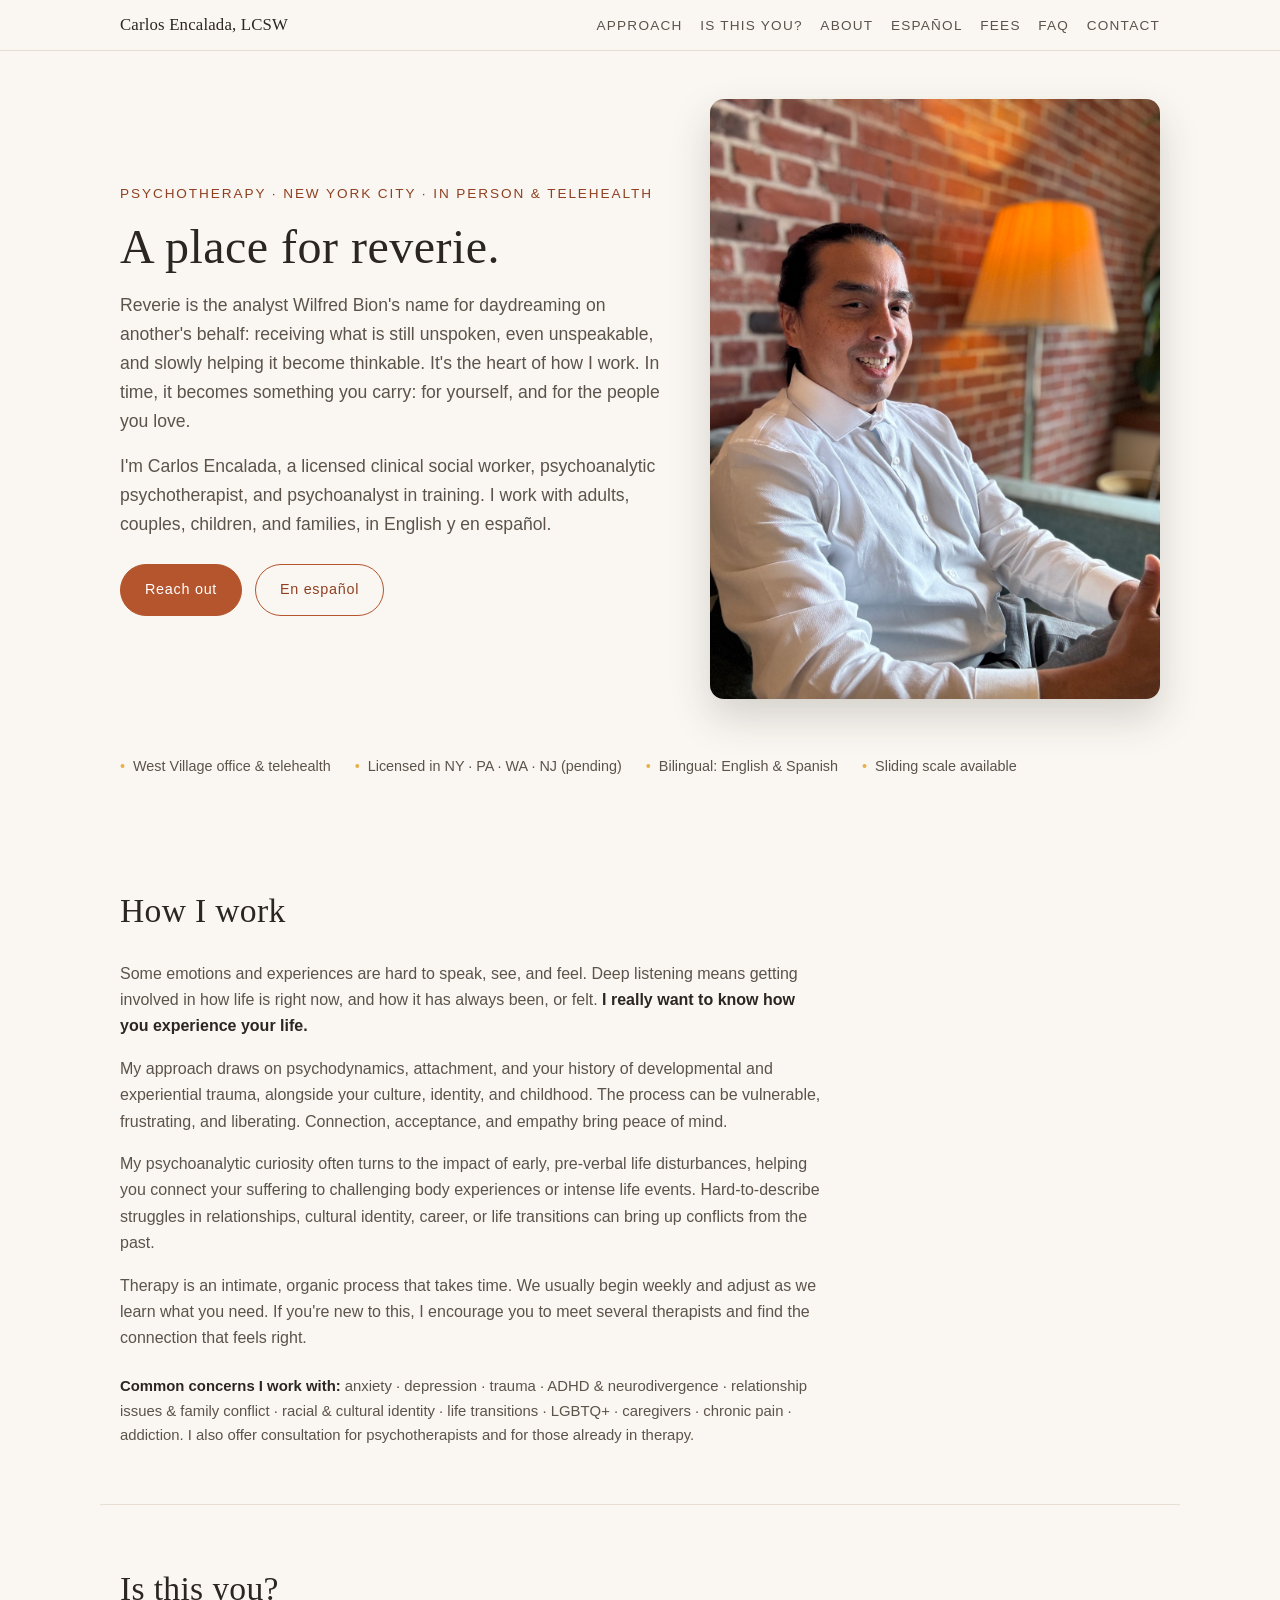
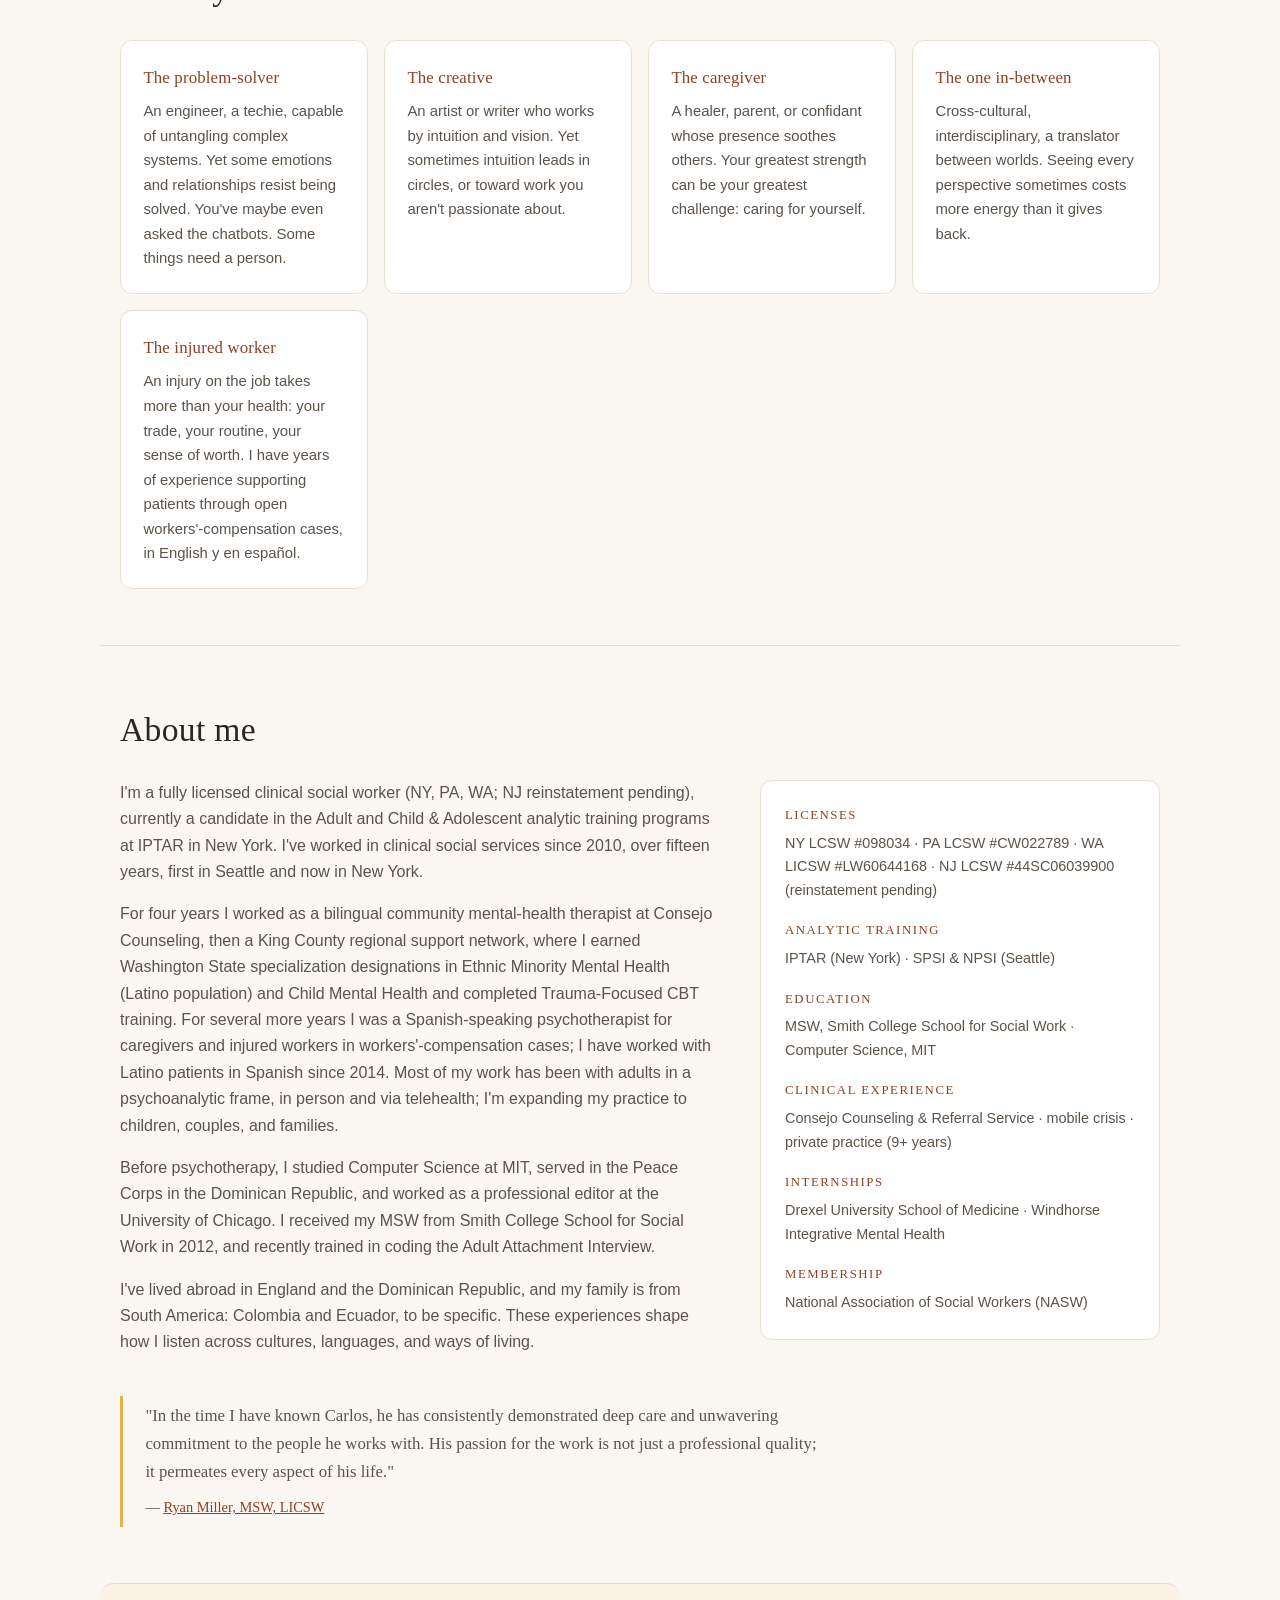
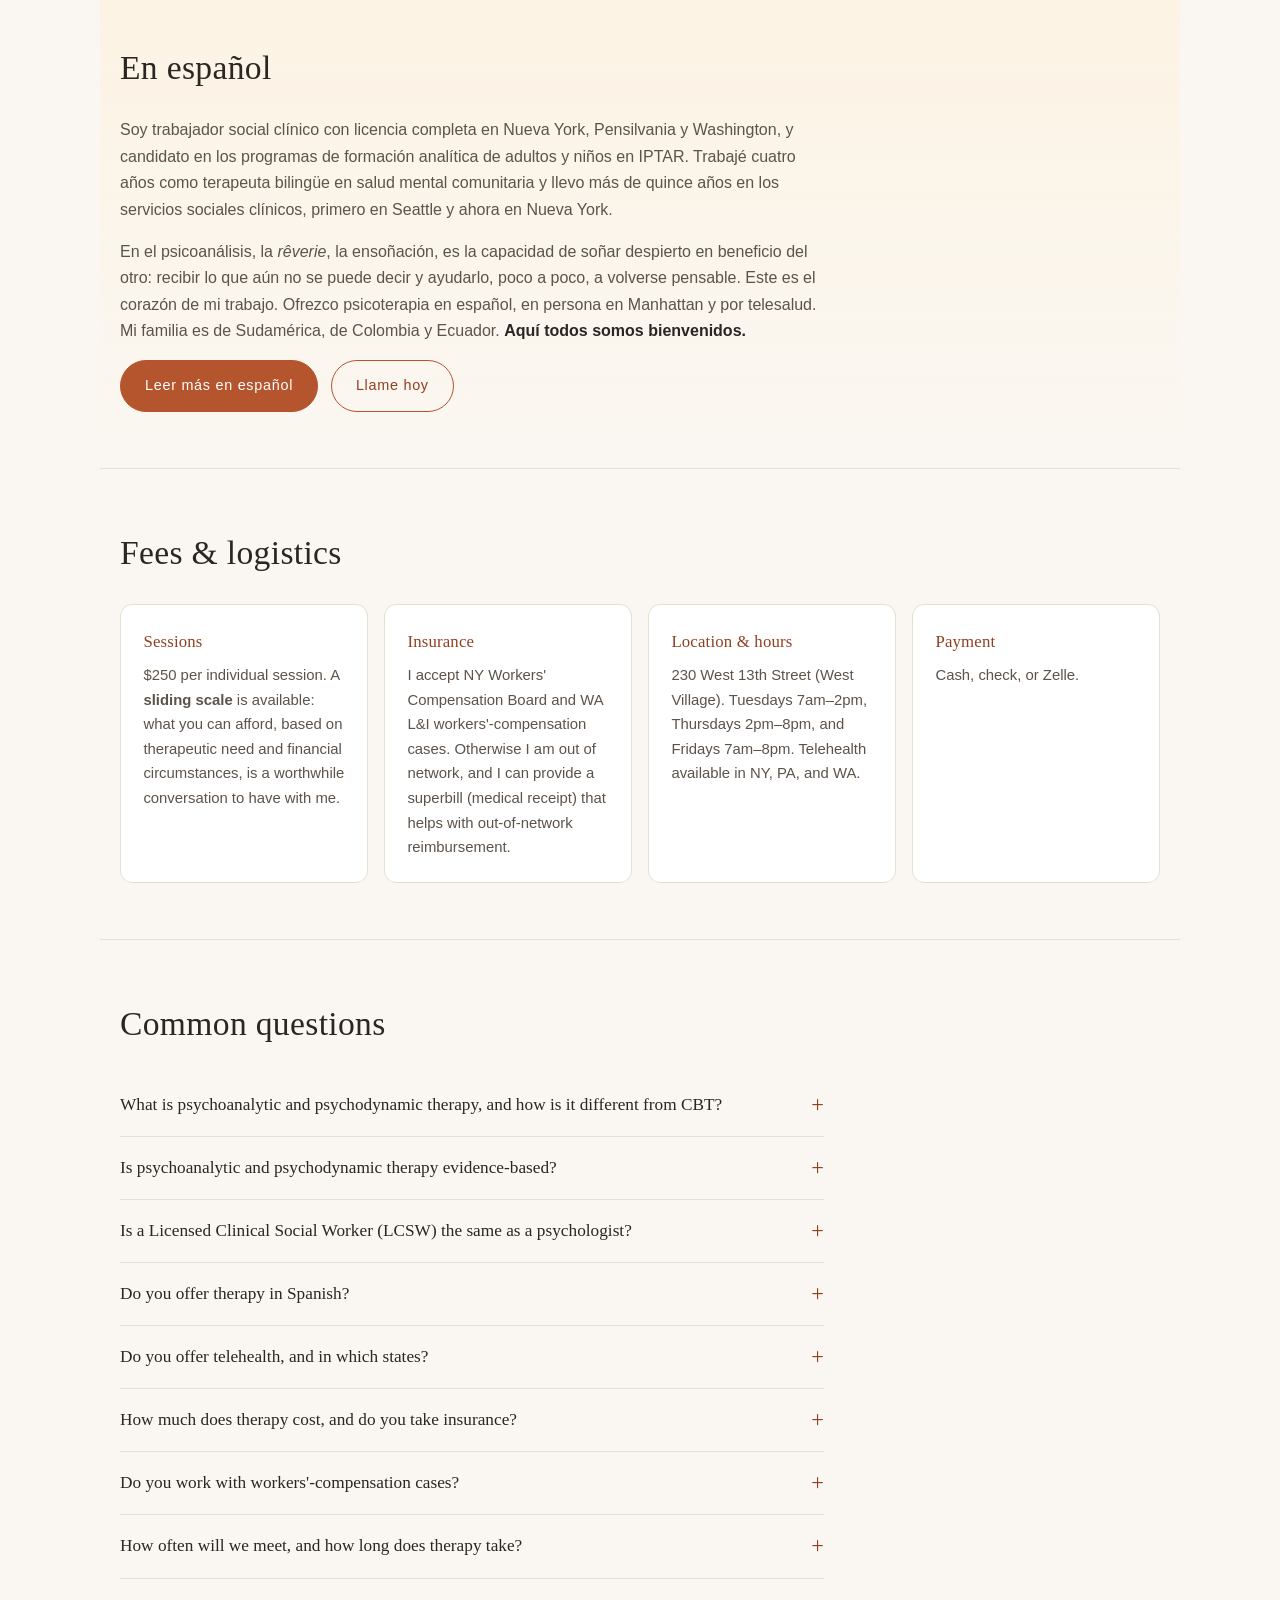
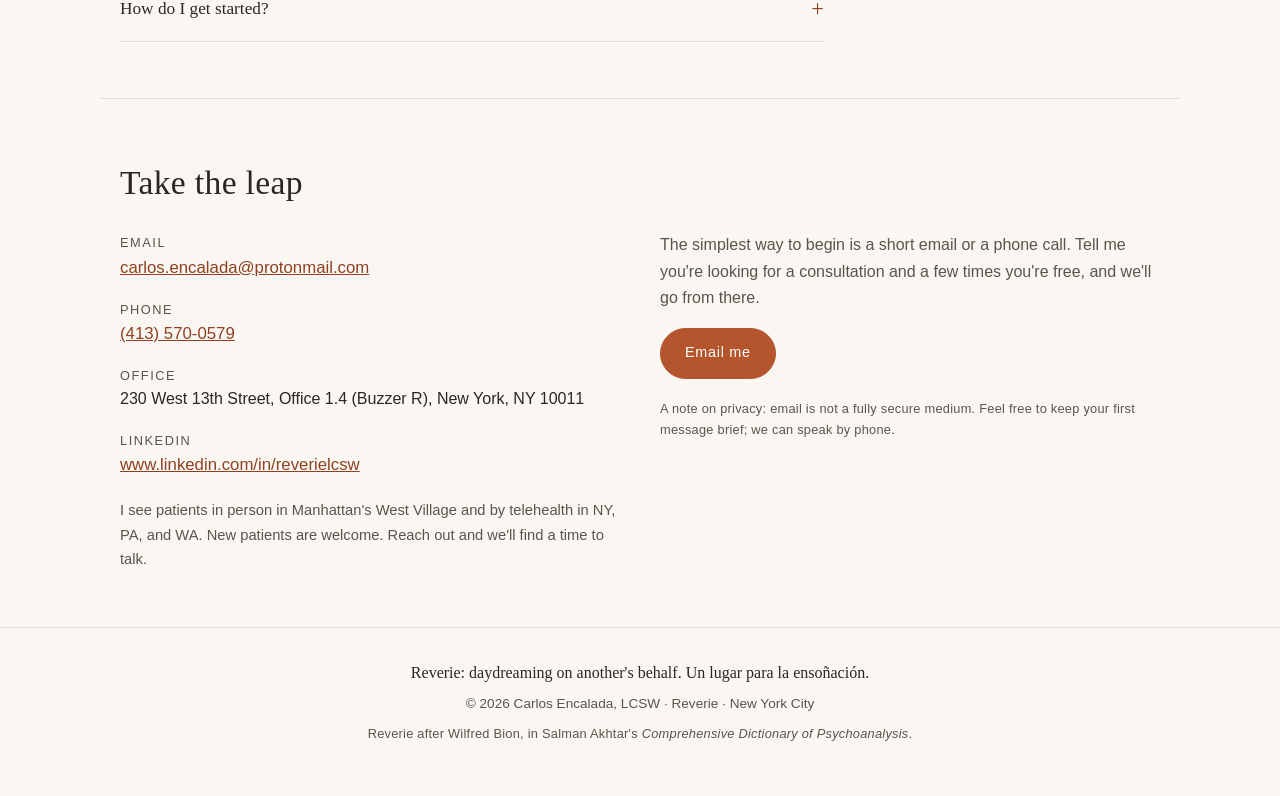
==== commit 40b3bd32: "Mark NJ license as reinstatement-pending; drop NJ from current-service claims NJ LCSW (44SC06039900)" ====
--- a/index.html
+++ b/index.html
@@ -4,7 +4,7 @@
 <meta charset="utf-8">
 <meta name="viewport" content="width=device-width, initial-scale=1">
 <title>Carlos Encalada, LCSW | Psychoanalytic Therapist in New York City | Bilingual English &amp; Spanish</title>
-<meta name="description" content="Psychoanalytic & psychodynamic psychotherapy in NYC's West Village and by telehealth (NY, NJ, PA, WA). Carlos Encalada, LCSW, bilingual therapist (English/español) for adults, couples, children & families. Anxiety, depression, trauma, cultural identity, life transitions. Sliding scale available.">
+<meta name="description" content="Psychoanalytic & psychodynamic psychotherapy in NYC's West Village and by telehealth (NY, PA, WA). Carlos Encalada, LCSW, bilingual therapist (English/español) for adults, couples, children & families. Anxiety, depression, trauma, cultural identity, life transitions. Sliding scale available.">
 <meta property="og:title" content="Carlos Encalada, LCSW | Psychoanalytic Therapist in New York City">
 <meta property="og:description" content="Bilingual (English/español) psychoanalytic psychotherapy in the West Village & by telehealth. Adults, couples, children, families. Sliding scale available.">
 <meta property="og:type" content="website">
@@ -20,7 +20,7 @@
   "@type": "LocalBusiness",
   "additionalType": "https://schema.org/MedicalBusiness",
   "name": "Carlos Encalada, LCSW · Reverie",
-  "description": "Psychoanalytic and psychodynamic psychotherapy for adults, couples, children, and families, in English and Spanish. In person in Manhattan's West Village and via telehealth in NY, NJ, PA, and WA.",
+  "description": "Psychoanalytic and psychodynamic psychotherapy for adults, couples, children, and families, in English and Spanish. In person in Manhattan's West Village and via telehealth in NY, PA, and WA.",
   "url": "https://carlosencalada.com/",
   "image": "https://carlosencalada.com/images/portrait.jpg",
   "telephone": "+1-413-570-0579",
@@ -34,7 +34,7 @@
     "postalCode": "10011",
     "addressCountry": "US"
   },
-  "areaServed": ["New York City", "West Village", "Greenwich Village", "Upper East Side", "New York State", "New Jersey", "Pennsylvania", "Washington State"],
+  "areaServed": ["New York City", "West Village", "Greenwich Village", "Upper East Side", "New York State", "Pennsylvania", "Washington State"],
   "founder": {
     "@type": "Person",
     "name": "Carlos Encalada",
@@ -55,7 +55,7 @@
     {"@type":"Question","name":"Is psychoanalytic and psychodynamic therapy evidence-based?","acceptedAnswer":{"@type":"Answer","text":"Yes. Psychodynamic psychotherapy has been studied in controlled trials and meta-analyses, and it performs about as well as other established treatments, including CBT, with gains that tend to hold or even grow after therapy ends. Two honest qualifications, though. The strongest evidence is for time-limited, weekly psychodynamic therapy; for intensive, long-term analysis specifically, the controlled research is thinner and still developing. And the research does not show that any single approach is right for a particular type of person: fit, your own engagement, and the relationship between us predict outcomes more reliably than the name of the method. That is why I encourage anyone new to therapy to meet a few clinicians and choose the connection that feels right, rather than the label. Sources: Steinert et al., Am J Psychiatry, 2017; Abbass et al., Cochrane Database of Systematic Reviews, 2014."}},
     {"@type":"Question","name":"Is a Licensed Clinical Social Worker (LCSW) the same as a psychologist?","acceptedAnswer":{"@type":"Answer","text":"No. They're different licenses. In New York, \"psychologist\" is a protected title held by clinicians with a doctorate in psychology. In New York, \"psychoanalyst\" is also a protected term; internationally, through the IPA, those who complete psychoanalytic training can be considered psychoanalysts. I'm a Licensed Clinical Social Worker (LCSW), trained to provide psychotherapy, and a candidate in psychoanalytic training at IPTAR, so someday I will hold the psychoanalyst title, but for now I am a psychoanalytic candidate. I do psychoanalytically informed psychotherapy, not psychological testing or neuropsychological evaluations; if you specifically need testing, I'm glad to point you toward a colleague."}},
     {"@type":"Question","name":"Do you offer therapy in Spanish?","acceptedAnswer":{"@type":"Answer","text":"Yes. I'm bilingual and see patients in English y en español, in person and by telehealth. My family is from Colombia and Ecuador, and much of my work has been with Spanish-speaking patients, caregivers, and injured workers. Mi voz en español es diferente, pero mi conexión con su experiencia es una labor de mi corazón: nace de mi experiencia apoyando a personas de diferentes circunstancias y también de mi formación. Aquí todos somos bienvenidos."}},
-    {"@type":"Question","name":"Do you offer telehealth, and in which states?","acceptedAnswer":{"@type":"Answer","text":"Yes. I see patients in person in Manhattan's West Village and by secure telehealth anywhere in New York, New Jersey, Pennsylvania, and Washington, where I'm licensed."}},
+    {"@type":"Question","name":"Do you offer telehealth, and in which states?","acceptedAnswer":{"@type":"Answer","text":"Yes. I see patients in person in Manhattan's West Village and by secure telehealth anywhere in New York, Pennsylvania, and Washington, where I'm licensed."}},
     {"@type":"Question","name":"How much does therapy cost, and do you take insurance?","acceptedAnswer":{"@type":"Answer","text":"Individual sessions are $250. I'm out of network with insurance, but I can provide a monthly superbill (a medical receipt) you can submit for out-of-network reimbursement. A sliding scale is available depending on need and circumstances. I do accept NY Workers' Compensation Board and Washington L&I workers'-compensation cases."}},
     {"@type":"Question","name":"Do you work with workers'-compensation cases?","acceptedAnswer":{"@type":"Answer","text":"Yes. I have years of experience supporting people through open workers'-compensation claims, in English y en español, and I accept NY Workers' Compensation Board and Washington State L&I cases."}},
     {"@type":"Question","name":"How often will we meet, and how long does therapy take?","acceptedAnswer":{"@type":"Answer","text":"We usually begin weekly and adjust as we learn what you need; some work benefits from meeting more than once a week. Depth-oriented therapy is an open-ended process rather than a fixed number of sessions. It takes the time it takes. If you're looking for brief, structured, short-term treatment, I'm happy to help you find a better fit."}},
@@ -112,7 +112,7 @@
 
   <div class="meta-strip">
     <span>West Village office &amp; telehealth</span>
-    <span>Licensed in NY · NJ · PA · WA</span>
+    <span>Licensed in NY · PA · WA · NJ (pending)</span>
     <span>Bilingual: English &amp; Spanish</span>
     <span>Sliding scale available</span>
   </div>
@@ -192,7 +192,7 @@
     <div class="two-col">
       <div class="prose">
         <p>
-          I'm a fully licensed clinical social worker (NY, NJ, PA, WA), currently
+          I'm a fully licensed clinical social worker (NY, PA, WA; NJ reinstatement pending), currently
           a candidate in the Adult and Child &amp; Adolescent analytic training
           programs at IPTAR in New York. I've worked in clinical social services
           since 2010, over fifteen years, first in Seattle and now in New York.
@@ -224,7 +224,7 @@
       </div>
       <aside class="creds">
         <h3>Licenses</h3>
-        <p>NY LCSW #098034 · NJ LCSW #44SC06039900 · PA LCSW #CW022789 · WA LICSW #LW60644168</p>
+        <p>NY LCSW #098034 · PA LCSW #CW022789 · WA LICSW #LW60644168 · NJ LCSW #44SC06039900 (reinstatement pending)</p>
         <h3>Analytic training</h3>
         <p>IPTAR (New York) · SPSI &amp; NPSI (Seattle)</p>
         <h3>Education</h3>
@@ -250,8 +250,7 @@
     <h2>En español</h2>
     <div class="prose">
       <p>
-        Soy trabajador social clínico con licencia completa en Nueva York, Nueva
-        Jersey, Pensilvania y Washington, y candidato en los programas de formación
+        Soy trabajador social clínico con licencia completa en Nueva York, Pensilvania y Washington, y candidato en los programas de formación
         analítica de adultos y niños en IPTAR. Trabajé cuatro años como terapeuta
         bilingüe en salud mental comunitaria y llevo más de quince años en los servicios
         sociales clínicos, primero en Seattle y ahora en Nueva York.
@@ -289,7 +288,7 @@
       <div class="card">
         <h3>Location &amp; hours</h3>
         <p>230 West 13th Street (West Village). Tuesdays 7am–2pm, Thursdays
-        2pm–8pm, and Fridays 7am–8pm. Telehealth available in NY, NJ, PA, and WA.</p>
+        2pm–8pm, and Fridays 7am–8pm. Telehealth available in NY, PA, and WA.</p>
       </div>
       <div class="card">
         <h3>Payment</h3>
@@ -319,7 +318,7 @@
       </details>
       <details class="faq-item">
         <summary>Do you offer telehealth, and in which states?</summary>
-        <div class="answer"><p>Yes. I see patients in person in Manhattan's West Village and by secure telehealth anywhere in New York, New Jersey, Pennsylvania, and Washington, where I'm licensed.</p></div>
+        <div class="answer"><p>Yes. I see patients in person in Manhattan's West Village and by secure telehealth anywhere in New York, Pennsylvania, and Washington, where I'm licensed.</p></div>
       </details>
       <details class="faq-item">
         <summary>How much does therapy cost, and do you take insurance?</summary>
@@ -362,7 +361,7 @@
         </div>
         <p class="prose" style="margin-top:1.2rem;font-size:.92rem">
           I see patients in person in Manhattan's West Village and by telehealth
-          in NY, NJ, PA, and WA. New patients are welcome. Reach out and we'll
+          in NY, PA, and WA. New patients are welcome. Reach out and we'll
           find a time to talk.
         </p>
       </div>
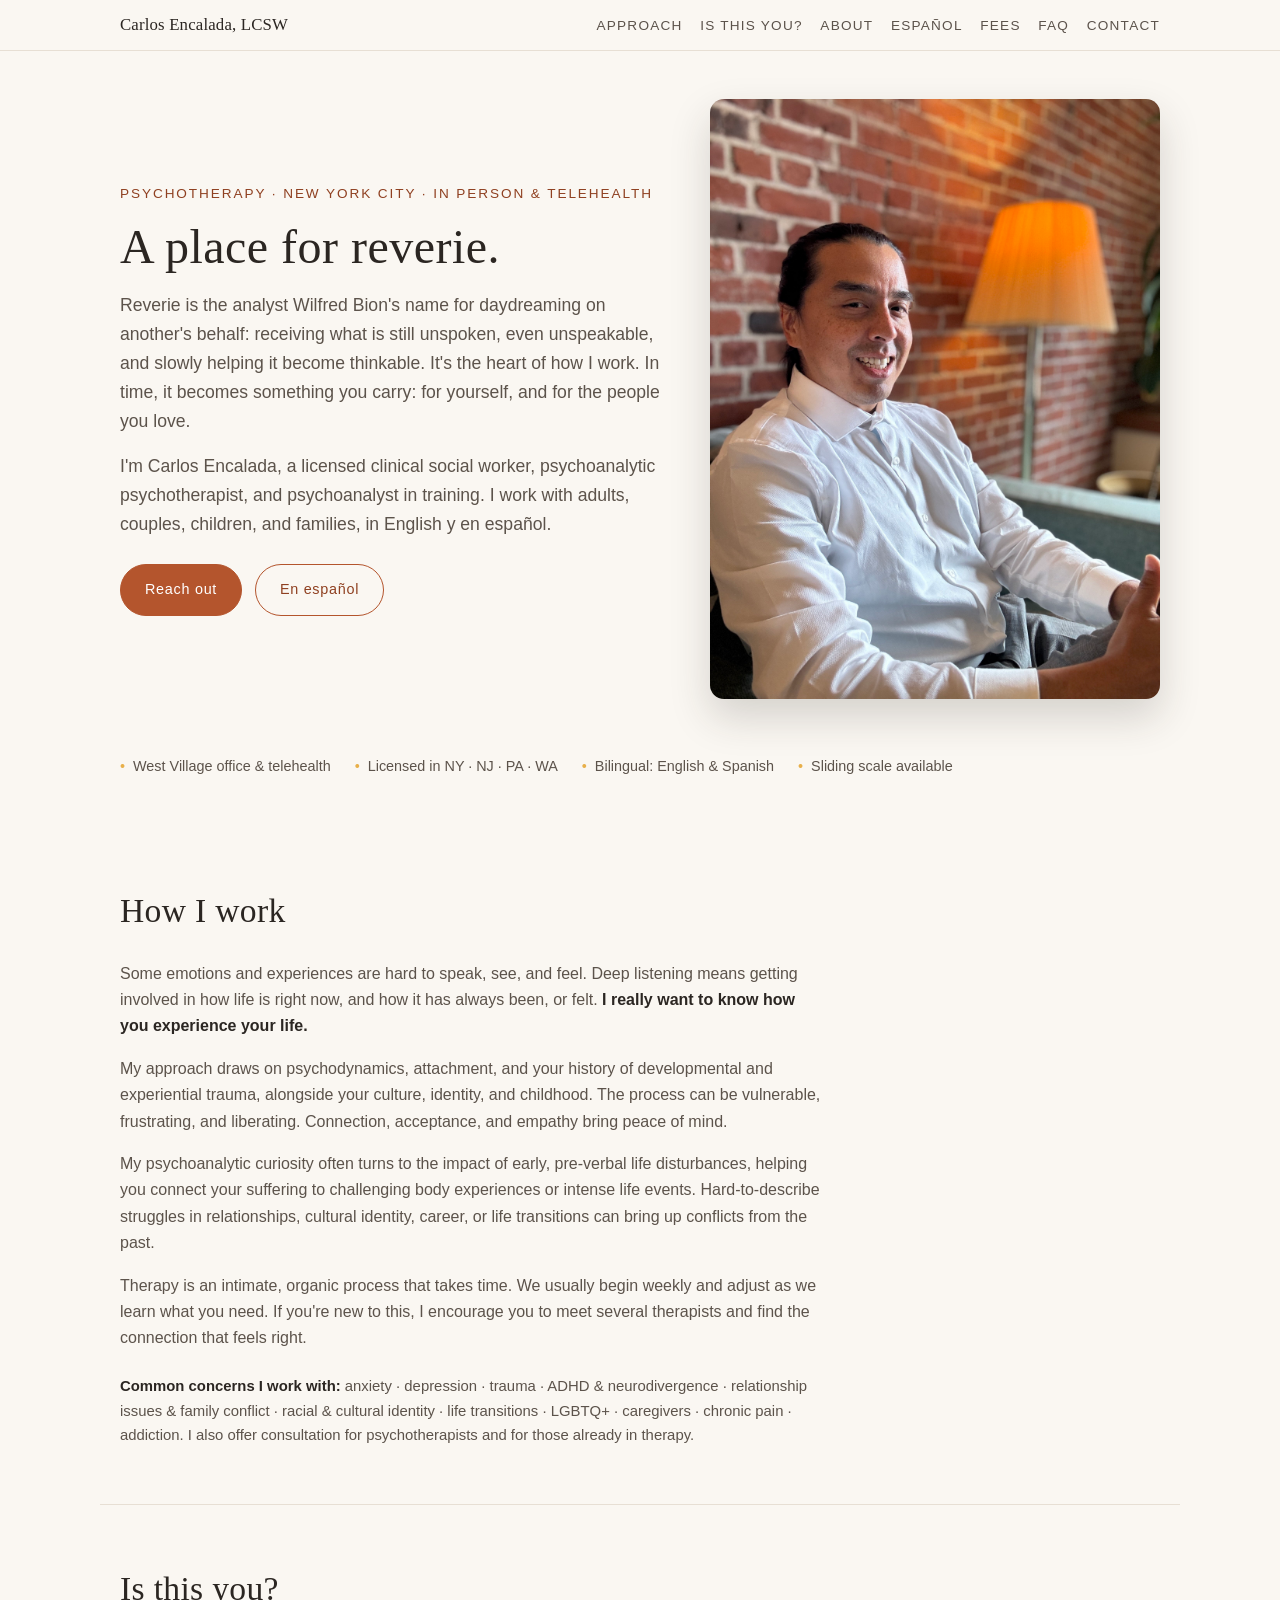
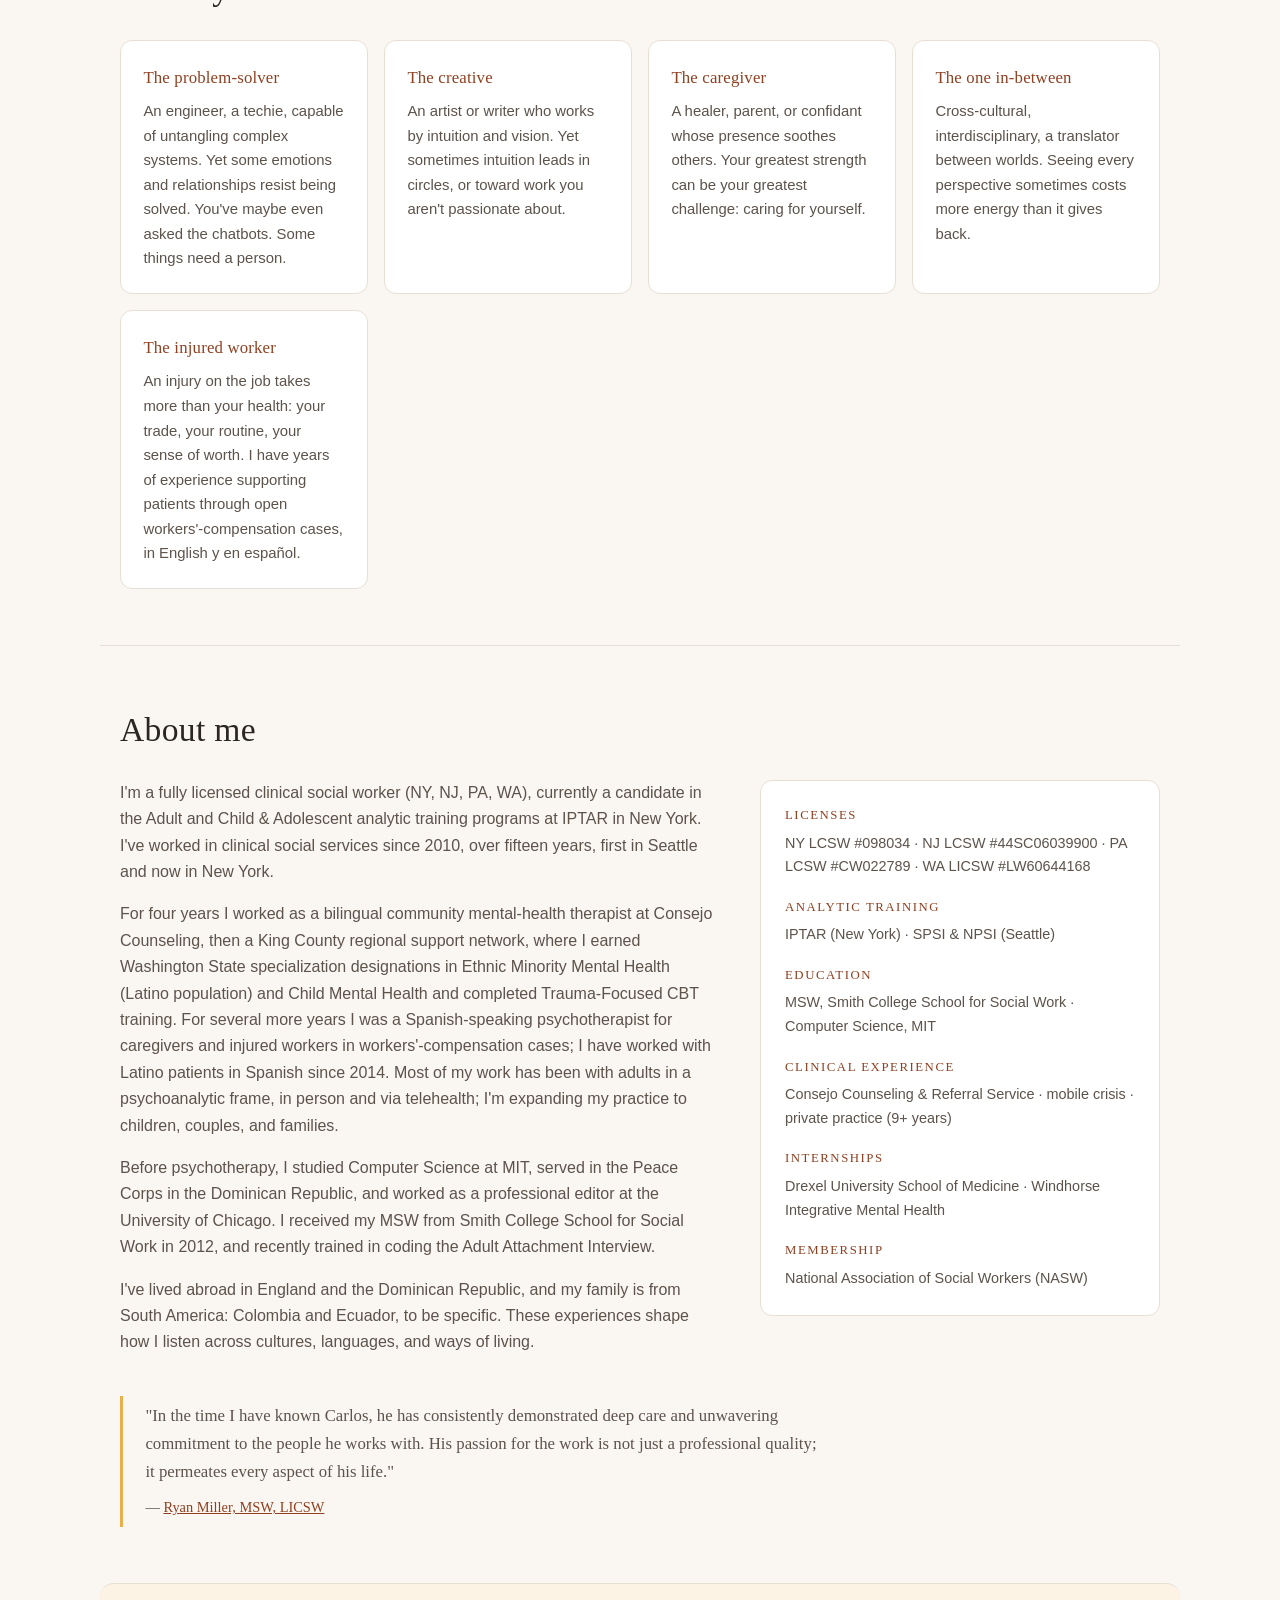
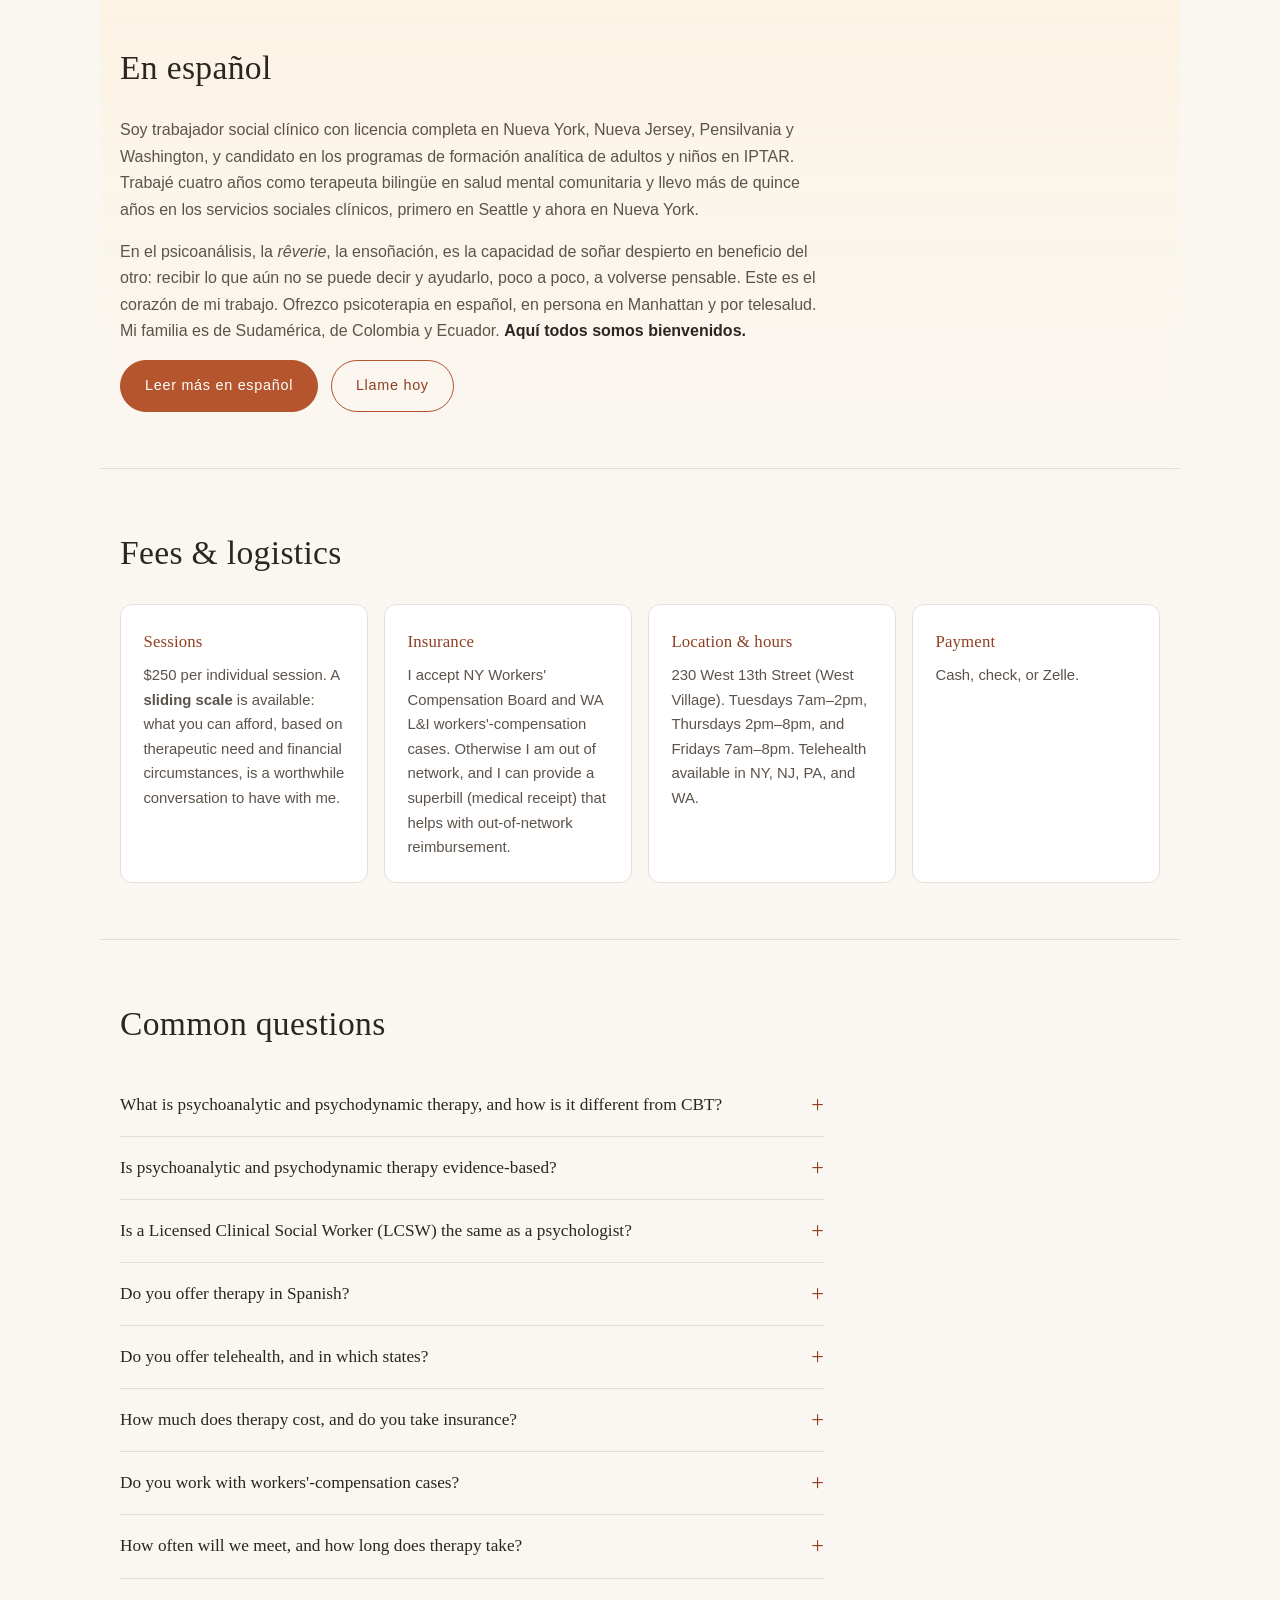
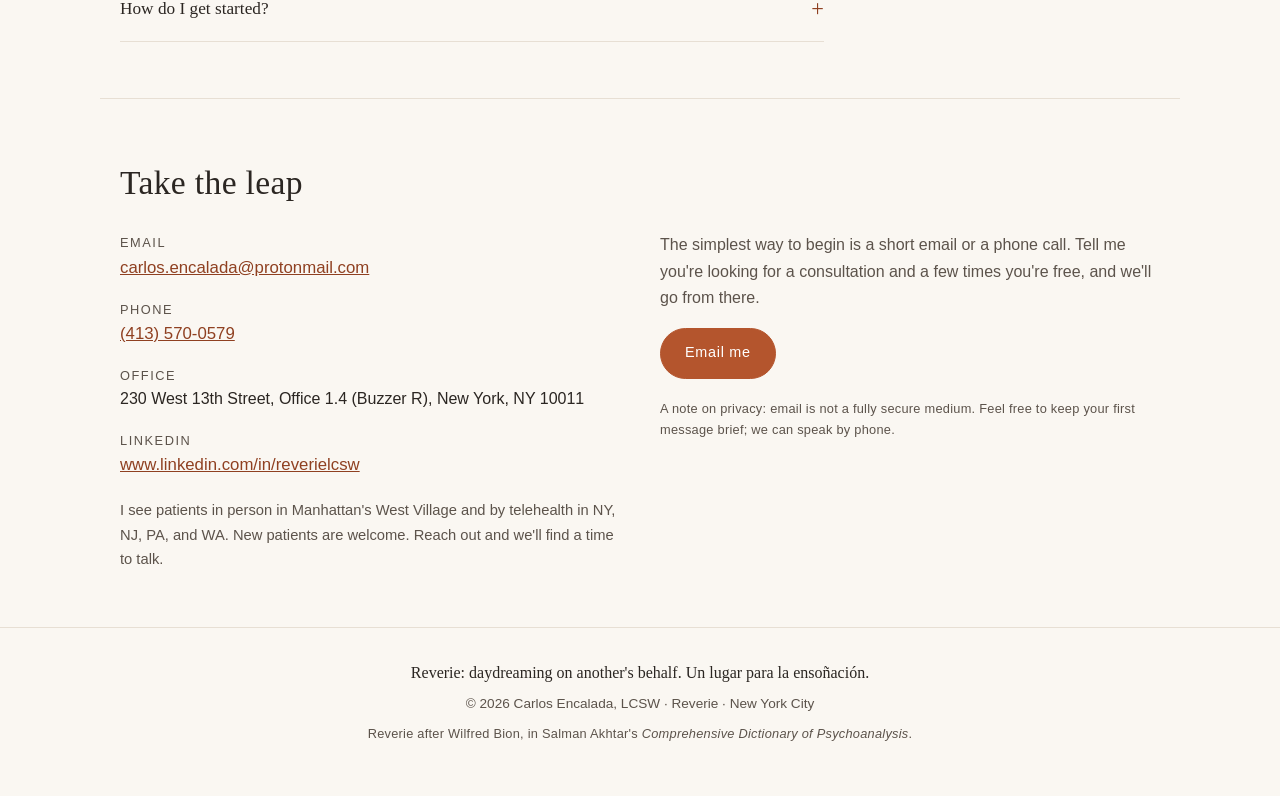
==== commit 5477a32c: "Restore NJ LCSW to active across the site NJ LCSW (44SC06039900) has been reinstated and is active t" ====
--- a/index.html
+++ b/index.html
@@ -4,7 +4,7 @@
 <meta charset="utf-8">
 <meta name="viewport" content="width=device-width, initial-scale=1">
 <title>Carlos Encalada, LCSW | Psychoanalytic Therapist in New York City | Bilingual English &amp; Spanish</title>
-<meta name="description" content="Psychoanalytic & psychodynamic psychotherapy in NYC's West Village and by telehealth (NY, PA, WA). Carlos Encalada, LCSW, bilingual therapist (English/español) for adults, couples, children & families. Anxiety, depression, trauma, cultural identity, life transitions. Sliding scale available.">
+<meta name="description" content="Psychoanalytic & psychodynamic psychotherapy in NYC's West Village and by telehealth (NY, NJ, PA, WA). Carlos Encalada, LCSW, bilingual therapist (English/español) for adults, couples, children & families. Anxiety, depression, trauma, cultural identity, life transitions. Sliding scale available.">
 <meta property="og:title" content="Carlos Encalada, LCSW | Psychoanalytic Therapist in New York City">
 <meta property="og:description" content="Bilingual (English/español) psychoanalytic psychotherapy in the West Village & by telehealth. Adults, couples, children, families. Sliding scale available.">
 <meta property="og:type" content="website">
@@ -20,7 +20,7 @@
   "@type": "LocalBusiness",
   "additionalType": "https://schema.org/MedicalBusiness",
   "name": "Carlos Encalada, LCSW · Reverie",
-  "description": "Psychoanalytic and psychodynamic psychotherapy for adults, couples, children, and families, in English and Spanish. In person in Manhattan's West Village and via telehealth in NY, PA, and WA.",
+  "description": "Psychoanalytic and psychodynamic psychotherapy for adults, couples, children, and families, in English and Spanish. In person in Manhattan's West Village and via telehealth in NY, NJ, PA, and WA.",
   "url": "https://carlosencalada.com/",
   "image": "https://carlosencalada.com/images/portrait.jpg",
   "telephone": "+1-413-570-0579",
@@ -34,7 +34,7 @@
     "postalCode": "10011",
     "addressCountry": "US"
   },
-  "areaServed": ["New York City", "West Village", "Greenwich Village", "Upper East Side", "New York State", "Pennsylvania", "Washington State"],
+  "areaServed": ["New York City", "West Village", "Greenwich Village", "Upper East Side", "New York State", "New Jersey", "Pennsylvania", "Washington State"],
   "founder": {
     "@type": "Person",
     "name": "Carlos Encalada",
@@ -55,7 +55,7 @@
     {"@type":"Question","name":"Is psychoanalytic and psychodynamic therapy evidence-based?","acceptedAnswer":{"@type":"Answer","text":"Yes. Psychodynamic psychotherapy has been studied in controlled trials and meta-analyses, and it performs about as well as other established treatments, including CBT, with gains that tend to hold or even grow after therapy ends. Two honest qualifications, though. The strongest evidence is for time-limited, weekly psychodynamic therapy; for intensive, long-term analysis specifically, the controlled research is thinner and still developing. And the research does not show that any single approach is right for a particular type of person: fit, your own engagement, and the relationship between us predict outcomes more reliably than the name of the method. That is why I encourage anyone new to therapy to meet a few clinicians and choose the connection that feels right, rather than the label. Sources: Steinert et al., Am J Psychiatry, 2017; Abbass et al., Cochrane Database of Systematic Reviews, 2014."}},
     {"@type":"Question","name":"Is a Licensed Clinical Social Worker (LCSW) the same as a psychologist?","acceptedAnswer":{"@type":"Answer","text":"No. They're different licenses. In New York, \"psychologist\" is a protected title held by clinicians with a doctorate in psychology. In New York, \"psychoanalyst\" is also a protected term; internationally, through the IPA, those who complete psychoanalytic training can be considered psychoanalysts. I'm a Licensed Clinical Social Worker (LCSW), trained to provide psychotherapy, and a candidate in psychoanalytic training at IPTAR, so someday I will hold the psychoanalyst title, but for now I am a psychoanalytic candidate. I do psychoanalytically informed psychotherapy, not psychological testing or neuropsychological evaluations; if you specifically need testing, I'm glad to point you toward a colleague."}},
     {"@type":"Question","name":"Do you offer therapy in Spanish?","acceptedAnswer":{"@type":"Answer","text":"Yes. I'm bilingual and see patients in English y en español, in person and by telehealth. My family is from Colombia and Ecuador, and much of my work has been with Spanish-speaking patients, caregivers, and injured workers. Mi voz en español es diferente, pero mi conexión con su experiencia es una labor de mi corazón: nace de mi experiencia apoyando a personas de diferentes circunstancias y también de mi formación. Aquí todos somos bienvenidos."}},
-    {"@type":"Question","name":"Do you offer telehealth, and in which states?","acceptedAnswer":{"@type":"Answer","text":"Yes. I see patients in person in Manhattan's West Village and by secure telehealth anywhere in New York, Pennsylvania, and Washington, where I'm licensed."}},
+    {"@type":"Question","name":"Do you offer telehealth, and in which states?","acceptedAnswer":{"@type":"Answer","text":"Yes. I see patients in person in Manhattan's West Village and by secure telehealth anywhere in New York, New Jersey, Pennsylvania, and Washington, where I'm licensed."}},
     {"@type":"Question","name":"How much does therapy cost, and do you take insurance?","acceptedAnswer":{"@type":"Answer","text":"Individual sessions are $250. I'm out of network with insurance, but I can provide a monthly superbill (a medical receipt) you can submit for out-of-network reimbursement. A sliding scale is available depending on need and circumstances. I do accept NY Workers' Compensation Board and Washington L&I workers'-compensation cases."}},
     {"@type":"Question","name":"Do you work with workers'-compensation cases?","acceptedAnswer":{"@type":"Answer","text":"Yes. I have years of experience supporting people through open workers'-compensation claims, in English y en español, and I accept NY Workers' Compensation Board and Washington State L&I cases."}},
     {"@type":"Question","name":"How often will we meet, and how long does therapy take?","acceptedAnswer":{"@type":"Answer","text":"We usually begin weekly and adjust as we learn what you need; some work benefits from meeting more than once a week. Depth-oriented therapy is an open-ended process rather than a fixed number of sessions. It takes the time it takes. If you're looking for brief, structured, short-term treatment, I'm happy to help you find a better fit."}},
@@ -112,7 +112,7 @@
 
   <div class="meta-strip">
     <span>West Village office &amp; telehealth</span>
-    <span>Licensed in NY · PA · WA · NJ (pending)</span>
+    <span>Licensed in NY · NJ · PA · WA</span>
     <span>Bilingual: English &amp; Spanish</span>
     <span>Sliding scale available</span>
   </div>
@@ -192,7 +192,7 @@
     <div class="two-col">
       <div class="prose">
         <p>
-          I'm a fully licensed clinical social worker (NY, PA, WA; NJ reinstatement pending), currently
+          I'm a fully licensed clinical social worker (NY, NJ, PA, WA), currently
           a candidate in the Adult and Child &amp; Adolescent analytic training
           programs at IPTAR in New York. I've worked in clinical social services
           since 2010, over fifteen years, first in Seattle and now in New York.
@@ -224,7 +224,7 @@
       </div>
       <aside class="creds">
         <h3>Licenses</h3>
-        <p>NY LCSW #098034 · PA LCSW #CW022789 · WA LICSW #LW60644168 · NJ LCSW #44SC06039900 (reinstatement pending)</p>
+        <p>NY LCSW #098034 · NJ LCSW #44SC06039900 · PA LCSW #CW022789 · WA LICSW #LW60644168</p>
         <h3>Analytic training</h3>
         <p>IPTAR (New York) · SPSI &amp; NPSI (Seattle)</p>
         <h3>Education</h3>
@@ -250,7 +250,8 @@
     <h2>En español</h2>
     <div class="prose">
       <p>
-        Soy trabajador social clínico con licencia completa en Nueva York, Pensilvania y Washington, y candidato en los programas de formación
+        Soy trabajador social clínico con licencia completa en Nueva York, Nueva
+        Jersey, Pensilvania y Washington, y candidato en los programas de formación
         analítica de adultos y niños en IPTAR. Trabajé cuatro años como terapeuta
         bilingüe en salud mental comunitaria y llevo más de quince años en los servicios
         sociales clínicos, primero en Seattle y ahora en Nueva York.
@@ -288,7 +289,7 @@
       <div class="card">
         <h3>Location &amp; hours</h3>
         <p>230 West 13th Street (West Village). Tuesdays 7am–2pm, Thursdays
-        2pm–8pm, and Fridays 7am–8pm. Telehealth available in NY, PA, and WA.</p>
+        2pm–8pm, and Fridays 7am–8pm. Telehealth available in NY, NJ, PA, and WA.</p>
       </div>
       <div class="card">
         <h3>Payment</h3>
@@ -318,7 +319,7 @@
       </details>
       <details class="faq-item">
         <summary>Do you offer telehealth, and in which states?</summary>
-        <div class="answer"><p>Yes. I see patients in person in Manhattan's West Village and by secure telehealth anywhere in New York, Pennsylvania, and Washington, where I'm licensed.</p></div>
+        <div class="answer"><p>Yes. I see patients in person in Manhattan's West Village and by secure telehealth anywhere in New York, New Jersey, Pennsylvania, and Washington, where I'm licensed.</p></div>
       </details>
       <details class="faq-item">
         <summary>How much does therapy cost, and do you take insurance?</summary>
@@ -361,7 +362,7 @@
         </div>
         <p class="prose" style="margin-top:1.2rem;font-size:.92rem">
           I see patients in person in Manhattan's West Village and by telehealth
-          in NY, PA, and WA. New patients are welcome. Reach out and we'll
+          in NY, NJ, PA, and WA. New patients are welcome. Reach out and we'll
           find a time to talk.
         </p>
       </div>
